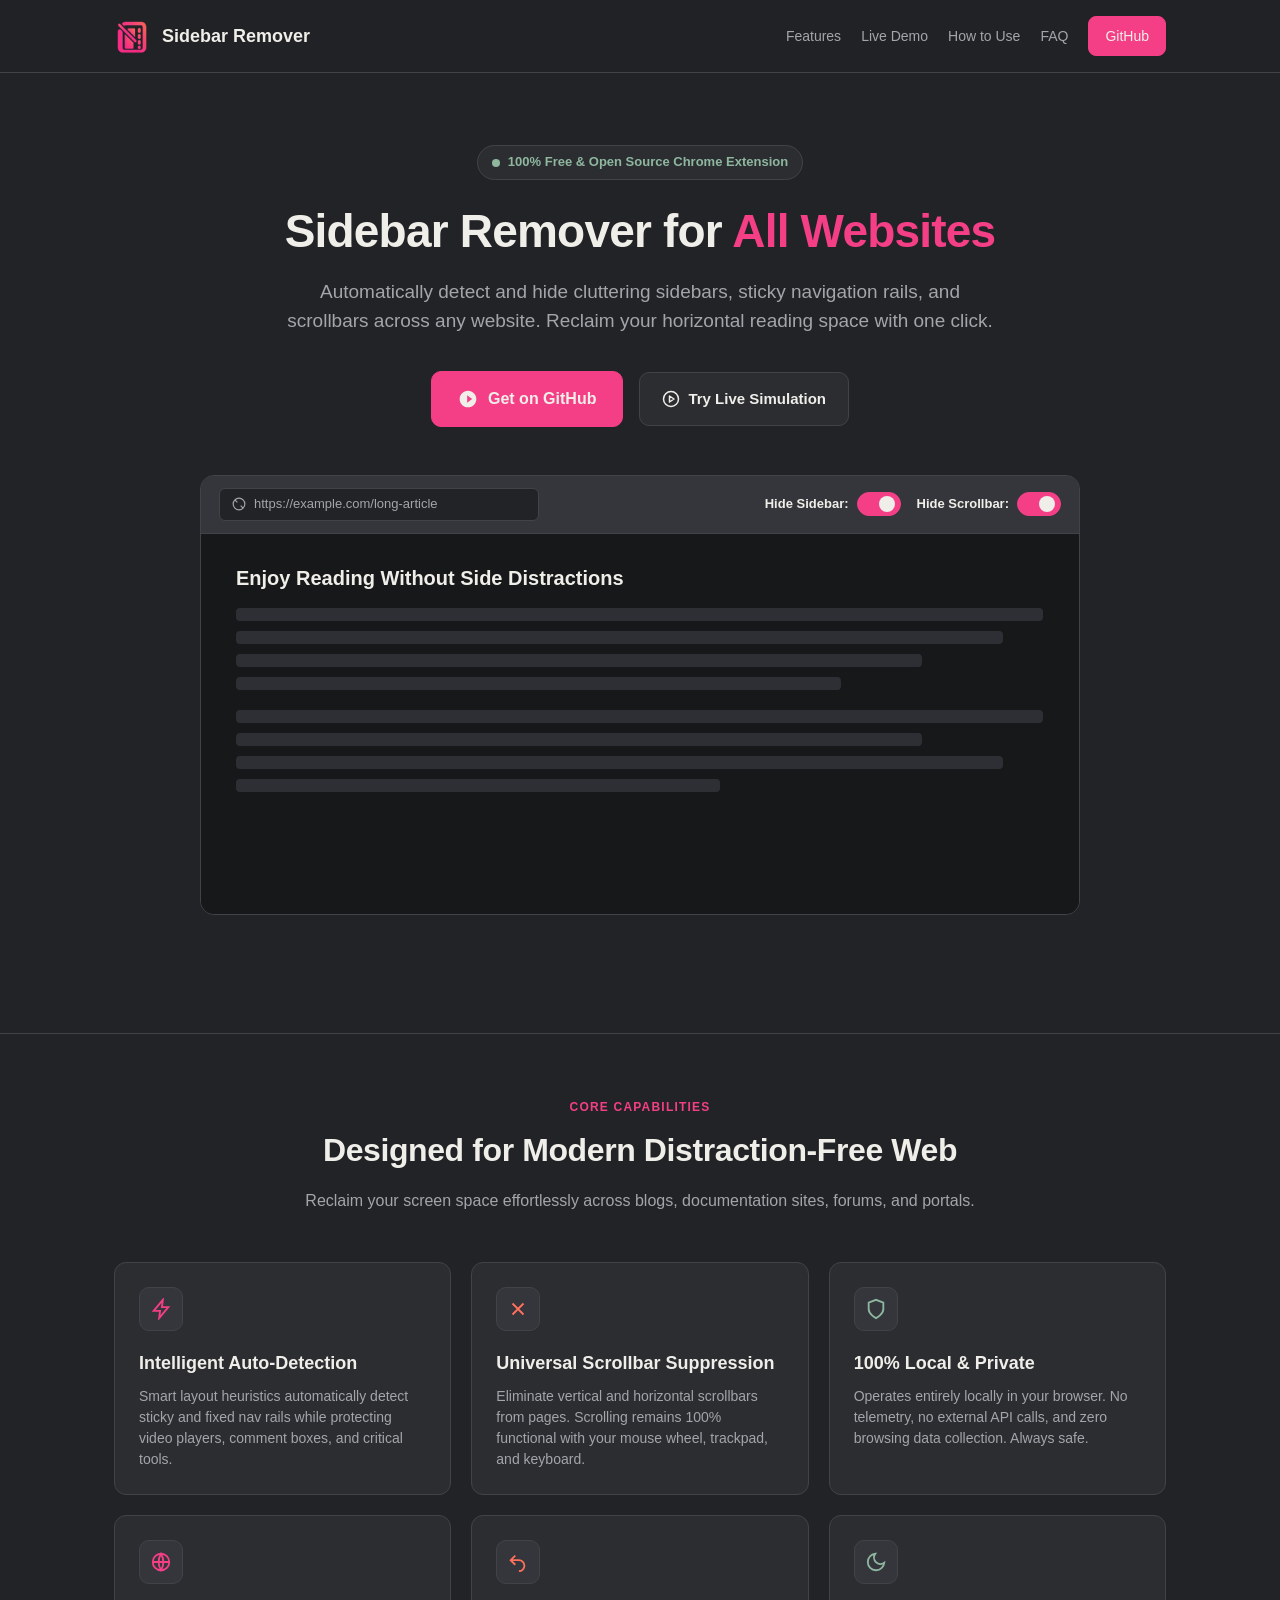
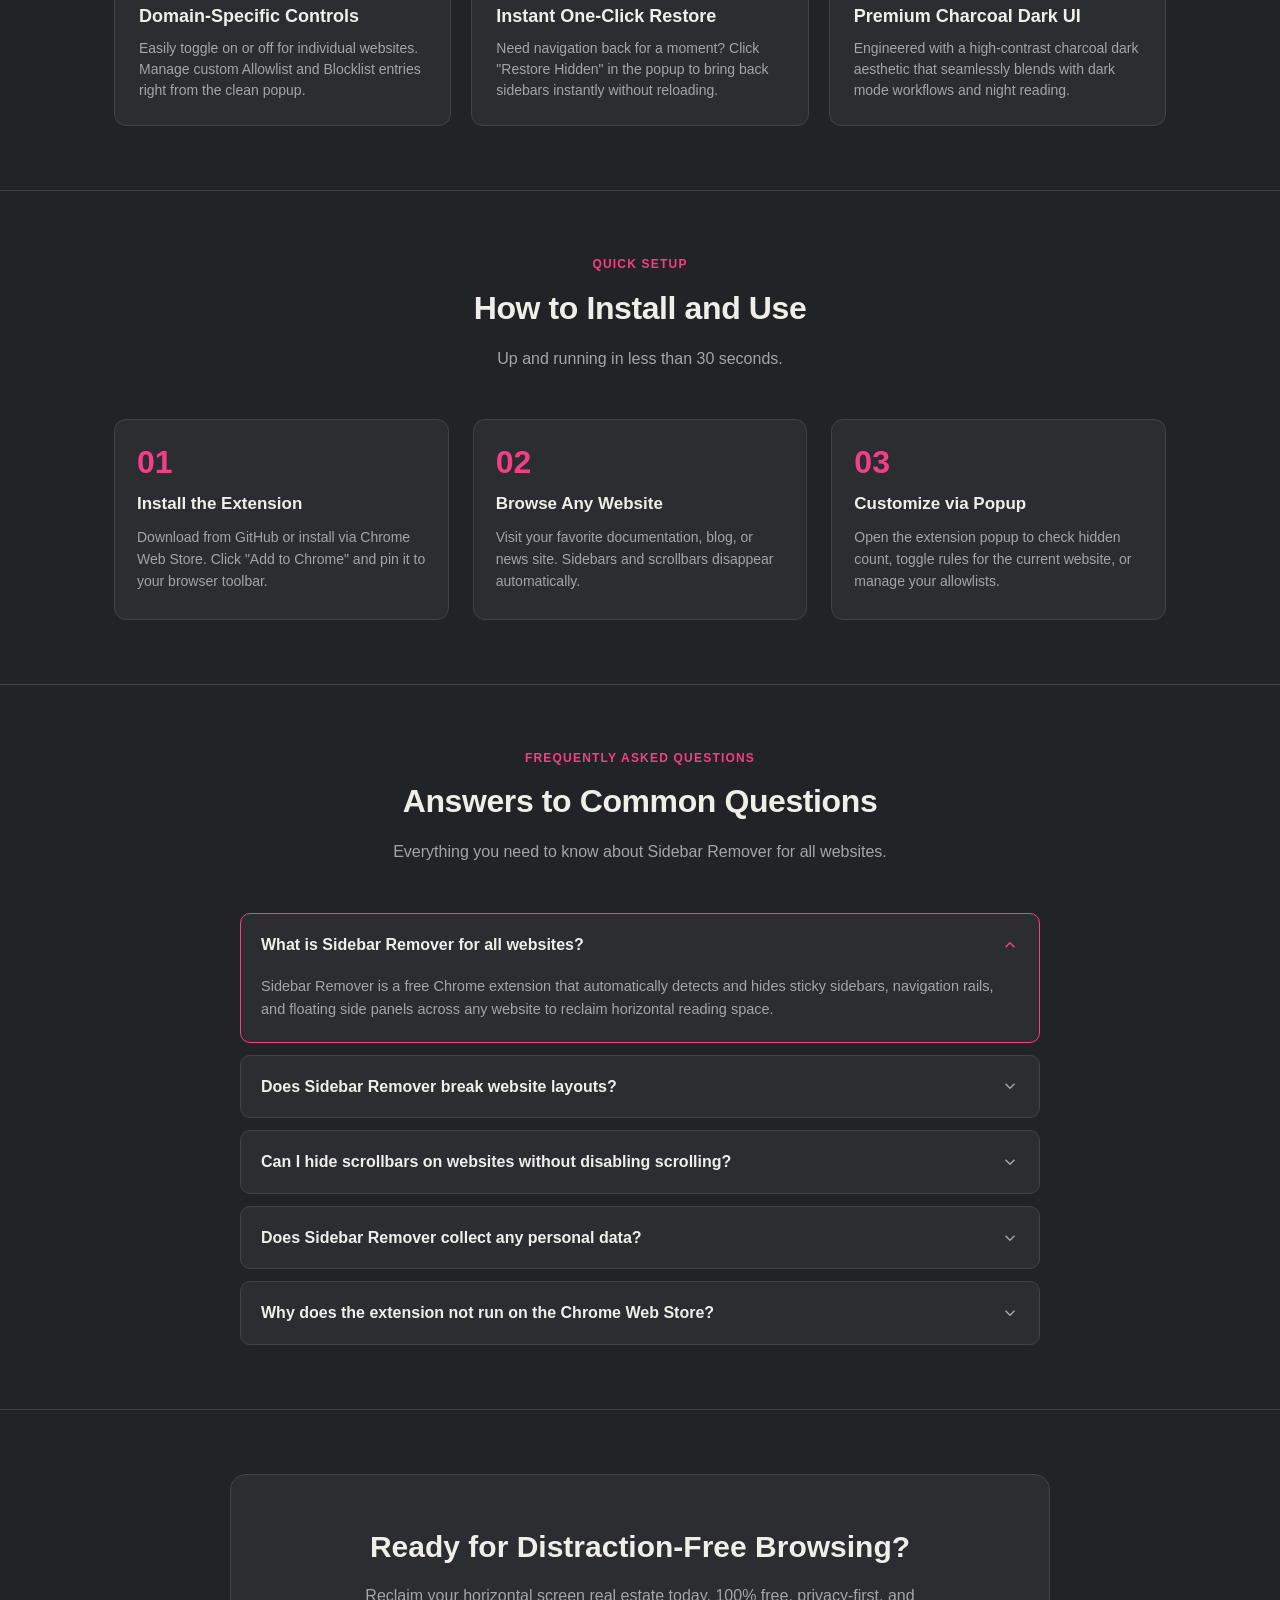
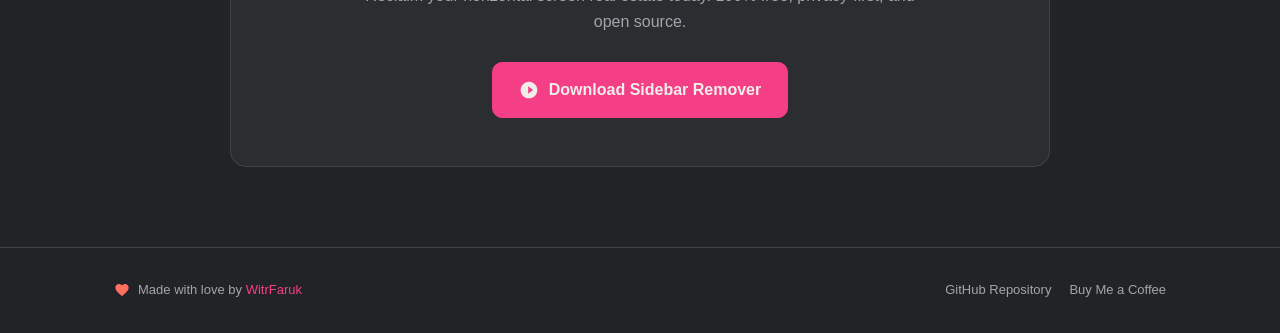
==== index.html @ 0706c852 "feat: add SEO landing page for GitHub Pages, sitemap, and robots.txt" ====
<!DOCTYPE html>
<html lang="en">
<head>
  <meta charset="utf-8" />
  <meta name="viewport" content="width=device-width, initial-scale=1.0" />
  <title>Sidebar Remover for All Websites — Hide Clutter &amp; Scrollbars (Chrome Extension)</title>
  <meta name="description" content="Automatically detect and remove distracting website sidebars and scrollbars across all websites. Reclaim horizontal screen space with this 100% local, privacy-first Chrome Extension." />
  <meta name="keywords" content="sidebar remover for all websites, remove sidebar chrome extension, hide website sidebar, hide scrollbars chrome, website sidebar blocker, distraction free reading, reclaim screen space" />
  <meta name="author" content="WitrFaruk" />
  <meta name="robots" content="index, follow, max-image-preview:large, max-snippet:-1, max-video-preview:-1" />
  <link rel="canonical" href="https://witrfaruk.github.io/Sidebar-Remover/" />

  <!-- Open Graph / Facebook -->
  <meta property="og:type" content="website" />
  <meta property="og:url" content="https://witrfaruk.github.io/Sidebar-Remover/" />
  <meta property="og:title" content="Sidebar Remover for All Websites — Free Chrome Extension" />
  <meta property="og:description" content="Reclaim screen space and enjoy distraction-free reading by automatically hiding sidebars and scrollbars across any website." />
  <meta property="og:image" content="https://witrfaruk.github.io/Sidebar-Remover/icons/icon128.png" />
  <meta property="og:site_name" content="Sidebar Remover" />

  <!-- Twitter Card -->
  <meta name="twitter:card" content="summary" />
  <meta name="twitter:url" content="https://witrfaruk.github.io/Sidebar-Remover/" />
  <meta name="twitter:title" content="Sidebar Remover for All Websites — Chrome Extension" />
  <meta name="twitter:description" content="Automatically detect and hide cluttering website sidebars and scrollbars across any website. Fully local &amp; reversible." />
  <meta name="twitter:image" content="https://witrfaruk.github.io/Sidebar-Remover/icons/icon128.png" />

  <!-- Favicon -->
  <link rel="icon" type="image/png" sizes="32x32" href="icons/icon32.png" />
  <link rel="icon" type="image/png" sizes="16x16" href="icons/icon16.png" />
  <link rel="apple-touch-icon" href="icons/icon128.png" />
  <meta name="theme-color" content="#222326" />

  <!-- Structured Data: SoftwareApplication Schema -->
  <script type="application/ld+json">
  {
    "@context": "https://schema.org",
    "@type": "SoftwareApplication",
    "name": "Sidebar Remover for All Websites",
    "operatingSystem": "Google Chrome, Microsoft Edge, Brave, Chromium",
    "applicationCategory": "BrowserExtension",
    "offers": {
      "@type": "Offer",
      "price": "0",
      "priceCurrency": "USD"
    },
    "description": "Chrome extension that detects and hides cluttering website sidebars and scrollbars to reclaim horizontal reading space. 100% local, privacy-first, and fully reversible.",
    "author": {
      "@type": "Person",
      "name": "WitrFaruk",
      "url": "https://github.com/witrfaruk"
    },
    "url": "https://witrfaruk.github.io/Sidebar-Remover/",
    "image": "https://witrfaruk.github.io/Sidebar-Remover/icons/icon128.png",
    "downloadUrl": "https://github.com/witrfaruk/Sidebar-Remover"
  }
  </script>

  <!-- Structured Data: FAQPage Schema (AEO / Answer Engine Optimization) -->
  <script type="application/ld+json">
  {
    "@context": "https://schema.org",
    "@type": "FAQPage",
    "mainEntity": [
      {
        "@type": "Question",
        "name": "What is Sidebar Remover for all websites?",
        "acceptedAnswer": {
          "@type": "Answer",
          "text": "Sidebar Remover is a free, privacy-first Google Chrome extension that automatically detects and hides sticky sidebars, navigation rails, and floating side panels across any website to reclaim horizontal reading space."
        }
      },
      {
        "@type": "Question",
        "name": "Does Sidebar Remover break website layouts?",
        "acceptedAnswer": {
          "@type": "Answer",
          "text": "No. Sidebar Remover uses smart layout re-balancing. When a sidebar is hidden, the main reading area smoothly expands to fill the horizontal space while preserving essential content, video players, and core navigation."
        }
      },
      {
        "@type": "Question",
        "name": "Can I hide scrollbars on websites without disabling scrolling?",
        "acceptedAnswer": {
          "@type": "Answer",
          "text": "Yes! Sidebar Remover features a built-in Hide Scrollbars toggle. It completely removes the visual vertical and horizontal scrollbars from pages while still allowing smooth scrolling with your mouse wheel, trackpad, and keyboard arrow keys."
        }
      },
      {
        "@type": "Question",
        "name": "Does Sidebar Remover collect any personal data?",
        "acceptedAnswer": {
          "@type": "Answer",
          "text": "No. Sidebar Remover runs 100% locally inside your browser. It contains zero analytics, zero trackers, and makes zero network requests. Your browsing history never leaves your device."
        }
      },
      {
        "@type": "Question",
        "name": "Can I enable or disable it for specific websites?",
        "acceptedAnswer": {
          "@type": "Answer",
          "text": "Yes. The extension popup includes a one-click switch for the current website, as well as customizable Allowlist and Blocklist settings so you have full control over where it runs."
        }
      }
    ]
  }
  </script>

  <style>
    :root {
      --bg-main: #222326;
      --bg-card: #2B2D31;
      --bg-elevated: #34363B;
      --bg-elevated-hover: #3E4147;
      --text-primary: #F0EEE9;
      --text-secondary: #A4A5AA;
      --border: #414349;
      --accent: #F43F87;
      --accent-hover: #FF5C91;
      --coral: #FF705E;
      --success: #8FB7A0;
      --disabled: #66686D;
      --focus-outline: #FF5C91;
    }

    *, *::before, *::after {
      box-sizing: border-box;
      margin: 0;
      padding: 0;
    }

    html {
      scroll-behavior: smooth;
    }

    body {
      background-color: var(--bg-main);
      color: var(--text-primary);
      font-family: -apple-system, BlinkMacSystemFont, "Segoe UI", Roboto, Oxygen, Ubuntu, Cantarell, "Helvetica Neue", sans-serif;
      font-size: 16px;
      line-height: 1.6;
      overflow-x: hidden;
    }

    a {
      color: var(--accent);
      text-decoration: none;
      transition: color 0.15s ease;
    }

    a:hover {
      color: var(--accent-hover);
    }

    /* Container */
    .container {
      width: 100%;
      max-width: 1100px;
      margin: 0 auto;
      padding: 0 24px;
    }

    /* Header Nav */
    header.site-header {
      position: sticky;
      top: 0;
      z-index: 100;
      background-color: rgba(34, 35, 38, 0.92);
      backdrop-filter: blur(12px);
      -webkit-backdrop-filter: blur(12px);
      border-bottom: 1px solid var(--border);
      padding: 16px 0;
    }

    .nav-inner {
      display: flex;
      align-items: center;
      justify-content: space-between;
    }

    .brand {
      display: flex;
      align-items: center;
      gap: 12px;
      color: var(--text-primary);
      font-weight: 700;
      font-size: 18px;
    }

    .brand img {
      width: 36px;
      height: 36px;
      display: block;
      border-radius: 8px;
    }

    .nav-links {
      display: flex;
      align-items: center;
      gap: 20px;
    }

    .nav-links a {
      color: var(--text-secondary);
      font-size: 14px;
      font-weight: 500;
    }

    .nav-links a:hover {
      color: var(--text-primary);
    }

    .btn-nav {
      background-color: var(--accent);
      color: var(--text-primary) !important;
      padding: 8px 16px;
      border-radius: 8px;
      font-weight: 600;
      font-size: 14px;
      border: 1px solid var(--accent);
      transition: background-color 0.15s ease, border-color 0.15s ease;
    }

    .btn-nav:hover {
      background-color: var(--accent-hover);
      border-color: var(--accent-hover);
    }

    /* Hero Section */
    section.hero {
      padding: 72px 0 54px;
      text-align: center;
    }

    .badge-pill {
      display: inline-flex;
      align-items: center;
      gap: 8px;
      background-color: var(--bg-card);
      border: 1px solid var(--border);
      color: var(--success);
      padding: 6px 14px;
      border-radius: 20px;
      font-size: 13px;
      font-weight: 600;
      margin-bottom: 24px;
    }

    .badge-dot {
      width: 8px;
      height: 8px;
      border-radius: 50%;
      background-color: var(--success);
    }

    h1.hero-title {
      font-size: 46px;
      line-height: 1.18;
      font-weight: 800;
      letter-spacing: -0.8px;
      max-width: 860px;
      margin: 0 auto 20px;
      color: var(--text-primary);
    }

    h1.hero-title span.highlight {
      color: var(--accent);
    }

    p.hero-subtitle {
      font-size: 19px;
      line-height: 1.5;
      color: var(--text-secondary);
      max-width: 720px;
      margin: 0 auto 36px;
    }

    .cta-group {
      display: flex;
      align-items: center;
      justify-content: center;
      gap: 16px;
      flex-wrap: wrap;
      margin-bottom: 48px;
    }

    .btn-primary {
      display: inline-flex;
      align-items: center;
      gap: 10px;
      background-color: var(--accent);
      color: var(--text-primary);
      padding: 14px 26px;
      border-radius: 10px;
      font-size: 16px;
      font-weight: 700;
      border: 1px solid var(--accent);
      transition: background-color 0.15s ease, border-color 0.15s ease;
      cursor: pointer;
    }

    .btn-primary:hover {
      background-color: var(--accent-hover);
      border-color: var(--accent-hover);
      color: var(--text-primary);
    }

    .btn-primary svg {
      width: 20px;
      height: 20px;
      fill: currentColor;
    }

    .btn-secondary {
      display: inline-flex;
      align-items: center;
      gap: 8px;
      background-color: var(--bg-card);
      color: var(--text-primary);
      padding: 14px 22px;
      border-radius: 10px;
      font-size: 15px;
      font-weight: 600;
      border: 1px solid var(--border);
      transition: background-color 0.15s ease, border-color 0.15s ease;
    }

    .btn-secondary:hover {
      background-color: var(--bg-elevated);
      border-color: var(--text-secondary);
      color: var(--text-primary);
    }

    .btn-secondary svg {
      width: 18px;
      height: 18px;
      stroke: currentColor;
    }

    /* Interactive Simulation */
    .demo-wrapper {
      max-width: 880px;
      margin: 0 auto 64px;
      background-color: var(--bg-card);
      border: 1px solid var(--border);
      border-radius: 14px;
      overflow: hidden;
      text-align: left;
    }

    .demo-bar {
      display: flex;
      align-items: center;
      justify-content: space-between;
      padding: 12px 18px;
      background-color: var(--bg-elevated);
      border-bottom: 1px solid var(--border);
    }

    .demo-url {
      display: flex;
      align-items: center;
      gap: 8px;
      font-size: 13px;
      color: var(--text-secondary);
      background-color: var(--bg-main);
      padding: 5px 12px;
      border-radius: 6px;
      border: 1px solid var(--border);
      width: 320px;
      max-width: 50%;
    }

    .demo-controls {
      display: flex;
      align-items: center;
      gap: 16px;
    }

    .demo-toggle-label {
      font-size: 13px;
      font-weight: 600;
      color: var(--text-primary);
      display: flex;
      align-items: center;
      gap: 8px;
    }

    /* Switch */
    .switch-ui {
      position: relative;
      width: 44px;
      height: 24px;
      display: inline-block;
    }

    .switch-ui input {
      opacity: 0;
      width: 100%;
      height: 100%;
      position: absolute;
      margin: 0;
      cursor: pointer;
      z-index: 2;
    }

    .switch-ui span {
      position: absolute;
      inset: 0;
      background-color: var(--bg-main);
      border: 1px solid var(--border);
      border-radius: 20px;
      transition: background-color 0.2s ease, border-color 0.2s ease;
      cursor: pointer;
    }

    .switch-ui span::before {
      content: "";
      position: absolute;
      width: 16px;
      height: 16px;
      left: 3px;
      top: 3px;
      background-color: var(--text-secondary);
      border-radius: 50%;
      transition: transform 0.2s cubic-bezier(0.4, 0, 0.2, 1), background-color 0.2s ease;
    }

    .switch-ui input:checked + span {
      background-color: var(--accent);
      border-color: var(--accent);
    }

    .switch-ui input:checked + span::before {
      transform: translateX(18px);
      background-color: var(--text-primary);
    }

    /* Demo Screen */
    .mock-browser {
      display: flex;
      position: relative;
      height: 380px;
      background-color: #17181A;
      overflow: hidden;
    }

    .mock-sidebar {
      width: 240px;
      background-color: var(--bg-card);
      border-right: 1px solid var(--border);
      padding: 20px 16px;
      display: flex;
      flex-direction: column;
      gap: 12px;
      transition: width 0.3s cubic-bezier(0.4, 0, 0.2, 1), opacity 0.25s ease, margin 0.3s ease;
      flex-shrink: 0;
    }

    .mock-sidebar.hidden-state {
      width: 0;
      padding: 0;
      opacity: 0;
      border-right: none;
      overflow: hidden;
      margin-left: -1px;
    }

    .mock-badge {
      display: inline-block;
      font-size: 11px;
      text-transform: uppercase;
      letter-spacing: 0.8px;
      color: var(--coral);
      font-weight: 700;
      margin-bottom: 4px;
    }

    .mock-link {
      height: 14px;
      border-radius: 4px;
      background-color: var(--bg-elevated);
    }

    .mock-link.w80 { width: 80%; }
    .mock-link.w60 { width: 60%; }
    .mock-link.w70 { width: 70%; }
    .mock-link.w90 { width: 90%; }
    .mock-link.w50 { width: 50%; }

    .mock-content {
      flex: 1;
      padding: 28px 36px;
      overflow-y: auto;
      transition: padding 0.3s ease;
    }

    .mock-content h3 {
      font-size: 20px;
      font-weight: 700;
      margin-bottom: 14px;
      color: var(--text-primary);
    }

    .mock-para {
      display: flex;
      flex-direction: column;
      gap: 10px;
      margin-bottom: 20px;
    }

    .mock-line {
      height: 13px;
      border-radius: 4px;
      background-color: #2D2F34;
    }

    .mock-line.full { width: 100%; }
    .mock-line.p95 { width: 95%; }
    .mock-line.p85 { width: 85%; }
    .mock-line.p75 { width: 75%; }
    .mock-line.p60 { width: 60%; }

    .mock-scrollbar {
      width: 12px;
      background-color: #222326;
      border-left: 1px solid #34363B;
      display: flex;
      flex-direction: column;
      align-items: center;
      padding: 4px 0;
      flex-shrink: 0;
      transition: width 0.25s ease, opacity 0.25s ease;
    }

    .mock-scrollbar.hidden-state {
      width: 0;
      opacity: 0;
      border-left: none;
      overflow: hidden;
    }

    .mock-thumb {
      width: 6px;
      height: 60px;
      border-radius: 3px;
      background-color: #66686D;
      margin-top: 10px;
    }

    /* Features Grid */
    section.features {
      padding: 64px 0;
      border-top: 1px solid var(--border);
    }

    .section-header {
      text-align: center;
      max-width: 680px;
      margin: 0 auto 48px;
    }

    .section-label {
      font-size: 12px;
      text-transform: uppercase;
      letter-spacing: 1.2px;
      color: var(--accent);
      font-weight: 700;
      margin-bottom: 8px;
    }

    h2.section-title {
      font-size: 32px;
      font-weight: 800;
      margin-bottom: 12px;
      letter-spacing: -0.4px;
    }

    p.section-desc {
      color: var(--text-secondary);
      font-size: 16px;
    }

    .grid-3 {
      display: grid;
      grid-template-columns: repeat(3, 1fr);
      gap: 20px;
    }

    .feature-card {
      background-color: var(--bg-card);
      border: 1px solid var(--border);
      border-radius: 12px;
      padding: 24px;
      transition: border-color 0.2s ease, transform 0.2s ease;
    }

    .feature-card:hover {
      border-color: var(--accent);
      transform: translateY(-2px);
    }

    .card-icon {
      width: 44px;
      height: 44px;
      background-color: var(--bg-elevated);
      border: 1px solid var(--border);
      border-radius: 10px;
      display: grid;
      place-items: center;
      margin-bottom: 18px;
      color: var(--accent);
    }

    .card-icon svg {
      width: 22px;
      height: 22px;
    }

    .card-icon.coral {
      color: var(--coral);
    }

    .card-icon.success {
      color: var(--success);
    }

    .feature-card h3 {
      font-size: 18px;
      font-weight: 700;
      margin-bottom: 8px;
      color: var(--text-primary);
    }

    .feature-card p {
      font-size: 14px;
      line-height: 1.5;
      color: var(--text-secondary);
    }

    /* How It Works */
    section.how-it-works {
      padding: 64px 0;
      border-top: 1px solid var(--border);
    }

    .steps-row {
      display: grid;
      grid-template-columns: repeat(3, 1fr);
      gap: 24px;
    }

    .step-card {
      background-color: var(--bg-card);
      border: 1px solid var(--border);
      border-radius: 12px;
      padding: 26px 22px;
      position: relative;
    }

    .step-num {
      font-size: 32px;
      font-weight: 800;
      color: var(--accent);
      margin-bottom: 12px;
      line-height: 1;
    }

    .step-card h3 {
      font-size: 17px;
      font-weight: 700;
      margin-bottom: 8px;
    }

    .step-card p {
      font-size: 14px;
      color: var(--text-secondary);
    }

    /* FAQ / AEO Section */
    section.faq-section {
      padding: 64px 0;
      border-top: 1px solid var(--border);
    }

    .faq-list {
      max-width: 800px;
      margin: 0 auto;
      display: flex;
      flex-direction: column;
      gap: 12px;
    }

    .faq-item {
      background-color: var(--bg-card);
      border: 1px solid var(--border);
      border-radius: 10px;
      overflow: hidden;
      transition: border-color 0.15s ease;
    }

    .faq-item[open] {
      border-color: var(--accent);
    }

    .faq-item summary {
      padding: 18px 20px;
      font-size: 16px;
      font-weight: 650;
      color: var(--text-primary);
      cursor: pointer;
      list-style: none;
      display: flex;
      align-items: center;
      justify-content: space-between;
      user-select: none;
    }

    .faq-item summary::-webkit-details-marker {
      display: none;
    }

    .faq-chevron {
      width: 18px;
      height: 18px;
      color: var(--text-secondary);
      transition: transform 0.2s ease, color 0.15s ease;
      flex-shrink: 0;
    }

    .faq-item[open] .faq-chevron {
      transform: rotate(180deg);
      color: var(--accent);
    }

    .faq-body {
      padding: 0 20px 20px;
      font-size: 14.5px;
      line-height: 1.6;
      color: var(--text-secondary);
    }

    /* CTA Bottom Banner */
    section.cta-banner {
      padding: 64px 0 80px;
      text-align: center;
      border-top: 1px solid var(--border);
    }

    .banner-box {
      background-color: var(--bg-card);
      border: 1px solid var(--border);
      border-radius: 16px;
      padding: 48px 28px;
      max-width: 820px;
      margin: 0 auto;
    }

    .banner-box h2 {
      font-size: 30px;
      font-weight: 800;
      margin-bottom: 12px;
    }

    .banner-box p {
      color: var(--text-secondary);
      font-size: 16px;
      max-width: 580px;
      margin: 0 auto 28px;
    }

    /* Footer */
    footer.site-footer {
      border-top: 1px solid var(--border);
      padding: 32px 0;
      font-size: 13px;
      color: var(--text-secondary);
    }

    .footer-inner {
      display: flex;
      align-items: center;
      justify-content: space-between;
      flex-wrap: wrap;
      gap: 16px;
    }

    .footer-left {
      display: flex;
      align-items: center;
      gap: 8px;
    }

    .footer-left svg {
      width: 16px;
      height: 16px;
      fill: var(--coral);
    }

    .footer-links {
      display: flex;
      align-items: center;
      gap: 18px;
    }

    .footer-links a {
      color: var(--text-secondary);
    }

    .footer-links a:hover {
      color: var(--text-primary);
    }

    /* Responsive */
    @media (max-width: 840px) {
      h1.hero-title {
        font-size: 34px;
      }
      .grid-3, .steps-row {
        grid-template-columns: 1fr;
      }
      .mock-sidebar {
        width: 160px;
      }
    }
  </style>
</head>
<body>

  <!-- Site Navigation -->
  <header class="site-header">
    <div class="container nav-inner">
      <a href="#" class="brand">
        <img src="icons/icon48.png" alt="Sidebar Remover Logo" width="36" height="36" />
        <span>Sidebar Remover</span>
      </a>
      <nav class="nav-links">
        <a href="#features">Features</a>
        <a href="#simulation">Live Demo</a>
        <a href="#how-it-works">How to Use</a>
        <a href="#faq">FAQ</a>
        <a href="https://github.com/witrfaruk/Sidebar-Remover" target="_blank" rel="noopener noreferrer" class="btn-nav">GitHub</a>
      </nav>
    </div>
  </header>

  <!-- Hero Section -->
  <main>
    <section class="hero">
      <div class="container">
        <div class="badge-pill">
          <span class="badge-dot"></span>
          <span>100% Free &amp; Open Source Chrome Extension</span>
        </div>
        <h1 class="hero-title">
          Sidebar Remover for <span class="highlight">All Websites</span>
        </h1>
        <p class="hero-subtitle">
          Automatically detect and hide cluttering sidebars, sticky navigation rails, and scrollbars across any website. Reclaim your horizontal reading space with one click.
        </p>

        <div class="cta-group">
          <a href="https://github.com/witrfaruk/Sidebar-Remover" class="btn-primary" target="_blank" rel="noopener noreferrer">
            <svg viewBox="0 0 24 24"><path d="M12 2C6.48 2 2 6.48 2 12s4.48 10 10 10 10-4.48 10-10S17.52 2 12 2zm-1 14.5v-9l6 4.5-6 4.5z"/></svg>
            <span>Get on GitHub</span>
          </a>
          <a href="#simulation" class="btn-secondary">
            <svg viewBox="0 0 24 24" fill="none" stroke-width="2" stroke-linecap="round" stroke-linejoin="round"><circle cx="12" cy="12" r="10"/><polygon points="10 8 16 12 10 16 10 8"/></svg>
            <span>Try Live Simulation</span>
          </a>
        </div>

        <!-- Live Interactive Simulation -->
        <div id="simulation" class="demo-wrapper">
          <div class="demo-bar">
            <div class="demo-url">
              <svg width="14" height="14" viewBox="0 0 24 24" fill="none" stroke="currentColor" stroke-width="2"><circle cx="12" cy="12" r="10"/><path d="m4.93 4.93 4.24 4.24m5.66 5.66 4.24 4.24"/></svg>
              <span>https://example.com/long-article</span>
            </div>
            <div class="demo-controls">
              <label class="demo-toggle-label">
                <span>Hide Sidebar:</span>
                <span class="switch-ui">
                  <input type="checkbox" id="demoSidebarToggle" checked aria-label="Toggle demo sidebar" />
                  <span></span>
                </span>
              </label>
              <label class="demo-toggle-label">
                <span>Hide Scrollbar:</span>
                <span class="switch-ui">
                  <input type="checkbox" id="demoScrollbarToggle" checked aria-label="Toggle demo scrollbar" />
                  <span></span>
                </span>
              </label>
            </div>
          </div>

          <div class="mock-browser">
            <!-- Simulated Sidebar -->
            <div id="demoSidebar" class="mock-sidebar hidden-state">
              <span class="mock-badge">Navigation Sidebar</span>
              <div class="mock-link w80"></div>
              <div class="mock-link w60"></div>
              <div class="mock-link w70"></div>
              <div class="mock-link w90"></div>
              <div class="mock-link w50"></div>
              <div class="mock-link w80" style="margin-top: 14px;"></div>
              <div class="mock-link w60"></div>
              <div class="mock-link w70"></div>
            </div>

            <!-- Simulated Article Content -->
            <div class="mock-content">
              <h3>Enjoy Reading Without Side Distractions</h3>
              <div class="mock-para">
                <div class="mock-line full"></div>
                <div class="mock-line p95"></div>
                <div class="mock-line p85"></div>
                <div class="mock-line p75"></div>
              </div>
              <div class="mock-para">
                <div class="mock-line full"></div>
                <div class="mock-line p85"></div>
                <div class="mock-line p95"></div>
                <div class="mock-line p60"></div>
              </div>
            </div>

            <!-- Simulated Scrollbar -->
            <div id="demoScrollbar" class="mock-scrollbar hidden-state">
              <svg width="8" height="8" viewBox="0 0 24 24" fill="#888"><path d="m12 8-6 6h12z"/></svg>
              <div class="mock-thumb"></div>
            </div>
          </div>
        </div>

      </div>
    </section>

    <!-- Features Section -->
    <section id="features" class="features">
      <div class="container">
        <div class="section-header">
          <div class="section-label">Core Capabilities</div>
          <h2 class="section-title">Designed for Modern Distraction-Free Web</h2>
          <p class="section-desc">Reclaim your screen space effortlessly across blogs, documentation sites, forums, and portals.</p>
        </div>

        <div class="grid-3">
          <div class="feature-card">
            <div class="card-icon">
              <svg viewBox="0 0 24 24" fill="none" stroke="currentColor" stroke-width="2"><path d="m14 2-10 12h7l-1 8 10-12h-7l1-8Z"/></svg>
            </div>
            <h3>Intelligent Auto-Detection</h3>
            <p>Smart layout heuristics automatically detect sticky and fixed nav rails while protecting video players, comment boxes, and critical tools.</p>
          </div>

          <div class="feature-card">
            <div class="card-icon coral">
              <svg viewBox="0 0 24 24" fill="none" stroke="currentColor" stroke-width="2"><path d="M18 6 6 18M6 6l12 12"/></svg>
            </div>
            <h3>Universal Scrollbar Suppression</h3>
            <p>Eliminate vertical and horizontal scrollbars from pages. Scrolling remains 100% functional with your mouse wheel, trackpad, and keyboard.</p>
          </div>

          <div class="feature-card">
            <div class="card-icon success">
              <svg viewBox="0 0 24 24" fill="none" stroke="currentColor" stroke-width="2"><path d="M12 22s8-4 8-10V5l-8-3-8 3v7c0 6 8 10 8 10z"/></svg>
            </div>
            <h3>100% Local &amp; Private</h3>
            <p>Operates entirely locally in your browser. No telemetry, no external API calls, and zero browsing data collection. Always safe.</p>
          </div>

          <div class="feature-card">
            <div class="card-icon">
              <svg viewBox="0 0 24 24" fill="none" stroke="currentColor" stroke-width="2"><circle cx="12" cy="12" r="9"/><path d="M3 12h18M12 3a18 18 0 0 1 0 18 18 18 0 0 1 0-18Z"/></svg>
            </div>
            <h3>Domain-Specific Controls</h3>
            <p>Easily toggle on or off for individual websites. Manage custom Allowlist and Blocklist entries right from the clean popup.</p>
          </div>

          <div class="feature-card">
            <div class="card-icon coral">
              <svg viewBox="0 0 24 24" fill="none" stroke="currentColor" stroke-width="2"><path d="m9 5-5 5 5 5M4 10h9a6 6 0 0 1 0 12"/></svg>
            </div>
            <h3>Instant One-Click Restore</h3>
            <p>Need navigation back for a moment? Click "Restore Hidden" in the popup to bring back sidebars instantly without reloading.</p>
          </div>

          <div class="feature-card">
            <div class="card-icon success">
              <svg viewBox="0 0 24 24" fill="none" stroke="currentColor" stroke-width="2"><path d="M21 12.79A9 9 0 1 1 11.21 3 7 7 0 0 0 21 12.79z"/></svg>
            </div>
            <h3>Premium Charcoal Dark UI</h3>
            <p>Engineered with a high-contrast charcoal dark aesthetic that seamlessly blends with dark mode workflows and night reading.</p>
          </div>
        </div>
      </div>
    </section>

    <!-- How It Works Section -->
    <section id="how-it-works" class="how-it-works">
      <div class="container">
        <div class="section-header">
          <div class="section-label">Quick Setup</div>
          <h2 class="section-title">How to Install and Use</h2>
          <p class="section-desc">Up and running in less than 30 seconds.</p>
        </div>

        <div class="steps-row">
          <div class="step-card">
            <div class="step-num">01</div>
            <h3>Install the Extension</h3>
            <p>Download from GitHub or install via Chrome Web Store. Click "Add to Chrome" and pin it to your browser toolbar.</p>
          </div>

          <div class="step-card">
            <div class="step-num">02</div>
            <h3>Browse Any Website</h3>
            <p>Visit your favorite documentation, blog, or news site. Sidebars and scrollbars disappear automatically.</p>
          </div>

          <div class="step-card">
            <div class="step-num">03</div>
            <h3>Customize via Popup</h3>
            <p>Open the extension popup to check hidden count, toggle rules for the current website, or manage your allowlists.</p>
          </div>
        </div>
      </div>
    </section>

    <!-- FAQ Section (AEO / GEO optimized) -->
    <section id="faq" class="faq-section">
      <div class="container">
        <div class="section-header">
          <div class="section-label">Frequently Asked Questions</div>
          <h2 class="section-title">Answers to Common Questions</h2>
          <p class="section-desc">Everything you need to know about Sidebar Remover for all websites.</p>
        </div>

        <div class="faq-list">
          <details class="faq-item" open>
            <summary>
              <span>What is Sidebar Remover for all websites?</span>
              <svg class="faq-chevron" viewBox="0 0 24 24" fill="none" stroke="currentColor" stroke-width="2"><path d="m6 9 6 6 6-6"/></svg>
            </summary>
            <div class="faq-body">
              Sidebar Remover is a free Chrome extension that automatically detects and hides sticky sidebars, navigation rails, and floating side panels across any website to reclaim horizontal reading space.
            </div>
          </details>

          <details class="faq-item">
            <summary>
              <span>Does Sidebar Remover break website layouts?</span>
              <svg class="faq-chevron" viewBox="0 0 24 24" fill="none" stroke="currentColor" stroke-width="2"><path d="m6 9 6 6 6-6"/></svg>
            </summary>
            <div class="faq-body">
              No. Sidebar Remover uses smart layout re-balancing. When a sidebar is hidden, the main reading area smoothly expands to fill the horizontal space while preserving essential content, video players, and core navigation.
            </div>
          </details>

          <details class="faq-item">
            <summary>
              <span>Can I hide scrollbars on websites without disabling scrolling?</span>
              <svg class="faq-chevron" viewBox="0 0 24 24" fill="none" stroke="currentColor" stroke-width="2"><path d="m6 9 6 6 6-6"/></svg>
            </summary>
            <div class="faq-body">
              Yes! Sidebar Remover features a built-in Hide Scrollbars toggle. It completely removes the visual vertical and horizontal scrollbars from pages while still allowing smooth scrolling with your mouse wheel, trackpad, and keyboard arrow keys.
            </div>
          </details>

          <details class="faq-item">
            <summary>
              <span>Does Sidebar Remover collect any personal data?</span>
              <svg class="faq-chevron" viewBox="0 0 24 24" fill="none" stroke="currentColor" stroke-width="2"><path d="m6 9 6 6 6-6"/></svg>
            </summary>
            <div class="faq-body">
              No. Sidebar Remover runs 100% locally inside your browser. It contains zero analytics, zero trackers, and makes zero network requests. Your browsing history never leaves your device.
            </div>
          </details>

          <details class="faq-item">
            <summary>
              <span>Why does the extension not run on the Chrome Web Store?</span>
              <svg class="faq-chevron" viewBox="0 0 24 24" fill="none" stroke="currentColor" stroke-width="2"><path d="m6 9 6 6 6-6"/></svg>
            </summary>
            <div class="faq-body">
              Google Chrome enforces a strict security restriction that prevents all extensions from injecting scripts or styles into Chrome Web Store pages and internal chrome:// settings pages. Sidebar Remover runs on all normal web pages across the internet.
            </div>
          </details>
        </div>
      </div>
    </section>

    <!-- CTA Banner -->
    <section class="cta-banner">
      <div class="container">
        <div class="banner-box">
          <h2>Ready for Distraction-Free Browsing?</h2>
          <p>Reclaim your horizontal screen real estate today. 100% free, privacy-first, and open source.</p>
          <a href="https://github.com/witrfaruk/Sidebar-Remover" class="btn-primary" target="_blank" rel="noopener noreferrer">
            <svg viewBox="0 0 24 24"><path d="M12 2C6.48 2 2 6.48 2 12s4.48 10 10 10 10-4.48 10-10S17.52 2 12 2zm-1 14.5v-9l6 4.5-6 4.5z"/></svg>
            <span>Download Sidebar Remover</span>
          </a>
        </div>
      </div>
    </section>
  </main>

  <!-- Site Footer -->
  <footer class="site-footer">
    <div class="container footer-inner">
      <div class="footer-left">
        <svg viewBox="0 0 24 24"><path d="M12 21.35l-1.45-1.32C5.4 15.36 2 12.28 2 8.5 2 5.42 4.42 3 7.5 3c1.74 0 3.41.81 4.5 2.09C13.09 3.81 14.76 3 16.5 3 19.58 3 22 5.42 22 8.5c0 3.78-3.4 6.86-8.55 11.54L12 21.35z"/></svg>
        <span>Made with love by <a href="https://github.com/witrfaruk" target="_blank" rel="noopener noreferrer">WitrFaruk</a></span>
      </div>
      <div class="footer-links">
        <a href="https://github.com/witrfaruk/Sidebar-Remover" target="_blank" rel="noopener noreferrer">GitHub Repository</a>
        <a href="https://buymeacoffee.com/witrfaruk" target="_blank" rel="noopener noreferrer">Buy Me a Coffee</a>
      </div>
    </div>
  </footer>

  <script>
    // Interactive Simulation Toggles
    const sidebarToggle = document.getElementById("demoSidebarToggle");
    const scrollbarToggle = document.getElementById("demoScrollbarToggle");
    const demoSidebar = document.getElementById("demoSidebar");
    const demoScrollbar = document.getElementById("demoScrollbar");

    sidebarToggle.addEventListener("change", (e) => {
      if (e.target.checked) {
        demoSidebar.classList.add("hidden-state");
      } else {
        demoSidebar.classList.remove("hidden-state");
      }
    });

    scrollbarToggle.addEventListener("change", (e) => {
      if (e.target.checked) {
        demoScrollbar.classList.add("hidden-state");
      } else {
        demoScrollbar.classList.remove("hidden-state");
      }
    });
  </script>
</body>
</html>
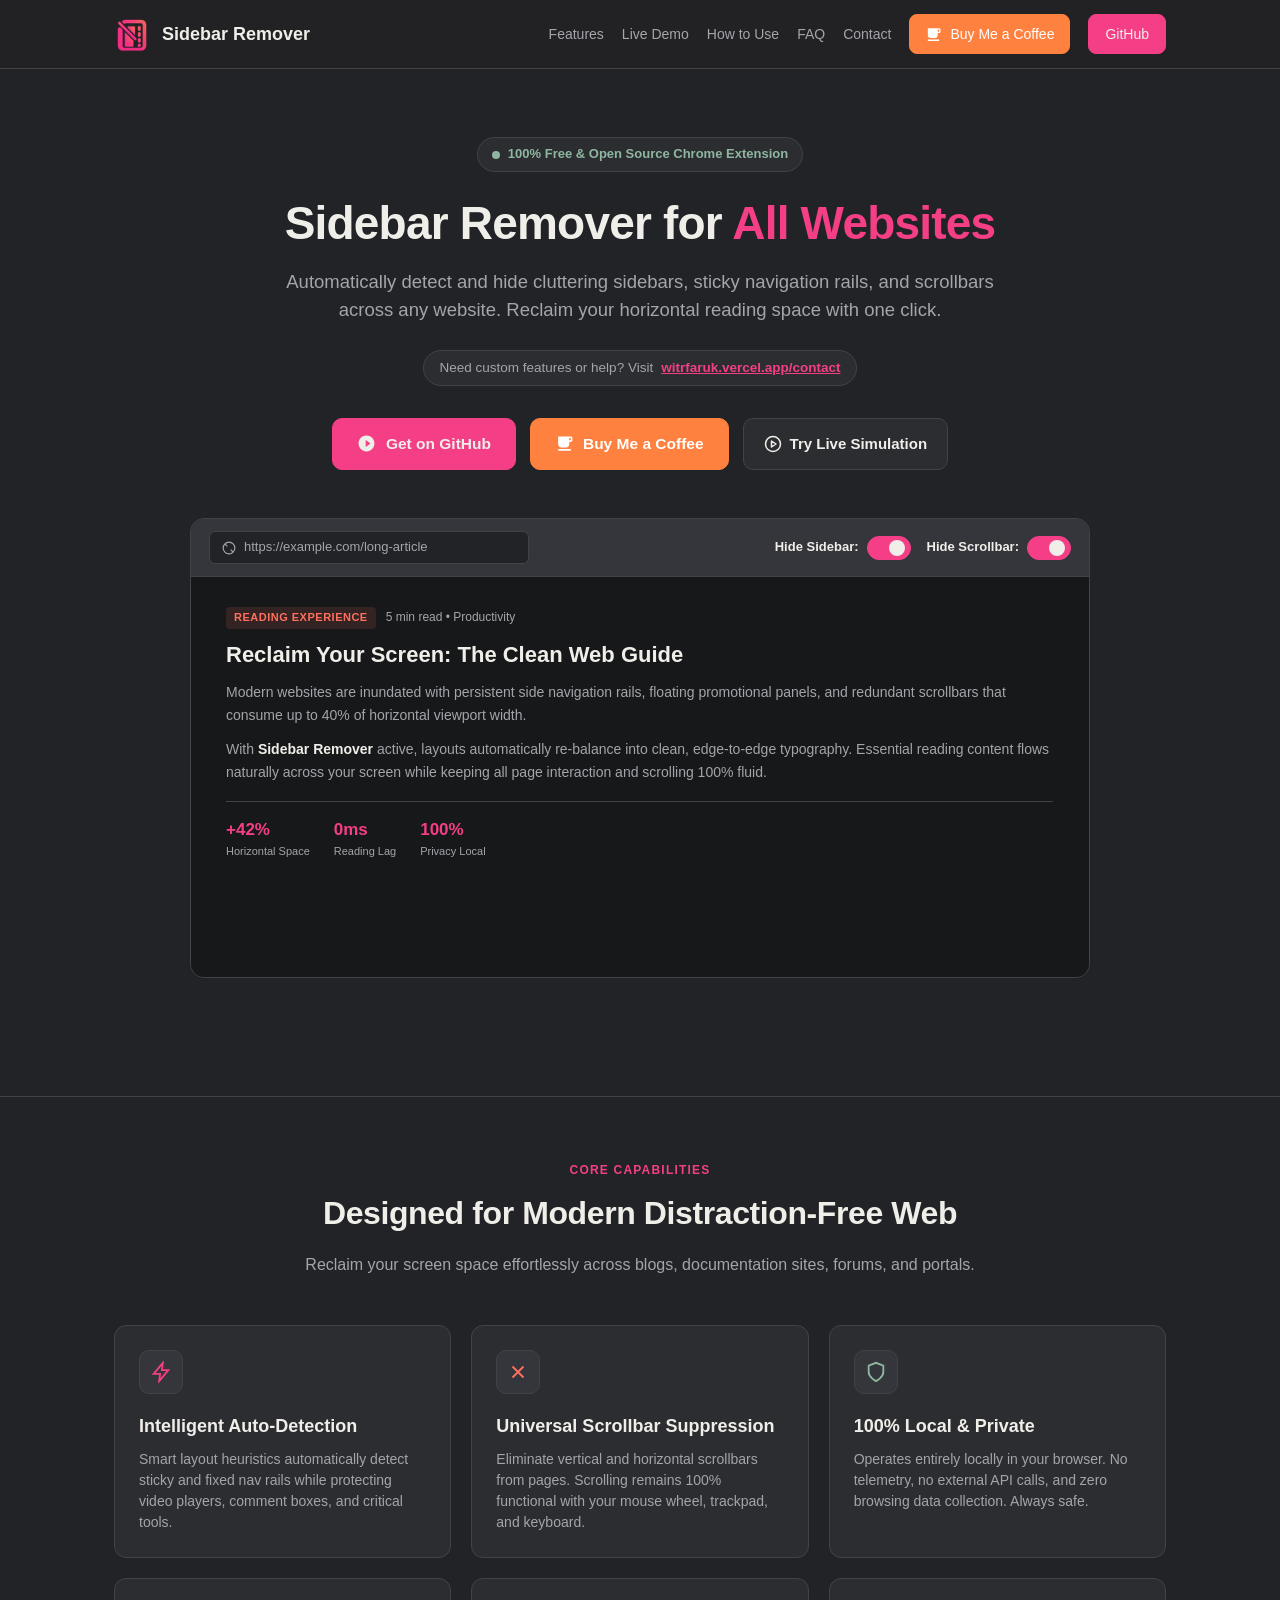
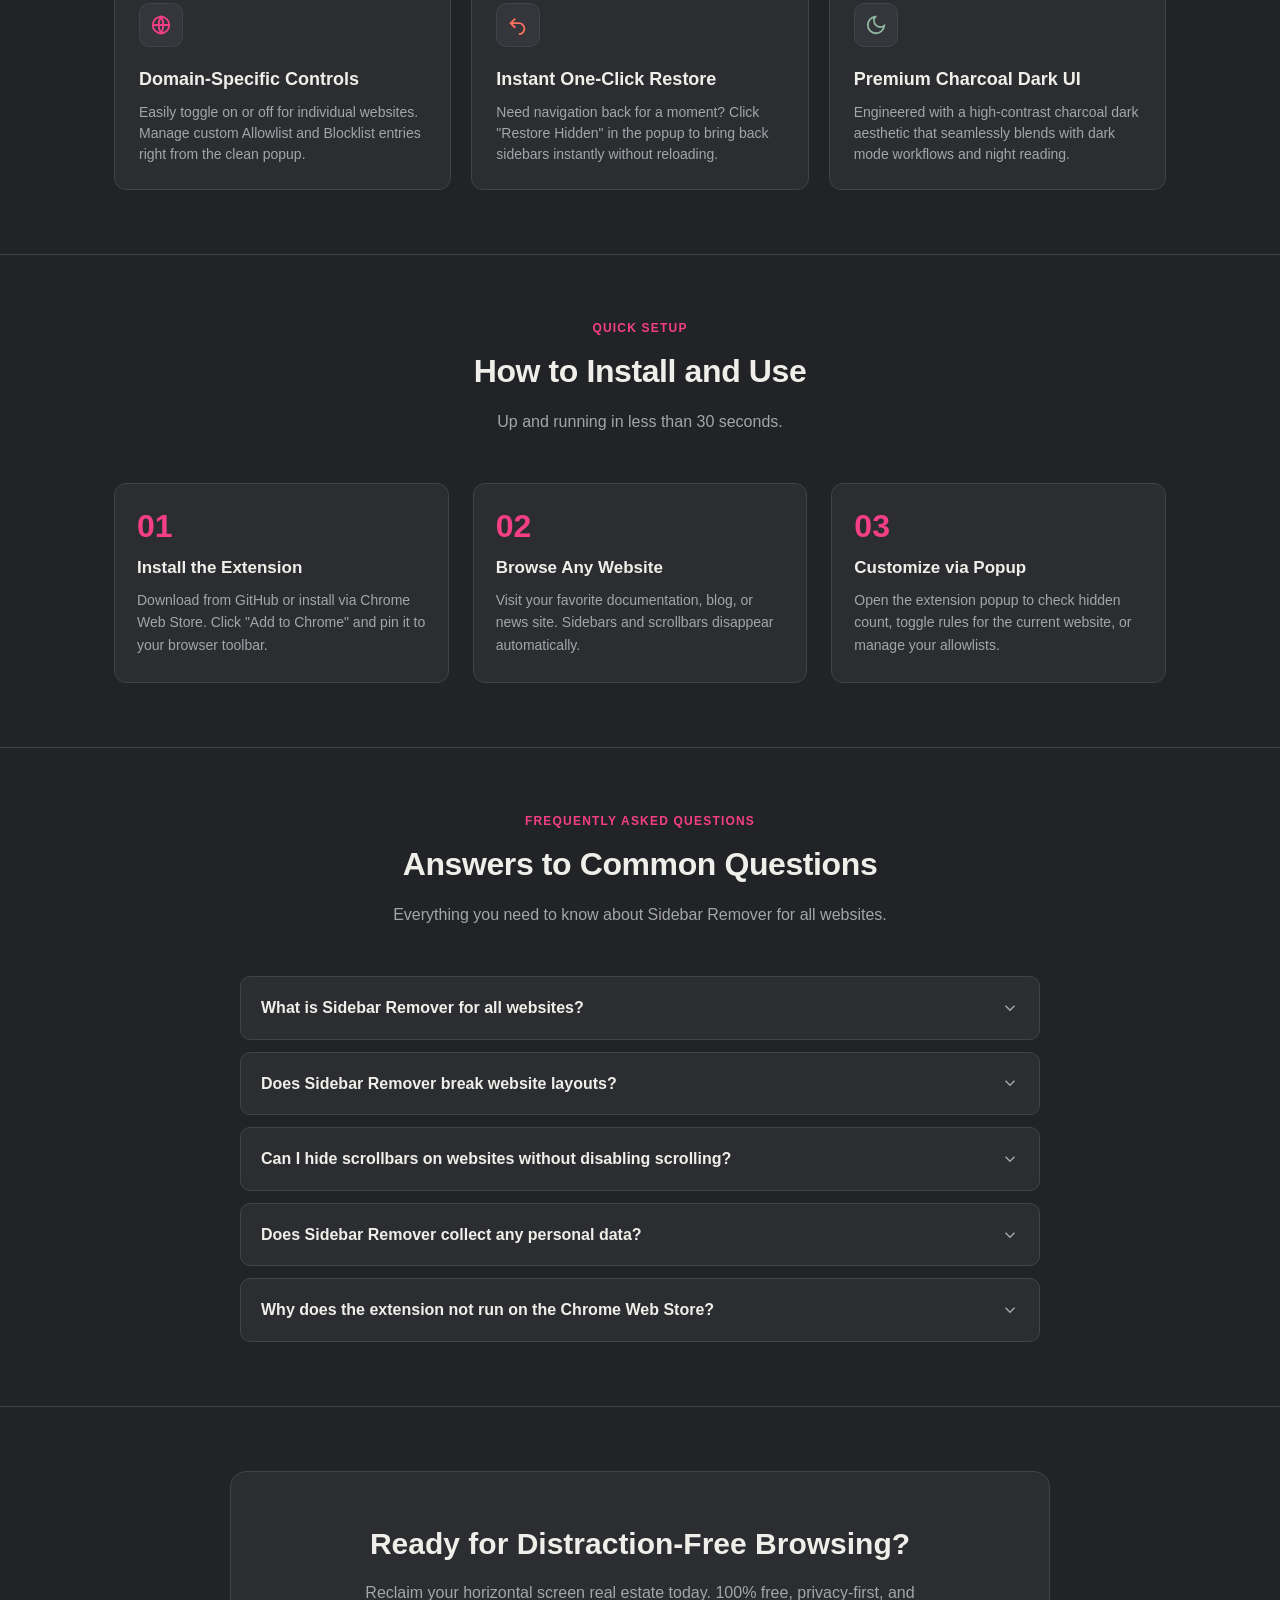
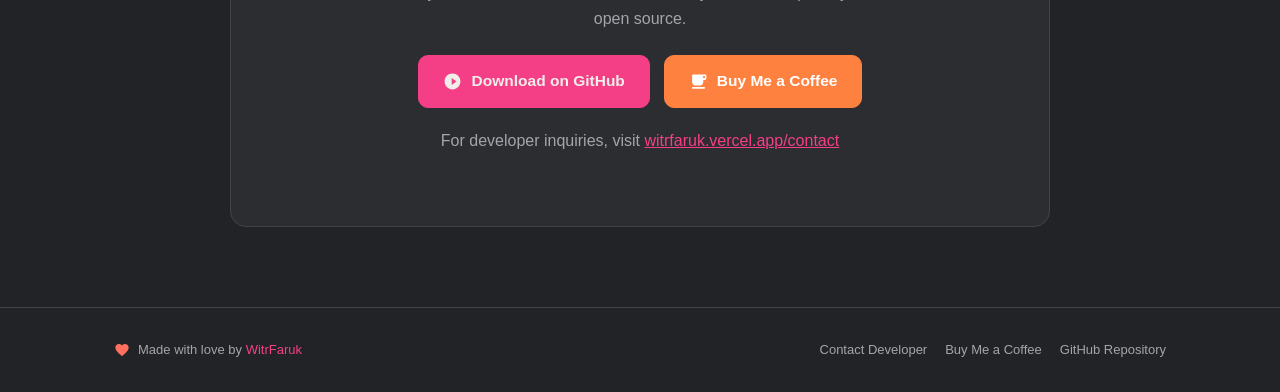
==== commit e1924c86: "feat: close FAQ by default, add Buy Me a Coffee button and developer contact link" ====
--- a/index.html
+++ b/index.html
@@ -48,7 +48,7 @@
     "author": {
       "@type": "Person",
       "name": "WitrFaruk",
-      "url": "https://github.com/witrfaruk"
+      "url": "https://witrfaruk.vercel.app/contact"
     },
     "url": "https://witrfaruk.github.io/Sidebar-Remover/",
     "image": "https://witrfaruk.github.io/Sidebar-Remover/icons/icon128.png",
@@ -119,6 +119,8 @@
       --accent-hover: #FF5C91;
       --coral: #FF705E;
       --success: #8FB7A0;
+      --coffee: #FF813F;
+      --coffee-hover: #FF9457;
       --disabled: #66686D;
       --focus-outline: #FF5C91;
     }
@@ -165,11 +167,11 @@
       position: sticky;
       top: 0;
       z-index: 100;
-      background-color: rgba(34, 35, 38, 0.92);
+      background-color: rgba(34, 35, 38, 0.94);
       backdrop-filter: blur(12px);
       -webkit-backdrop-filter: blur(12px);
       border-bottom: 1px solid var(--border);
-      padding: 16px 0;
+      padding: 14px 0;
     }
 
     .nav-inner {
@@ -197,7 +199,7 @@
     .nav-links {
       display: flex;
       align-items: center;
-      gap: 20px;
+      gap: 18px;
     }
 
     .nav-links a {
@@ -216,7 +218,7 @@
       padding: 8px 16px;
       border-radius: 8px;
       font-weight: 600;
-      font-size: 14px;
+      font-size: 13.5px;
       border: 1px solid var(--accent);
       transition: background-color 0.15s ease, border-color 0.15s ease;
     }
@@ -226,9 +228,36 @@
       border-color: var(--accent-hover);
     }
 
+    .btn-coffee {
+      display: inline-flex;
+      align-items: center;
+      gap: 8px;
+      background-color: var(--coffee);
+      color: #FFFFFF !important;
+      padding: 8px 15px;
+      border-radius: 8px;
+      font-size: 13.5px;
+      font-weight: 700;
+      border: 1px solid var(--coffee);
+      transition: background-color 0.15s ease, transform 0.15s ease, border-color 0.15s ease;
+      text-decoration: none;
+    }
+
+    .btn-coffee:hover {
+      background-color: var(--coffee-hover);
+      border-color: var(--coffee-hover);
+      transform: translateY(-1px);
+    }
+
+    .btn-coffee svg {
+      width: 17px;
+      height: 17px;
+      fill: currentColor;
+    }
+
     /* Hero Section */
     section.hero {
-      padding: 72px 0 54px;
+      padding: 68px 0 54px;
       text-align: center;
     }
 
@@ -259,7 +288,7 @@
       font-weight: 800;
       letter-spacing: -0.8px;
       max-width: 860px;
-      margin: 0 auto 20px;
+      margin: 0 auto 18px;
       color: var(--text-primary);
     }
 
@@ -268,18 +297,41 @@
     }
 
     p.hero-subtitle {
-      font-size: 19px;
+      font-size: 18.5px;
       line-height: 1.5;
       color: var(--text-secondary);
       max-width: 720px;
-      margin: 0 auto 36px;
+      margin: 0 auto 26px;
+    }
+
+    .developer-notice {
+      display: inline-flex;
+      align-items: center;
+      gap: 8px;
+      margin: 0 auto 32px;
+      font-size: 13.5px;
+      color: var(--text-secondary);
+      background-color: var(--bg-card);
+      border: 1px solid var(--border);
+      padding: 6px 16px;
+      border-radius: 20px;
+    }
+
+    .developer-notice a {
+      color: var(--accent);
+      font-weight: 600;
+      text-decoration: underline;
+    }
+
+    .developer-notice a:hover {
+      color: var(--accent-hover);
     }
 
     .cta-group {
       display: flex;
       align-items: center;
       justify-content: center;
-      gap: 16px;
+      gap: 14px;
       flex-wrap: wrap;
       margin-bottom: 48px;
     }
@@ -290,9 +342,9 @@
       gap: 10px;
       background-color: var(--accent);
       color: var(--text-primary);
-      padding: 14px 26px;
+      padding: 13px 24px;
       border-radius: 10px;
-      font-size: 16px;
+      font-size: 15.5px;
       font-weight: 700;
       border: 1px solid var(--accent);
       transition: background-color 0.15s ease, border-color 0.15s ease;
@@ -306,8 +358,35 @@
     }
 
     .btn-primary svg {
-      width: 20px;
-      height: 20px;
+      width: 19px;
+      height: 19px;
+      fill: currentColor;
+    }
+
+    .btn-coffee-large {
+      display: inline-flex;
+      align-items: center;
+      gap: 9px;
+      background-color: var(--coffee);
+      color: #FFFFFF !important;
+      padding: 13px 24px;
+      border-radius: 10px;
+      font-size: 15.5px;
+      font-weight: 700;
+      border: 1px solid var(--coffee);
+      transition: background-color 0.15s ease, transform 0.15s ease, border-color 0.15s ease;
+      text-decoration: none;
+    }
+
+    .btn-coffee-large:hover {
+      background-color: var(--coffee-hover);
+      border-color: var(--coffee-hover);
+      transform: translateY(-2px);
+    }
+
+    .btn-coffee-large svg {
+      width: 19px;
+      height: 19px;
       fill: currentColor;
     }
 
@@ -317,7 +396,7 @@
       gap: 8px;
       background-color: var(--bg-card);
       color: var(--text-primary);
-      padding: 14px 22px;
+      padding: 13px 20px;
       border-radius: 10px;
       font-size: 15px;
       font-weight: 600;
@@ -339,7 +418,7 @@
 
     /* Interactive Simulation */
     .demo-wrapper {
-      max-width: 880px;
+      max-width: 900px;
       margin: 0 auto 64px;
       background-color: var(--bg-card);
       border: 1px solid var(--border);
@@ -355,6 +434,8 @@
       padding: 12px 18px;
       background-color: var(--bg-elevated);
       border-bottom: 1px solid var(--border);
+      flex-wrap: wrap;
+      gap: 10px;
     }
 
     .demo-url {
@@ -368,7 +449,7 @@
       border-radius: 6px;
       border: 1px solid var(--border);
       width: 320px;
-      max-width: 50%;
+      max-width: 100%;
     }
 
     .demo-controls {
@@ -440,7 +521,7 @@
     .mock-browser {
       display: flex;
       position: relative;
-      height: 380px;
+      height: 400px;
       background-color: #17181A;
       overflow: hidden;
     }
@@ -449,11 +530,11 @@
       width: 240px;
       background-color: var(--bg-card);
       border-right: 1px solid var(--border);
-      padding: 20px 16px;
+      padding: 22px 18px;
       display: flex;
       flex-direction: column;
       gap: 12px;
-      transition: width 0.3s cubic-bezier(0.4, 0, 0.2, 1), opacity 0.25s ease, margin 0.3s ease;
+      transition: width 0.35s cubic-bezier(0.4, 0, 0.2, 1), opacity 0.25s ease, margin 0.35s ease;
       flex-shrink: 0;
     }
 
@@ -473,7 +554,7 @@
       letter-spacing: 0.8px;
       color: var(--coral);
       font-weight: 700;
-      margin-bottom: 4px;
+      margin-bottom: 6px;
     }
 
     .mock-link {
@@ -490,36 +571,74 @@
 
     .mock-content {
       flex: 1;
-      padding: 28px 36px;
+      padding: 30px 36px;
       overflow-y: auto;
       transition: padding 0.3s ease;
     }
 
-    .mock-content h3 {
-      font-size: 20px;
+    .mock-meta {
+      display: flex;
+      align-items: center;
+      gap: 10px;
+      margin-bottom: 12px;
+    }
+
+    .mock-tag {
+      font-size: 11px;
       font-weight: 700;
-      margin-bottom: 14px;
+      color: var(--coral);
+      background-color: rgba(255, 112, 94, 0.12);
+      padding: 2px 8px;
+      border-radius: 4px;
+      letter-spacing: 0.5px;
+    }
+
+    .mock-date {
+      font-size: 12px;
+      color: var(--text-secondary);
+    }
+
+    .mock-title {
+      font-size: 22px;
+      font-weight: 800;
+      line-height: 1.3;
+      margin-bottom: 12px;
       color: var(--text-primary);
     }
 
-    .mock-para {
+    .mock-text {
+      font-size: 14px;
+      line-height: 1.6;
+      color: var(--text-secondary);
+      margin-bottom: 12px;
+    }
+
+    .mock-text strong {
+      color: var(--text-primary);
+    }
+
+    .mock-stats-row {
+      display: flex;
+      gap: 24px;
+      margin-top: 18px;
+      padding-top: 14px;
+      border-top: 1px solid var(--border);
+    }
+
+    .mock-stat {
       display: flex;
       flex-direction: column;
-      gap: 10px;
-      margin-bottom: 20px;
-    }
-
-    .mock-line {
-      height: 13px;
-      border-radius: 4px;
-      background-color: #2D2F34;
-    }
-
-    .mock-line.full { width: 100%; }
-    .mock-line.p95 { width: 95%; }
-    .mock-line.p85 { width: 85%; }
-    .mock-line.p75 { width: 75%; }
-    .mock-line.p60 { width: 60%; }
+    }
+
+    .mock-stat strong {
+      font-size: 17px;
+      color: var(--accent);
+    }
+
+    .mock-stat span {
+      font-size: 11px;
+      color: var(--text-secondary);
+    }
 
     .mock-scrollbar {
       width: 12px;
@@ -766,7 +885,26 @@
       color: var(--text-secondary);
       font-size: 16px;
       max-width: 580px;
-      margin: 0 auto 28px;
+      margin: 0 auto 24px;
+    }
+
+    .banner-actions {
+      display: flex;
+      align-items: center;
+      justify-content: center;
+      gap: 14px;
+      flex-wrap: wrap;
+      margin-bottom: 20px;
+    }
+
+    .contact-sub {
+      font-size: 13.5px;
+      color: var(--text-secondary);
+    }
+
+    .contact-sub a {
+      color: var(--accent);
+      text-decoration: underline;
     }
 
     /* Footer */
@@ -821,6 +959,9 @@
       }
       .mock-sidebar {
         width: 160px;
+      }
+      .nav-links {
+        display: none;
       }
     }
   </style>
@@ -839,6 +980,11 @@
         <a href="#simulation">Live Demo</a>
         <a href="#how-it-works">How to Use</a>
         <a href="#faq">FAQ</a>
+        <a href="https://witrfaruk.vercel.app/contact" target="_blank" rel="noopener noreferrer">Contact</a>
+        <a href="https://buymeacoffee.com/witrfaruk" target="_blank" rel="noopener noreferrer" class="btn-coffee">
+          <svg viewBox="0 0 24 24"><path d="M20 3H4v10c0 2.21 1.79 4 4 4h6c2.21 0 4-1.79 4-4v-3h2c1.1 0 2-.9 2-2V5c0-1.1-.9-2-2-2zm0 5h-2V5h2v3zM4 19h16v2H4z"/></svg>
+          <span>Buy Me a Coffee</span>
+        </a>
         <a href="https://github.com/witrfaruk/Sidebar-Remover" target="_blank" rel="noopener noreferrer" class="btn-nav">GitHub</a>
       </nav>
     </div>
@@ -859,10 +1005,19 @@
           Automatically detect and hide cluttering sidebars, sticky navigation rails, and scrollbars across any website. Reclaim your horizontal reading space with one click.
         </p>
 
+        <div class="developer-notice">
+          <span>Need custom features or help? Visit</span>
+          <a href="https://witrfaruk.vercel.app/contact" target="_blank" rel="noopener noreferrer">witrfaruk.vercel.app/contact</a>
+        </div>
+
         <div class="cta-group">
           <a href="https://github.com/witrfaruk/Sidebar-Remover" class="btn-primary" target="_blank" rel="noopener noreferrer">
             <svg viewBox="0 0 24 24"><path d="M12 2C6.48 2 2 6.48 2 12s4.48 10 10 10 10-4.48 10-10S17.52 2 12 2zm-1 14.5v-9l6 4.5-6 4.5z"/></svg>
             <span>Get on GitHub</span>
+          </a>
+          <a href="https://buymeacoffee.com/witrfaruk" class="btn-coffee-large" target="_blank" rel="noopener noreferrer">
+            <svg viewBox="0 0 24 24"><path d="M20 3H4v10c0 2.21 1.79 4 4 4h6c2.21 0 4-1.79 4-4v-3h2c1.1 0 2-.9 2-2V5c0-1.1-.9-2-2-2zm0 5h-2V5h2v3zM4 19h16v2H4z"/></svg>
+            <span>Buy Me a Coffee</span>
           </a>
           <a href="#simulation" class="btn-secondary">
             <svg viewBox="0 0 24 24" fill="none" stroke-width="2" stroke-linecap="round" stroke-linejoin="round"><circle cx="12" cy="12" r="10"/><polygon points="10 8 16 12 10 16 10 8"/></svg>
@@ -911,18 +1066,21 @@
 
             <!-- Simulated Article Content -->
             <div class="mock-content">
-              <h3>Enjoy Reading Without Side Distractions</h3>
-              <div class="mock-para">
-                <div class="mock-line full"></div>
-                <div class="mock-line p95"></div>
-                <div class="mock-line p85"></div>
-                <div class="mock-line p75"></div>
+              <div class="mock-meta">
+                <span class="mock-tag">READING EXPERIENCE</span>
+                <span class="mock-date">5 min read • Productivity</span>
               </div>
-              <div class="mock-para">
-                <div class="mock-line full"></div>
-                <div class="mock-line p85"></div>
-                <div class="mock-line p95"></div>
-                <div class="mock-line p60"></div>
+              <h3 class="mock-title">Reclaim Your Screen: The Clean Web Guide</h3>
+              <p class="mock-text">
+                Modern websites are inundated with persistent side navigation rails, floating promotional panels, and redundant scrollbars that consume up to 40% of horizontal viewport width.
+              </p>
+              <p class="mock-text">
+                With <strong>Sidebar Remover</strong> active, layouts automatically re-balance into clean, edge-to-edge typography. Essential reading content flows naturally across your screen while keeping all page interaction and scrolling 100% fluid.
+              </p>
+              <div class="mock-stats-row">
+                <div class="mock-stat"><strong>+42%</strong><span>Horizontal Space</span></div>
+                <div class="mock-stat"><strong>0ms</strong><span>Reading Lag</span></div>
+                <div class="mock-stat"><strong>100%</strong><span>Privacy Local</span></div>
               </div>
             </div>
 
@@ -1039,7 +1197,7 @@
         </div>
 
         <div class="faq-list">
-          <details class="faq-item" open>
+          <details class="faq-item">
             <summary>
               <span>What is Sidebar Remover for all websites?</span>
               <svg class="faq-chevron" viewBox="0 0 24 24" fill="none" stroke="currentColor" stroke-width="2"><path d="m6 9 6 6 6-6"/></svg>
@@ -1098,10 +1256,17 @@
         <div class="banner-box">
           <h2>Ready for Distraction-Free Browsing?</h2>
           <p>Reclaim your horizontal screen real estate today. 100% free, privacy-first, and open source.</p>
-          <a href="https://github.com/witrfaruk/Sidebar-Remover" class="btn-primary" target="_blank" rel="noopener noreferrer">
-            <svg viewBox="0 0 24 24"><path d="M12 2C6.48 2 2 6.48 2 12s4.48 10 10 10 10-4.48 10-10S17.52 2 12 2zm-1 14.5v-9l6 4.5-6 4.5z"/></svg>
-            <span>Download Sidebar Remover</span>
-          </a>
+          <div class="banner-actions">
+            <a href="https://github.com/witrfaruk/Sidebar-Remover" class="btn-primary" target="_blank" rel="noopener noreferrer">
+              <svg viewBox="0 0 24 24"><path d="M12 2C6.48 2 2 6.48 2 12s4.48 10 10 10 10-4.48 10-10S17.52 2 12 2zm-1 14.5v-9l6 4.5-6 4.5z"/></svg>
+              <span>Download on GitHub</span>
+            </a>
+            <a href="https://buymeacoffee.com/witrfaruk" class="btn-coffee-large" target="_blank" rel="noopener noreferrer">
+              <svg viewBox="0 0 24 24"><path d="M20 3H4v10c0 2.21 1.79 4 4 4h6c2.21 0 4-1.79 4-4v-3h2c1.1 0 2-.9 2-2V5c0-1.1-.9-2-2-2zm0 5h-2V5h2v3zM4 19h16v2H4z"/></svg>
+              <span>Buy Me a Coffee</span>
+            </a>
+          </div>
+          <p class="contact-sub">For developer inquiries, visit <a href="https://witrfaruk.vercel.app/contact" target="_blank" rel="noopener noreferrer">witrfaruk.vercel.app/contact</a></p>
         </div>
       </div>
     </section>
@@ -1115,8 +1280,9 @@
         <span>Made with love by <a href="https://github.com/witrfaruk" target="_blank" rel="noopener noreferrer">WitrFaruk</a></span>
       </div>
       <div class="footer-links">
+        <a href="https://witrfaruk.vercel.app/contact" target="_blank" rel="noopener noreferrer">Contact Developer</a>
+        <a href="https://buymeacoffee.com/witrfaruk" target="_blank" rel="noopener noreferrer">Buy Me a Coffee</a>
         <a href="https://github.com/witrfaruk/Sidebar-Remover" target="_blank" rel="noopener noreferrer">GitHub Repository</a>
-        <a href="https://buymeacoffee.com/witrfaruk" target="_blank" rel="noopener noreferrer">Buy Me a Coffee</a>
       </div>
     </div>
   </footer>
@@ -1143,6 +1309,17 @@
         demoScrollbar.classList.remove("hidden-state");
       }
     });
+
+    // Accordion behavior: ensure only one FAQ is open at a time
+    document.querySelectorAll(".faq-item").forEach((item) => {
+      item.addEventListener("toggle", () => {
+        if (item.open) {
+          document.querySelectorAll(".faq-item").forEach((other) => {
+            if (other !== item) other.removeAttribute("open");
+          });
+        }
+      });
+    });
   </script>
 </body>
 </html>
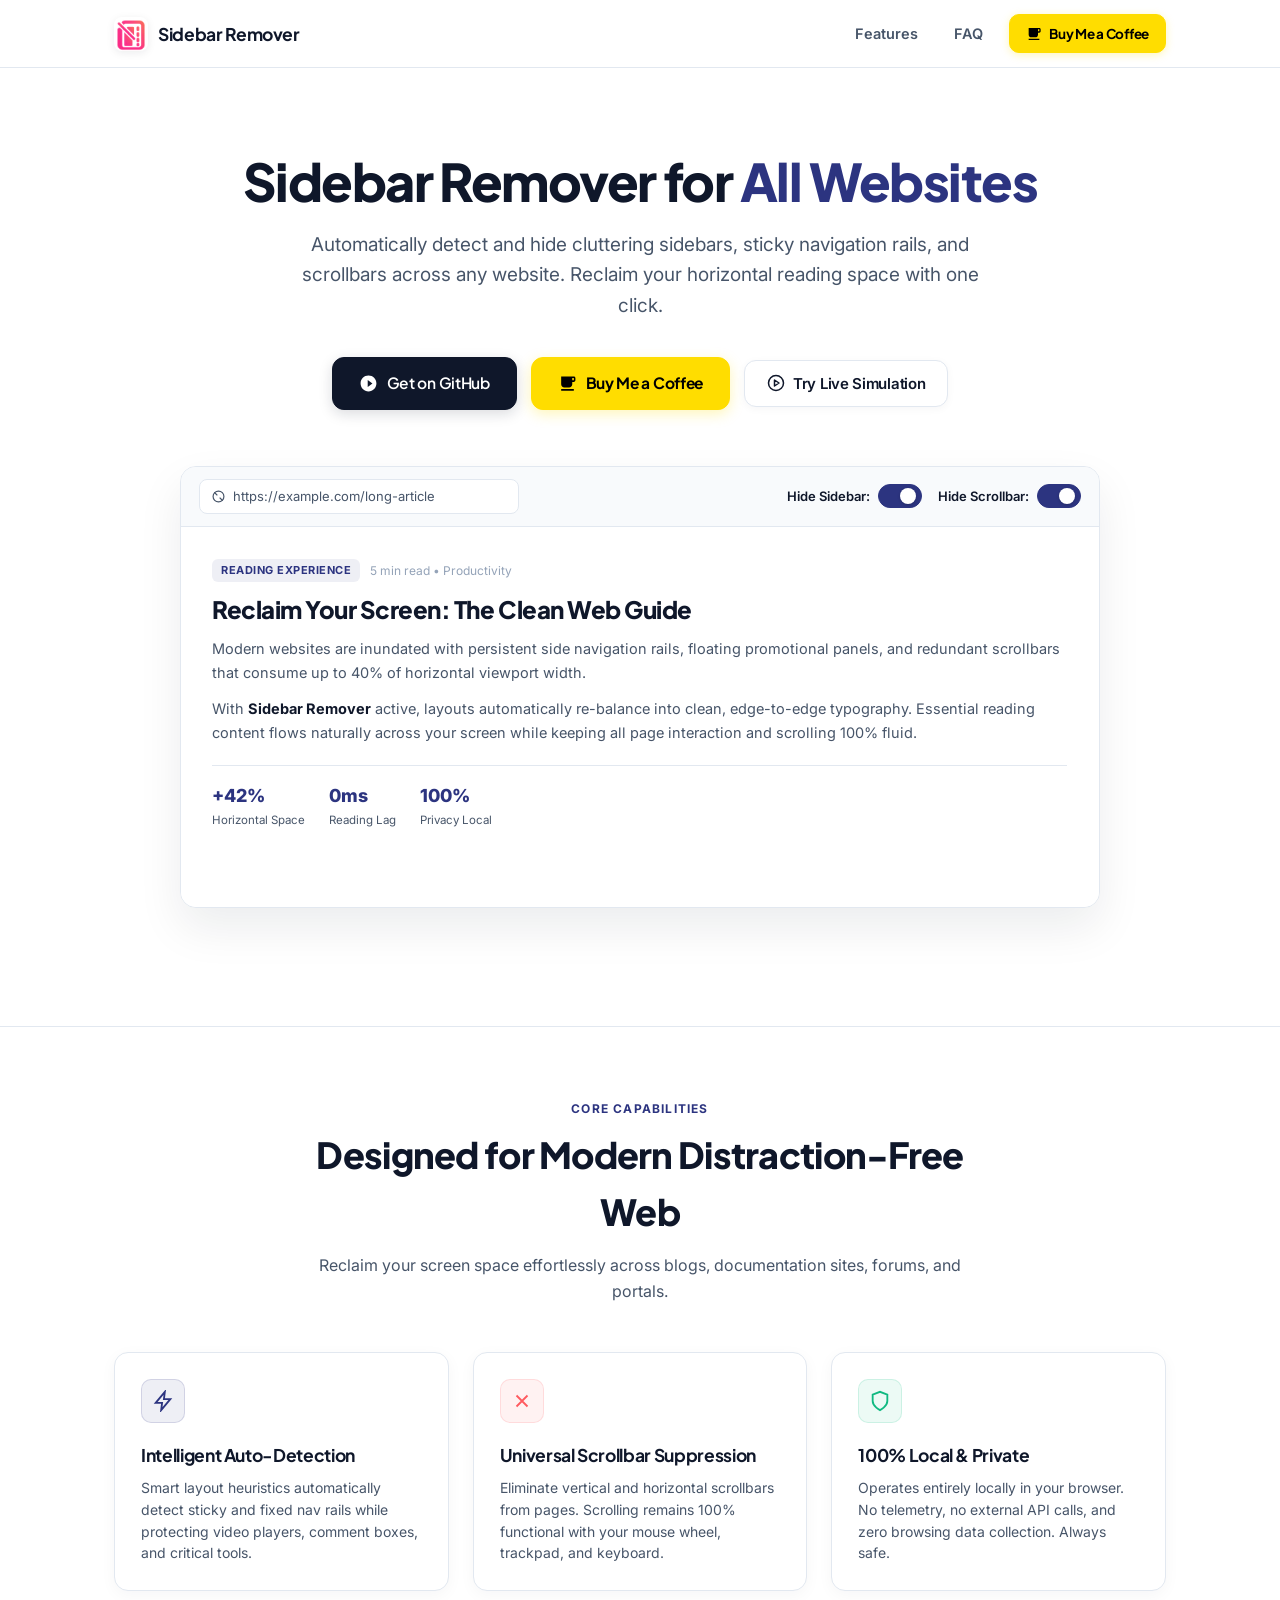
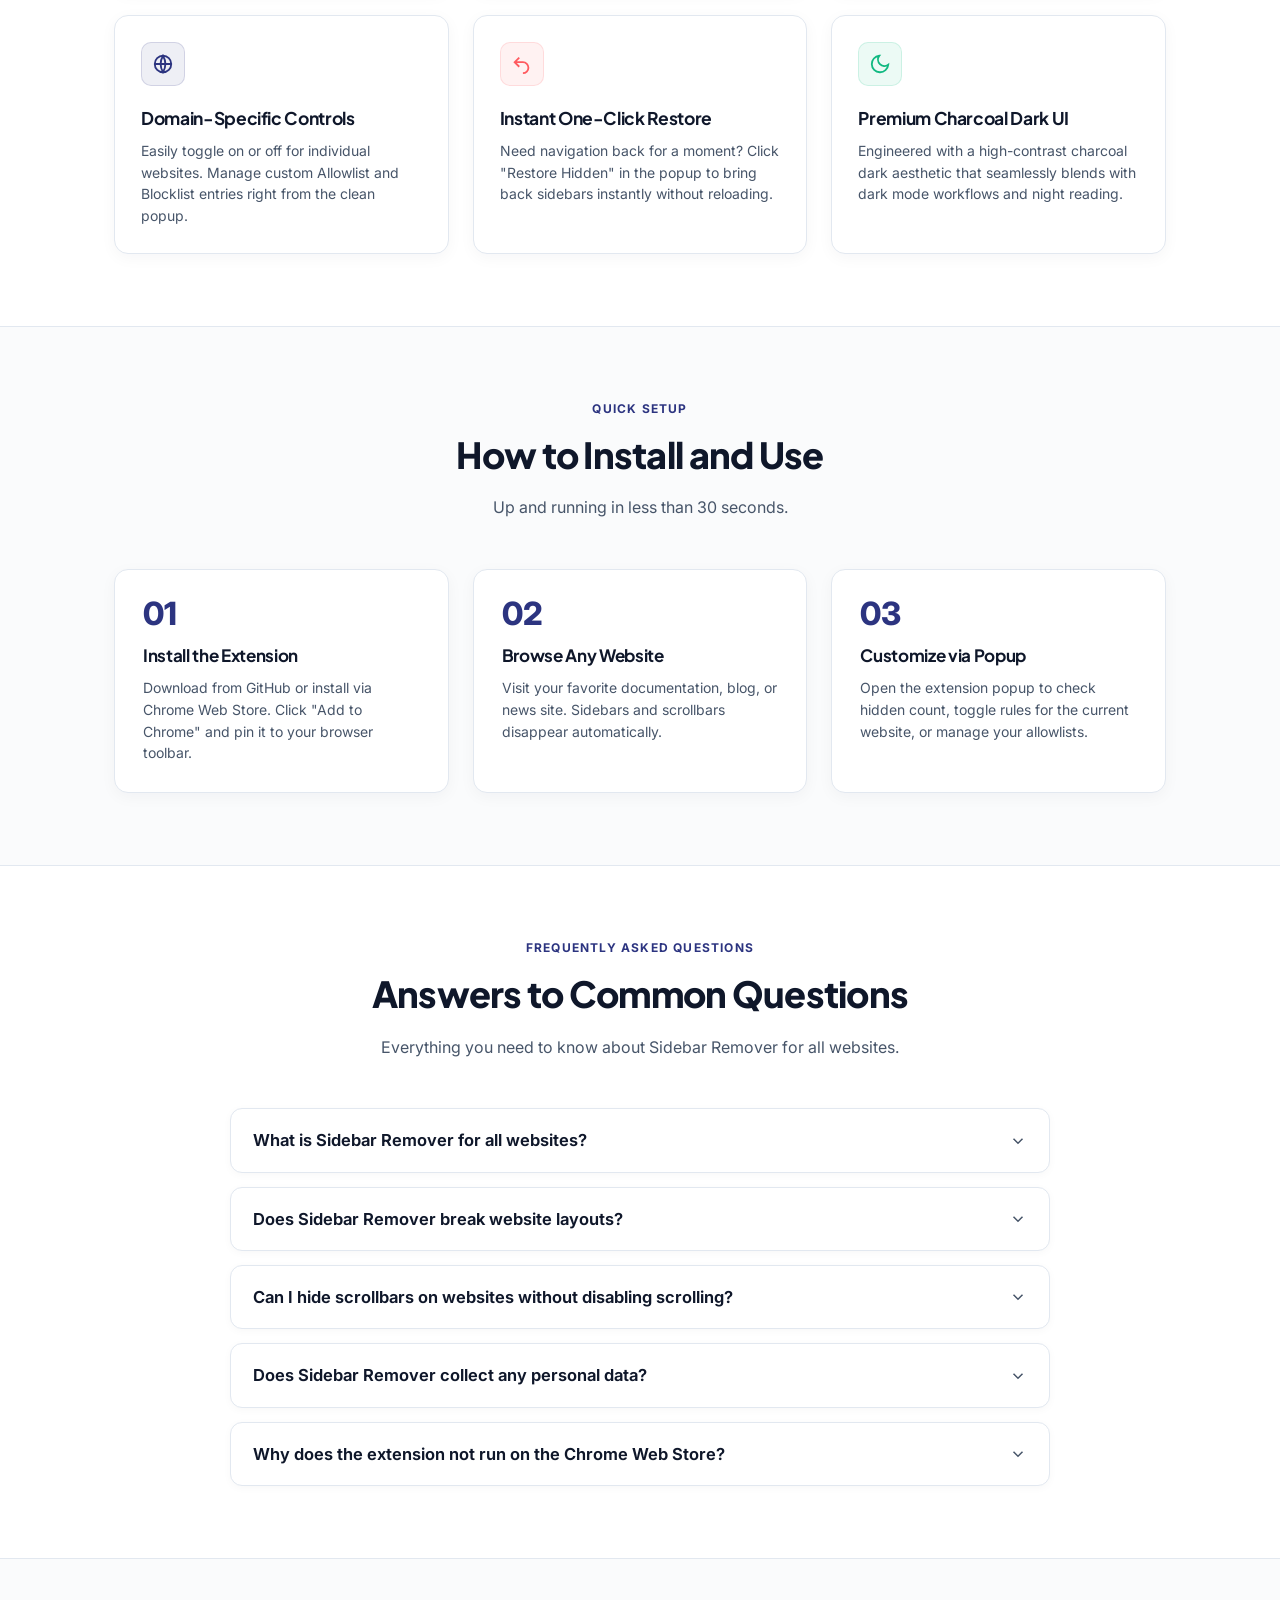
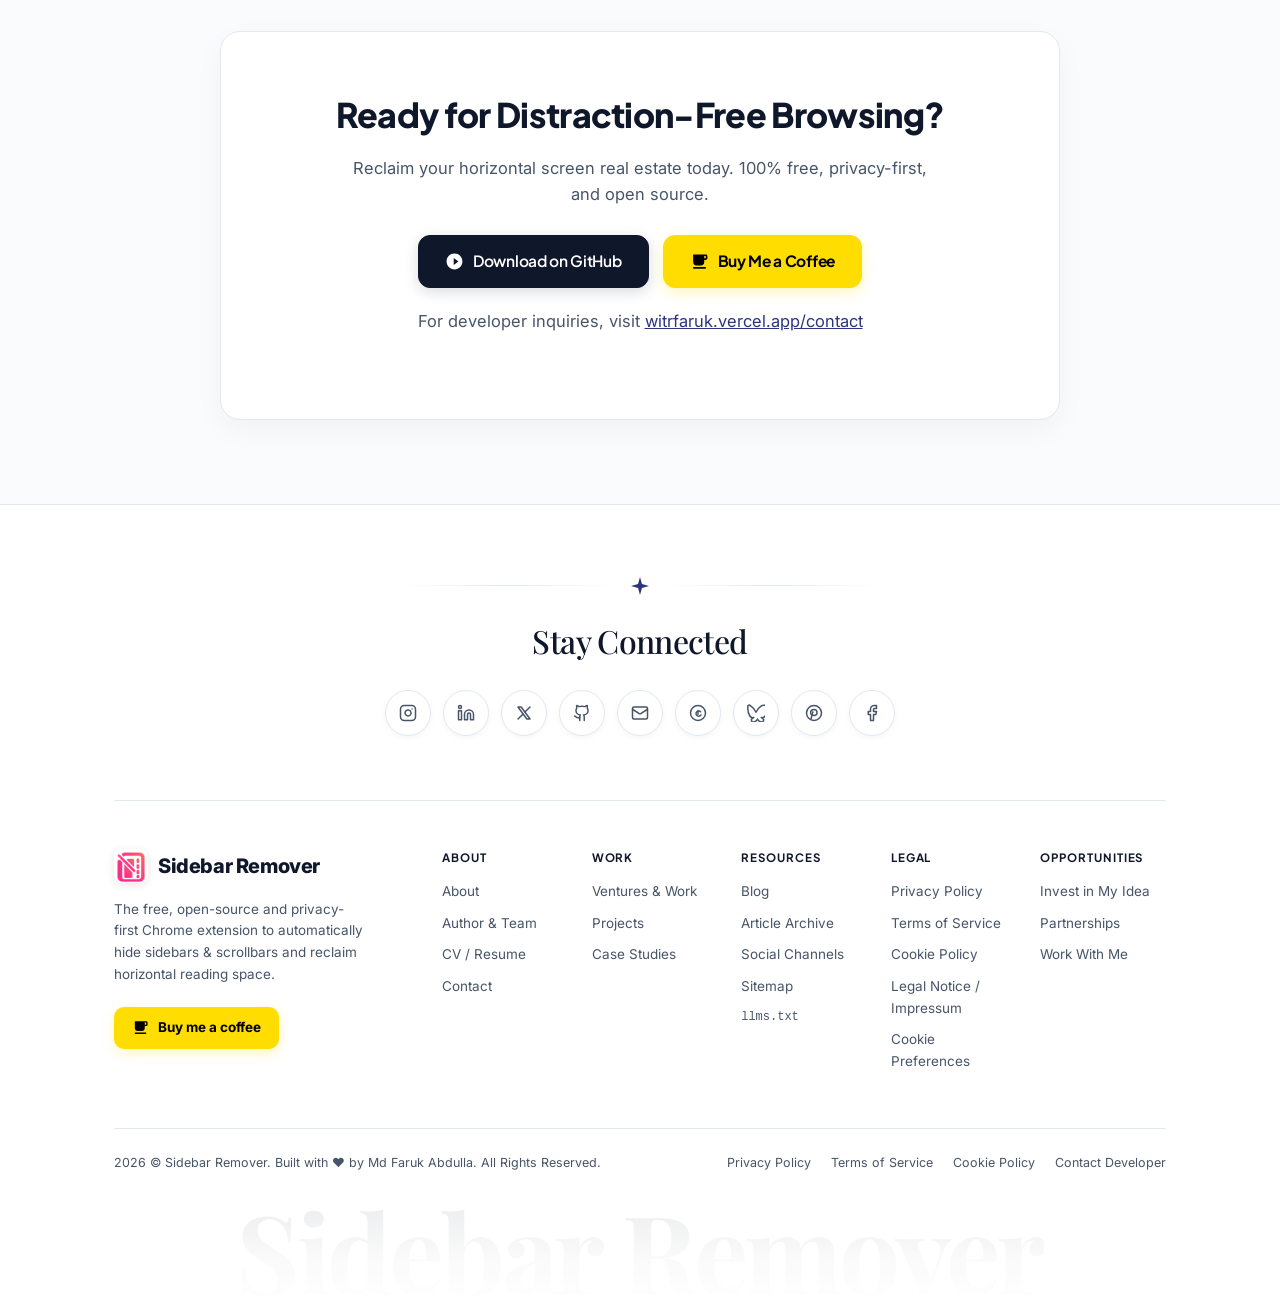
==== commit 3fa027be: "feat: revamp landing page to match witrfaruk theme and update branding" ====
--- a/index.html
+++ b/index.html
@@ -8,6 +8,7 @@
   <meta name="keywords" content="sidebar remover for all websites, remove sidebar chrome extension, hide website sidebar, hide scrollbars chrome, website sidebar blocker, distraction free reading, reclaim screen space" />
   <meta name="author" content="WitrFaruk" />
   <meta name="robots" content="index, follow, max-image-preview:large, max-snippet:-1, max-video-preview:-1" />
+  <meta name="google-site-verification" content="google90004f821ac4a959" />
   <link rel="canonical" href="https://witrfaruk.github.io/Sidebar-Remover/" />
 
   <!-- Open Graph / Facebook -->
@@ -29,7 +30,12 @@
   <link rel="icon" type="image/png" sizes="32x32" href="icons/icon32.png" />
   <link rel="icon" type="image/png" sizes="16x16" href="icons/icon16.png" />
   <link rel="apple-touch-icon" href="icons/icon128.png" />
-  <meta name="theme-color" content="#222326" />
+  <meta name="theme-color" content="#FFFFFF" />
+
+  <!-- Google Fonts (Matching witrfaruk.vercel.app) -->
+  <link rel="preconnect" href="https://fonts.googleapis.com" />
+  <link rel="preconnect" href="https://fonts.gstatic.com" crossorigin />
+  <link href="https://fonts.googleapis.com/css2?family=Inter:wght@400;500;600;700&family=Playfair+Display:ital,wght@0,500;0,700;1,400&family=Plus+Jakarta+Sans:wght@500;600;700;800&display=swap" rel="stylesheet" />
 
   <!-- Structured Data: SoftwareApplication Schema -->
   <script type="application/ld+json">
@@ -108,21 +114,27 @@
 
   <style>
     :root {
-      --bg-main: #222326;
-      --bg-card: #2B2D31;
-      --bg-elevated: #34363B;
-      --bg-elevated-hover: #3E4147;
-      --text-primary: #F0EEE9;
-      --text-secondary: #A4A5AA;
-      --border: #414349;
-      --accent: #F43F87;
-      --accent-hover: #FF5C91;
-      --coral: #FF705E;
-      --success: #8FB7A0;
-      --coffee: #FF813F;
-      --coffee-hover: #FF9457;
-      --disabled: #66686D;
-      --focus-outline: #FF5C91;
+      --bg-main: #FFFFFF;
+      --bg-page: #FAFBFC;
+      --bg-card: #FFFFFF;
+      --bg-elevated: #F8FAFC;
+      --bg-elevated-hover: #F1F5F9;
+      --text-primary: #0F172A;
+      --text-secondary: #475569;
+      --text-muted: #94A3B8;
+      --border: #E2E8F0;
+      --border-subtle: #F1F5F9;
+      --accent: #2C3480;            /* Signature Royal Indigo from witrfaruk.vercel.app */
+      --accent-hover: #1E2563;
+      --accent-light: rgba(44, 52, 128, 0.08);
+      --coral: #FF5A5F;
+      --success: #10B981;
+      --coffee: #FFDD00;            /* Buy Me a Coffee Iconic Yellow */
+      --coffee-hover: #F5D300;
+      --coffee-text: #000000;
+      --disabled: #94A3B8;
+      --focus-outline: #2C3480;
+      --header-height: 68px;
     }
 
     *, *::before, *::after {
@@ -138,10 +150,17 @@
     body {
       background-color: var(--bg-main);
       color: var(--text-primary);
-      font-family: -apple-system, BlinkMacSystemFont, "Segoe UI", Roboto, Oxygen, Ubuntu, Cantarell, "Helvetica Neue", sans-serif;
+      font-family: "Inter", -apple-system, BlinkMacSystemFont, "Segoe UI", Roboto, sans-serif;
       font-size: 16px;
       line-height: 1.6;
       overflow-x: hidden;
+      -webkit-font-smoothing: antialiased;
+      -moz-osx-font-smoothing: grayscale;
+    }
+
+    h1, h2, h3, h4, h5, h6, .brand, .btn-primary, .btn-secondary, .btn-coffee-large, .btn-coffee {
+      font-family: "Plus Jakarta Sans", -apple-system, BlinkMacSystemFont, "Segoe UI", Roboto, sans-serif;
+      letter-spacing: -0.02em;
     }
 
     a {
@@ -152,6 +171,50 @@
 
     a:hover {
       color: var(--accent-hover);
+    }
+
+    /* Ambient Glowing Gradients (Matching witrfaruk.vercel.app) */
+    .ambient-glow-wrapper {
+      position: fixed;
+      inset: 0;
+      pointer-events: none;
+      z-index: -1;
+      overflow: hidden;
+    }
+
+    .ambient-glow {
+      position: absolute;
+      border-radius: 50%;
+      filter: blur(140px);
+      pointer-events: none;
+    }
+
+    .glow-top {
+      top: -150px;
+      left: 50%;
+      transform: translateX(-50%);
+      width: 900px;
+      height: 480px;
+      background: radial-gradient(circle, rgba(44, 52, 128, 0.08) 0%, transparent 70%);
+      opacity: 0.85;
+    }
+
+    .glow-middle {
+      top: 38%;
+      left: -180px;
+      width: 650px;
+      height: 550px;
+      background: radial-gradient(circle, rgba(44, 52, 128, 0.06) 0%, transparent 70%);
+      opacity: 0.7;
+    }
+
+    .glow-bottom {
+      bottom: 8%;
+      right: -180px;
+      width: 750px;
+      height: 550px;
+      background: radial-gradient(circle, rgba(44, 52, 128, 0.06) 0%, transparent 70%);
+      opacity: 0.7;
     }
 
     /* Container */
@@ -167,126 +230,168 @@
       position: sticky;
       top: 0;
       z-index: 100;
-      background-color: rgba(34, 35, 38, 0.94);
-      backdrop-filter: blur(12px);
-      -webkit-backdrop-filter: blur(12px);
+      background-color: rgba(255, 255, 255, 0.88);
+      backdrop-filter: blur(16px);
+      -webkit-backdrop-filter: blur(16px);
       border-bottom: 1px solid var(--border);
-      padding: 14px 0;
+      height: var(--header-height);
+      display: flex;
+      align-items: center;
+      transition: box-shadow 0.2s ease;
     }
 
     .nav-inner {
       display: flex;
       align-items: center;
       justify-content: space-between;
+      width: 100%;
     }
 
     .brand {
       display: flex;
       align-items: center;
-      gap: 12px;
+      gap: 10px;
       color: var(--text-primary);
       font-weight: 700;
-      font-size: 18px;
+      font-size: 17.5px;
+      cursor: pointer;
+      user-select: none;
     }
 
     .brand img {
-      width: 36px;
-      height: 36px;
+      width: 34px;
+      height: 34px;
       display: block;
       border-radius: 8px;
+      box-shadow: 0 2px 8px rgba(15, 23, 42, 0.08);
     }
 
     .nav-links {
       display: flex;
       align-items: center;
-      gap: 18px;
-    }
-
-    .nav-links a {
+      gap: 16px;
+    }
+
+    .nav-link-btn {
       color: var(--text-secondary);
-      font-size: 14px;
-      font-weight: 500;
-    }
-
-    .nav-links a:hover {
-      color: var(--text-primary);
-    }
-
-    .btn-nav {
-      background-color: var(--accent);
-      color: var(--text-primary) !important;
-      padding: 8px 16px;
+      font-size: 14.5px;
+      font-weight: 600;
+      background: none;
+      border: none;
+      font-family: inherit;
+      cursor: pointer;
+      padding: 6px 10px;
       border-radius: 8px;
-      font-weight: 600;
-      font-size: 13.5px;
-      border: 1px solid var(--accent);
-      transition: background-color 0.15s ease, border-color 0.15s ease;
-    }
-
-    .btn-nav:hover {
-      background-color: var(--accent-hover);
-      border-color: var(--accent-hover);
+      transition: color 0.15s ease, background-color 0.15s ease;
+    }
+
+    .nav-link-btn:hover {
+      color: var(--accent);
+      background-color: var(--bg-elevated);
     }
 
     .btn-coffee {
       display: inline-flex;
       align-items: center;
-      gap: 8px;
+      gap: 7px;
       background-color: var(--coffee);
-      color: #FFFFFF !important;
-      padding: 8px 15px;
-      border-radius: 8px;
+      color: #000000 !important;
+      padding: 8px 16px;
+      border-radius: 10px;
       font-size: 13.5px;
       font-weight: 700;
       border: 1px solid var(--coffee);
-      transition: background-color 0.15s ease, transform 0.15s ease, border-color 0.15s ease;
+      transition: transform 0.15s ease, box-shadow 0.15s ease, background-color 0.15s ease;
       text-decoration: none;
+      box-shadow: 0 2px 8px rgba(255, 221, 0, 0.28);
     }
 
     .btn-coffee:hover {
       background-color: var(--coffee-hover);
-      border-color: var(--coffee-hover);
       transform: translateY(-1px);
+      box-shadow: 0 4px 14px rgba(255, 221, 0, 0.38);
     }
 
     .btn-coffee svg {
-      width: 17px;
-      height: 17px;
+      width: 16px;
+      height: 16px;
       fill: currentColor;
+    }
+
+    /* Mobile Hamburger Button */
+    .mobile-menu-btn {
+      display: none;
+      background: var(--bg-elevated);
+      border: 1px solid var(--border);
+      border-radius: 8px;
+      padding: 8px;
+      color: var(--text-primary);
+      cursor: pointer;
+      align-items: center;
+      justify-content: center;
+    }
+
+    .mobile-menu-btn svg {
+      width: 20px;
+      height: 20px;
+      stroke: currentColor;
+    }
+
+    /* Mobile Navigation Drawer */
+    .mobile-drawer {
+      display: none;
+      position: absolute;
+      top: var(--header-height);
+      left: 0;
+      width: 100%;
+      background-color: #FFFFFF;
+      border-bottom: 1px solid var(--border);
+      padding: 18px 24px 24px;
+      flex-direction: column;
+      gap: 14px;
+      z-index: 99;
+      box-shadow: 0 10px 30px rgba(15, 23, 42, 0.1);
+    }
+
+    .mobile-drawer.open {
+      display: flex;
+    }
+
+    .mobile-drawer .nav-link-btn {
+      font-size: 16px;
+      font-weight: 600;
+      text-align: left;
+      padding: 10px 0;
+      border-bottom: 1px solid var(--border);
+      width: 100%;
+    }
+
+    .mobile-drawer .drawer-actions {
+      display: flex;
+      flex-direction: column;
+      gap: 10px;
+      margin-top: 8px;
+    }
+
+    .mobile-drawer .btn-coffee {
+      justify-content: center;
+      padding: 12px;
+      font-size: 15px;
+      width: 100%;
     }
 
     /* Hero Section */
     section.hero {
-      padding: 68px 0 54px;
+      padding: clamp(48px, 9vw, 84px) 0 clamp(36px, 6vw, 54px);
       text-align: center;
-    }
-
-    .badge-pill {
-      display: inline-flex;
-      align-items: center;
-      gap: 8px;
-      background-color: var(--bg-card);
-      border: 1px solid var(--border);
-      color: var(--success);
-      padding: 6px 14px;
-      border-radius: 20px;
-      font-size: 13px;
-      font-weight: 600;
-      margin-bottom: 24px;
-    }
-
-    .badge-dot {
-      width: 8px;
-      height: 8px;
-      border-radius: 50%;
-      background-color: var(--success);
+      position: relative;
     }
 
     h1.hero-title {
-      font-size: 46px;
-      line-height: 1.18;
+      font-size: clamp(32px, 6vw, 52px);
+      line-height: 1.15;
       font-weight: 800;
-      letter-spacing: -0.8px;
+      letter-spacing: -0.03em;
       max-width: 860px;
       margin: 0 auto 18px;
       color: var(--text-primary);
@@ -297,34 +402,11 @@
     }
 
     p.hero-subtitle {
-      font-size: 18.5px;
-      line-height: 1.5;
+      font-size: clamp(15.5px, 3vw, 19px);
+      line-height: 1.6;
       color: var(--text-secondary);
       max-width: 720px;
-      margin: 0 auto 26px;
-    }
-
-    .developer-notice {
-      display: inline-flex;
-      align-items: center;
-      gap: 8px;
-      margin: 0 auto 32px;
-      font-size: 13.5px;
-      color: var(--text-secondary);
-      background-color: var(--bg-card);
-      border: 1px solid var(--border);
-      padding: 6px 16px;
-      border-radius: 20px;
-    }
-
-    .developer-notice a {
-      color: var(--accent);
-      font-weight: 600;
-      text-decoration: underline;
-    }
-
-    .developer-notice a:hover {
-      color: var(--accent-hover);
+      margin: 0 auto 36px;
     }
 
     .cta-group {
@@ -333,28 +415,31 @@
       justify-content: center;
       gap: 14px;
       flex-wrap: wrap;
-      margin-bottom: 48px;
+      margin-bottom: clamp(36px, 7vw, 56px);
     }
 
     .btn-primary {
       display: inline-flex;
       align-items: center;
-      gap: 10px;
+      justify-content: center;
+      gap: 9px;
+      background-color: #0F172A;
+      color: #FFFFFF !important;
+      padding: 13px 26px;
+      border-radius: 12px;
+      font-size: 15.5px;
+      font-weight: 600;
+      border: 1px solid #0F172A;
+      transition: all 0.2s cubic-bezier(0.4, 0, 0.2, 1);
+      box-shadow: 0 4px 14px rgba(15, 23, 42, 0.15);
+      text-decoration: none;
+    }
+
+    .btn-primary:hover {
       background-color: var(--accent);
-      color: var(--text-primary);
-      padding: 13px 24px;
-      border-radius: 10px;
-      font-size: 15.5px;
-      font-weight: 700;
-      border: 1px solid var(--accent);
-      transition: background-color 0.15s ease, border-color 0.15s ease;
-      cursor: pointer;
-    }
-
-    .btn-primary:hover {
-      background-color: var(--accent-hover);
-      border-color: var(--accent-hover);
-      color: var(--text-primary);
+      border-color: var(--accent);
+      transform: translateY(-2px);
+      box-shadow: 0 8px 22px rgba(44, 52, 128, 0.28);
     }
 
     .btn-primary svg {
@@ -366,22 +451,24 @@
     .btn-coffee-large {
       display: inline-flex;
       align-items: center;
+      justify-content: center;
       gap: 9px;
       background-color: var(--coffee);
-      color: #FFFFFF !important;
-      padding: 13px 24px;
-      border-radius: 10px;
+      color: #000000 !important;
+      padding: 13px 26px;
+      border-radius: 12px;
       font-size: 15.5px;
       font-weight: 700;
       border: 1px solid var(--coffee);
-      transition: background-color 0.15s ease, transform 0.15s ease, border-color 0.15s ease;
+      transition: all 0.2s cubic-bezier(0.4, 0, 0.2, 1);
+      box-shadow: 0 4px 14px rgba(255, 221, 0, 0.28);
       text-decoration: none;
     }
 
     .btn-coffee-large:hover {
       background-color: var(--coffee-hover);
-      border-color: var(--coffee-hover);
       transform: translateY(-2px);
+      box-shadow: 0 8px 22px rgba(255, 221, 0, 0.38);
     }
 
     .btn-coffee-large svg {
@@ -393,21 +480,26 @@
     .btn-secondary {
       display: inline-flex;
       align-items: center;
+      justify-content: center;
       gap: 8px;
-      background-color: var(--bg-card);
+      background-color: #FFFFFF;
       color: var(--text-primary);
-      padding: 13px 20px;
-      border-radius: 10px;
+      padding: 13px 22px;
+      border-radius: 12px;
       font-size: 15px;
       font-weight: 600;
       border: 1px solid var(--border);
-      transition: background-color 0.15s ease, border-color 0.15s ease;
+      transition: all 0.2s cubic-bezier(0.4, 0, 0.2, 1);
+      box-shadow: 0 2px 8px rgba(15, 23, 42, 0.04);
+      cursor: pointer;
+      font-family: inherit;
     }
 
     .btn-secondary:hover {
       background-color: var(--bg-elevated);
-      border-color: var(--text-secondary);
-      color: var(--text-primary);
+      border-color: #CBD5E1;
+      color: var(--accent);
+      transform: translateY(-2px);
     }
 
     .btn-secondary svg {
@@ -416,15 +508,16 @@
       stroke: currentColor;
     }
 
-    /* Interactive Simulation */
+    /* Interactive Simulation (Image 1 Refined) */
     .demo-wrapper {
-      max-width: 900px;
-      margin: 0 auto 64px;
-      background-color: var(--bg-card);
+      max-width: 920px;
+      margin: 0 auto clamp(40px, 8vw, 64px);
+      background-color: #FFFFFF;
       border: 1px solid var(--border);
-      border-radius: 14px;
+      border-radius: 16px;
       overflow: hidden;
       text-align: left;
+      box-shadow: 0 20px 45px rgba(15, 23, 42, 0.08);
     }
 
     .demo-bar {
@@ -432,10 +525,10 @@
       align-items: center;
       justify-content: space-between;
       padding: 12px 18px;
-      background-color: var(--bg-elevated);
+      background-color: #F8FAFC;
       border-bottom: 1px solid var(--border);
       flex-wrap: wrap;
-      gap: 10px;
+      gap: 12px;
     }
 
     .demo-url {
@@ -444,18 +537,22 @@
       gap: 8px;
       font-size: 13px;
       color: var(--text-secondary);
-      background-color: var(--bg-main);
-      padding: 5px 12px;
-      border-radius: 6px;
+      background-color: #FFFFFF;
+      padding: 6px 12px;
+      border-radius: 8px;
       border: 1px solid var(--border);
       width: 320px;
       max-width: 100%;
+      overflow: hidden;
+      text-overflow: ellipsis;
+      white-space: nowrap;
     }
 
     .demo-controls {
       display: flex;
       align-items: center;
       gap: 16px;
+      flex-wrap: wrap;
     }
 
     .demo-toggle-label {
@@ -473,6 +570,7 @@
       width: 44px;
       height: 24px;
       display: inline-block;
+      flex-shrink: 0;
     }
 
     .switch-ui input {
@@ -488,8 +586,8 @@
     .switch-ui span {
       position: absolute;
       inset: 0;
-      background-color: var(--bg-main);
-      border: 1px solid var(--border);
+      background-color: #E2E8F0;
+      border: 1px solid #CBD5E1;
       border-radius: 20px;
       transition: background-color 0.2s ease, border-color 0.2s ease;
       cursor: pointer;
@@ -502,9 +600,10 @@
       height: 16px;
       left: 3px;
       top: 3px;
-      background-color: var(--text-secondary);
+      background-color: #FFFFFF;
       border-radius: 50%;
-      transition: transform 0.2s cubic-bezier(0.4, 0, 0.2, 1), background-color 0.2s ease;
+      box-shadow: 0 1px 3px rgba(0, 0, 0, 0.2);
+      transition: transform 0.2s cubic-bezier(0.4, 0, 0.2, 1);
     }
 
     .switch-ui input:checked + span {
@@ -514,23 +613,22 @@
 
     .switch-ui input:checked + span::before {
       transform: translateX(18px);
-      background-color: var(--text-primary);
     }
 
     /* Demo Screen */
     .mock-browser {
       display: flex;
       position: relative;
-      height: 400px;
-      background-color: #17181A;
+      min-height: 380px;
+      background-color: #FFFFFF;
       overflow: hidden;
     }
 
     .mock-sidebar {
-      width: 240px;
-      background-color: var(--bg-card);
+      width: 220px;
+      background-color: #F8FAFC;
       border-right: 1px solid var(--border);
-      padding: 22px 18px;
+      padding: 22px 16px;
       display: flex;
       flex-direction: column;
       gap: 12px;
@@ -552,15 +650,16 @@
       font-size: 11px;
       text-transform: uppercase;
       letter-spacing: 0.8px;
-      color: var(--coral);
+      color: var(--accent);
       font-weight: 700;
       margin-bottom: 6px;
+      white-space: nowrap;
     }
 
     .mock-link {
       height: 14px;
       border-radius: 4px;
-      background-color: var(--bg-elevated);
+      background-color: #E2E8F0;
     }
 
     .mock-link.w80 { width: 80%; }
@@ -571,9 +670,10 @@
 
     .mock-content {
       flex: 1;
-      padding: 30px 36px;
+      padding: clamp(20px, 4vw, 32px);
       overflow-y: auto;
       transition: padding 0.3s ease;
+      min-width: 0;
     }
 
     .mock-meta {
@@ -581,25 +681,26 @@
       align-items: center;
       gap: 10px;
       margin-bottom: 12px;
+      flex-wrap: wrap;
     }
 
     .mock-tag {
       font-size: 11px;
       font-weight: 700;
-      color: var(--coral);
-      background-color: rgba(255, 112, 94, 0.12);
-      padding: 2px 8px;
-      border-radius: 4px;
+      color: var(--accent);
+      background-color: rgba(44, 52, 128, 0.08);
+      padding: 3px 9px;
+      border-radius: 6px;
       letter-spacing: 0.5px;
     }
 
     .mock-date {
       font-size: 12px;
-      color: var(--text-secondary);
+      color: var(--text-muted);
     }
 
     .mock-title {
-      font-size: 22px;
+      font-size: clamp(19px, 3.5vw, 24px);
       font-weight: 800;
       line-height: 1.3;
       margin-bottom: 12px;
@@ -607,8 +708,8 @@
     }
 
     .mock-text {
-      font-size: 14px;
-      line-height: 1.6;
+      font-size: clamp(13.5px, 2.5vw, 14.5px);
+      line-height: 1.65;
       color: var(--text-secondary);
       margin-bottom: 12px;
     }
@@ -620,9 +721,10 @@
     .mock-stats-row {
       display: flex;
       gap: 24px;
-      margin-top: 18px;
-      padding-top: 14px;
+      margin-top: 20px;
+      padding-top: 16px;
       border-top: 1px solid var(--border);
+      flex-wrap: wrap;
     }
 
     .mock-stat {
@@ -631,19 +733,20 @@
     }
 
     .mock-stat strong {
-      font-size: 17px;
+      font-size: 18px;
+      font-weight: 800;
       color: var(--accent);
     }
 
     .mock-stat span {
-      font-size: 11px;
+      font-size: 11.5px;
       color: var(--text-secondary);
     }
 
     .mock-scrollbar {
       width: 12px;
-      background-color: #222326;
-      border-left: 1px solid #34363B;
+      background-color: #F8FAFC;
+      border-left: 1px solid var(--border);
       display: flex;
       flex-direction: column;
       align-items: center;
@@ -663,20 +766,20 @@
       width: 6px;
       height: 60px;
       border-radius: 3px;
-      background-color: #66686D;
+      background-color: #CBD5E1;
       margin-top: 10px;
     }
 
     /* Features Grid */
     section.features {
-      padding: 64px 0;
+      padding: clamp(48px, 8vw, 72px) 0;
       border-top: 1px solid var(--border);
     }
 
     .section-header {
       text-align: center;
       max-width: 680px;
-      margin: 0 auto 48px;
+      margin: 0 auto clamp(32px, 6vw, 48px);
     }
 
     .section-label {
@@ -689,41 +792,44 @@
     }
 
     h2.section-title {
-      font-size: 32px;
+      font-size: clamp(26px, 5vw, 36px);
       font-weight: 800;
       margin-bottom: 12px;
-      letter-spacing: -0.4px;
+      letter-spacing: -0.02em;
+      color: var(--text-primary);
     }
 
     p.section-desc {
       color: var(--text-secondary);
-      font-size: 16px;
+      font-size: clamp(14px, 3vw, 16px);
     }
 
     .grid-3 {
       display: grid;
       grid-template-columns: repeat(3, 1fr);
-      gap: 20px;
+      gap: 24px;
     }
 
     .feature-card {
-      background-color: var(--bg-card);
+      background-color: #FFFFFF;
       border: 1px solid var(--border);
-      border-radius: 12px;
-      padding: 24px;
-      transition: border-color 0.2s ease, transform 0.2s ease;
+      border-radius: 14px;
+      padding: clamp(20px, 4vw, 26px);
+      transition: all 0.2s cubic-bezier(0.4, 0, 0.2, 1);
+      box-shadow: 0 4px 16px rgba(15, 23, 42, 0.04);
     }
 
     .feature-card:hover {
       border-color: var(--accent);
-      transform: translateY(-2px);
+      transform: translateY(-3px);
+      box-shadow: 0 12px 28px rgba(44, 52, 128, 0.08);
     }
 
     .card-icon {
       width: 44px;
       height: 44px;
-      background-color: var(--bg-elevated);
-      border: 1px solid var(--border);
+      background-color: rgba(44, 52, 128, 0.08);
+      border: 1px solid rgba(44, 52, 128, 0.15);
       border-radius: 10px;
       display: grid;
       place-items: center;
@@ -738,14 +844,18 @@
 
     .card-icon.coral {
       color: var(--coral);
+      background-color: rgba(255, 90, 95, 0.08);
+      border-color: rgba(255, 90, 95, 0.15);
     }
 
     .card-icon.success {
       color: var(--success);
+      background-color: rgba(16, 185, 129, 0.08);
+      border-color: rgba(16, 185, 129, 0.15);
     }
 
     .feature-card h3 {
-      font-size: 18px;
+      font-size: 17.5px;
       font-weight: 700;
       margin-bottom: 8px;
       color: var(--text-primary);
@@ -753,14 +863,15 @@
 
     .feature-card p {
       font-size: 14px;
-      line-height: 1.5;
+      line-height: 1.55;
       color: var(--text-secondary);
     }
 
     /* How It Works */
     section.how-it-works {
-      padding: 64px 0;
+      padding: clamp(48px, 8vw, 72px) 0;
       border-top: 1px solid var(--border);
+      background-color: var(--bg-page);
     }
 
     .steps-row {
@@ -770,11 +881,12 @@
     }
 
     .step-card {
-      background-color: var(--bg-card);
+      background-color: #FFFFFF;
       border: 1px solid var(--border);
-      border-radius: 12px;
-      padding: 26px 22px;
+      border-radius: 14px;
+      padding: clamp(22px, 4vw, 28px);
       position: relative;
+      box-shadow: 0 4px 16px rgba(15, 23, 42, 0.04);
     }
 
     .step-num {
@@ -789,42 +901,46 @@
       font-size: 17px;
       font-weight: 700;
       margin-bottom: 8px;
+      color: var(--text-primary);
     }
 
     .step-card p {
       font-size: 14px;
       color: var(--text-secondary);
+      line-height: 1.55;
     }
 
     /* FAQ / AEO Section */
     section.faq-section {
-      padding: 64px 0;
+      padding: clamp(48px, 8vw, 72px) 0;
       border-top: 1px solid var(--border);
     }
 
     .faq-list {
-      max-width: 800px;
+      max-width: 820px;
       margin: 0 auto;
       display: flex;
       flex-direction: column;
-      gap: 12px;
+      gap: 14px;
     }
 
     .faq-item {
-      background-color: var(--bg-card);
+      background-color: #FFFFFF;
       border: 1px solid var(--border);
-      border-radius: 10px;
+      border-radius: 12px;
       overflow: hidden;
-      transition: border-color 0.15s ease;
+      transition: all 0.2s ease;
+      box-shadow: 0 2px 8px rgba(15, 23, 42, 0.03);
     }
 
     .faq-item[open] {
       border-color: var(--accent);
+      box-shadow: 0 6px 20px rgba(44, 52, 128, 0.07);
     }
 
     .faq-item summary {
-      padding: 18px 20px;
-      font-size: 16px;
+      padding: 18px 22px;
+      font-size: clamp(15px, 3vw, 16.5px);
       font-weight: 650;
       color: var(--text-primary);
       cursor: pointer;
@@ -833,6 +949,7 @@
       align-items: center;
       justify-content: space-between;
       user-select: none;
+      gap: 12px;
     }
 
     .faq-item summary::-webkit-details-marker {
@@ -853,39 +970,43 @@
     }
 
     .faq-body {
-      padding: 0 20px 20px;
+      padding: 0 22px 20px;
       font-size: 14.5px;
-      line-height: 1.6;
+      line-height: 1.65;
       color: var(--text-secondary);
     }
 
     /* CTA Bottom Banner */
     section.cta-banner {
-      padding: 64px 0 80px;
+      padding: clamp(48px, 8vw, 72px) 0 clamp(48px, 10vw, 84px);
       text-align: center;
       border-top: 1px solid var(--border);
+      background-color: var(--bg-page);
     }
 
     .banner-box {
-      background-color: var(--bg-card);
+      background-color: #FFFFFF;
       border: 1px solid var(--border);
-      border-radius: 16px;
-      padding: 48px 28px;
-      max-width: 820px;
+      border-radius: 20px;
+      padding: clamp(32px, 6vw, 56px) clamp(20px, 4vw, 36px);
+      max-width: 840px;
       margin: 0 auto;
+      box-shadow: 0 10px 30px rgba(15, 23, 42, 0.04);
     }
 
     .banner-box h2 {
-      font-size: 30px;
+      font-size: clamp(24px, 5vw, 34px);
       font-weight: 800;
       margin-bottom: 12px;
+      letter-spacing: -0.02em;
+      color: var(--text-primary);
     }
 
     .banner-box p {
       color: var(--text-secondary);
-      font-size: 16px;
+      font-size: clamp(14.5px, 3vw, 16.5px);
       max-width: 580px;
-      margin: 0 auto 24px;
+      margin: 0 auto 28px;
     }
 
     .banner-actions {
@@ -907,61 +1028,340 @@
       text-decoration: underline;
     }
 
-    /* Footer */
-    footer.site-footer {
+    /* Sexy Modern Footer (Matching witrfaruk.vercel.app) */
+    footer.sexy-footer {
+      position: relative;
+      background-color: #FFFFFF;
       border-top: 1px solid var(--border);
-      padding: 32px 0;
-      font-size: 13px;
+      padding-top: clamp(48px, 8vw, 72px);
+      padding-bottom: 24px;
+      overflow: hidden;
       color: var(--text-secondary);
     }
 
-    .footer-inner {
+    .footer-content-wrap {
+      position: relative;
+      z-index: 2;
+    }
+
+    /* Sparkle Divider & Stay Connected */
+    .stay-connected-section {
+      text-align: center;
+      margin-bottom: clamp(40px, 6vw, 64px);
+    }
+
+    .sparkle-divider {
+      display: flex;
+      align-items: center;
+      justify-content: center;
+      gap: 16px;
+      max-width: 480px;
+      margin: 0 auto 20px;
+    }
+
+    .sparkle-line {
+      flex: 1;
+      height: 1px;
+      background: linear-gradient(90deg, transparent, var(--border), transparent);
+    }
+
+    .sparkle-star {
+      color: var(--accent);
+      display: flex;
+      align-items: center;
+      justify-content: center;
+    }
+
+    .sparkle-star svg {
+      width: 18px;
+      height: 18px;
+    }
+
+    .stay-connected-heading {
+      font-size: clamp(22px, 4vw, 32px);
+      font-family: Georgia, "Playfair Display", "Times New Roman", serif;
+      font-weight: 500;
+      color: var(--text-primary);
+      margin-bottom: 24px;
+      letter-spacing: -0.02em;
+    }
+
+    .social-icons-row {
+      display: flex;
+      flex-wrap: wrap;
+      align-items: center;
+      justify-content: center;
+      gap: 12px;
+      max-width: 600px;
+      margin: 0 auto;
+    }
+
+    .social-circle {
+      width: 46px;
+      height: 46px;
+      border-radius: 50%;
+      border: 1px solid var(--border);
+      background-color: #FFFFFF;
+      color: var(--text-secondary);
+      display: flex;
+      align-items: center;
+      justify-content: center;
+      transition: all 0.22s cubic-bezier(0.4, 0, 0.2, 1);
+      box-shadow: 0 2px 6px rgba(15, 23, 42, 0.04);
+      text-decoration: none;
+    }
+
+    .social-circle svg {
+      width: 18px;
+      height: 18px;
+      transition: transform 0.22s ease;
+    }
+
+    .social-circle:hover {
+      background-color: var(--accent);
+      border-color: var(--accent);
+      color: #FFFFFF;
+      transform: translateY(-3px);
+      box-shadow: 0 8px 18px rgba(44, 52, 128, 0.25);
+    }
+
+    .social-circle:hover svg {
+      transform: scale(1.08);
+    }
+
+    /* Main Grid: Brand + 5 Columns */
+    .footer-columns-grid {
+      display: grid;
+      grid-template-columns: 280px 1fr;
+      gap: 48px;
+      padding-top: clamp(32px, 5vw, 48px);
+      padding-bottom: clamp(36px, 5vw, 56px);
+      border-top: 1px solid var(--border);
+    }
+
+    .footer-brand-col {
+      display: flex;
+      flex-direction: column;
+      gap: 16px;
+    }
+
+    .brand-link {
+      font-size: 20px;
+      font-weight: 800;
+      letter-spacing: -0.02em;
+      text-decoration: none;
+      display: inline-flex;
+      align-items: center;
+      gap: 10px;
+      color: var(--text-primary);
+    }
+
+    .brand-bio {
+      font-size: 13.5px;
+      line-height: 1.6;
+      color: var(--text-secondary);
+      max-width: 250px;
+    }
+
+    .footer-coffee-wrap {
+      padding-top: 6px;
+    }
+
+    .footer-bmc-badge {
+      display: inline-flex;
+      align-items: center;
+      gap: 9px;
+      background-color: #FFDD00;
+      color: #000000;
+      font-size: 13.5px;
+      font-weight: 700;
+      padding: 10px 18px;
+      border-radius: 10px;
+      text-decoration: none;
+      transition: transform 0.2s ease, box-shadow 0.2s ease;
+      box-shadow: 0 4px 12px rgba(255, 221, 0, 0.25);
+    }
+
+    .footer-bmc-badge:hover {
+      transform: translateY(-2px);
+      box-shadow: 0 6px 18px rgba(255, 221, 0, 0.4);
+      color: #000000;
+    }
+
+    .footer-bmc-badge svg {
+      width: 17px;
+      height: 17px;
+    }
+
+    .footer-nav-columns {
+      display: grid;
+      grid-template-columns: repeat(5, 1fr);
+      gap: 24px;
+    }
+
+    .footer-col {
+      display: flex;
+      flex-direction: column;
+      gap: 10px;
+    }
+
+    .footer-col-title {
+      font-size: 11.5px;
+      font-weight: 700;
+      text-transform: uppercase;
+      letter-spacing: 0.08em;
+      color: var(--text-primary);
+      margin-bottom: 4px;
+    }
+
+    .footer-col a {
+      font-size: 13.5px;
+      color: var(--text-secondary);
+      text-decoration: none;
+      transition: color 0.15s ease, transform 0.15s ease;
+      width: fit-content;
+    }
+
+    .footer-col a:hover {
+      color: var(--accent);
+      transform: translateX(2px);
+    }
+
+    .footer-col a.font-mono {
+      font-family: SFMono-Regular, Menlo, Monaco, Consolas, monospace;
+      font-size: 12px;
+    }
+
+    /* Bottom Row */
+    .footer-bottom-bar {
+      border-top: 1px solid var(--border);
+      padding-top: 24px;
       display: flex;
       align-items: center;
       justify-content: space-between;
       flex-wrap: wrap;
       gap: 16px;
-    }
-
-    .footer-left {
-      display: flex;
-      align-items: center;
-      gap: 8px;
-    }
-
-    .footer-left svg {
-      width: 16px;
-      height: 16px;
-      fill: var(--coral);
-    }
-
-    .footer-links {
-      display: flex;
-      align-items: center;
-      gap: 18px;
-    }
-
-    .footer-links a {
+      font-size: 12.5px;
       color: var(--text-secondary);
     }
 
-    .footer-links a:hover {
-      color: var(--text-primary);
-    }
-
-    /* Responsive */
-    @media (max-width: 840px) {
-      h1.hero-title {
-        font-size: 34px;
+    .footer-bottom-links {
+      display: flex;
+      align-items: center;
+      flex-wrap: wrap;
+      gap: 20px;
+    }
+
+    .footer-bottom-links a {
+      color: var(--text-secondary);
+      text-decoration: none;
+      transition: color 0.15s ease;
+    }
+
+    .footer-bottom-links a:hover {
+      color: var(--accent);
+    }
+
+    /* Giant Watermark */
+    .footer-giant-watermark {
+      width: 100%;
+      display: flex;
+      justify-content: center;
+      pointer-events: none;
+      user-select: none;
+      overflow: hidden;
+      padding-top: 28px;
+      margin-bottom: -15px;
+    }
+
+    .footer-giant-watermark span {
+      font-size: clamp(38px, 8.5vw, 110px);
+      font-family: Georgia, "Playfair Display", "Times New Roman", serif;
+      font-weight: 700;
+      line-height: 0.9;
+      letter-spacing: -0.03em;
+      background: linear-gradient(180deg, rgba(15, 23, 42, 0.08) 0%, rgba(15, 23, 42, 0.02) 60%, rgba(15, 23, 42, 0.002) 100%);
+      -webkit-background-clip: text;
+      -webkit-text-fill-color: transparent;
+      display: inline-block;
+      white-space: nowrap;
+    }
+
+    @media (max-width: 1024px) {
+      .footer-columns-grid {
+        grid-template-columns: 1fr;
+        gap: 36px;
+      }
+      .footer-brand-col {
+        align-items: center;
+        text-align: center;
+      }
+      .brand-bio {
+        max-width: 480px;
+      }
+      .footer-nav-columns {
+        grid-template-columns: repeat(3, 1fr);
+        gap: 28px;
+      }
+    }
+
+    @media (max-width: 640px) {
+      .footer-nav-columns {
+        grid-template-columns: repeat(2, 1fr);
+        gap: 24px;
+      }
+      .footer-bottom-bar {
+        flex-direction: column;
+        text-align: center;
+        gap: 12px;
+      }
+      .footer-bottom-links {
+        justify-content: center;
+        gap: 14px;
+      }
+    }
+
+    /* Tablet adjustments */
+    @media (max-width: 960px) {
+      .grid-3 {
+        grid-template-columns: repeat(2, 1fr);
+      }
+      .nav-links {
+        gap: 12px;
+      }
+    }
+
+    /* Mobile adjustments */
+    @media (max-width: 780px) {
+      .nav-links {
+        display: none;
+      }
+      .mobile-menu-btn {
+        display: inline-flex;
       }
       .grid-3, .steps-row {
         grid-template-columns: 1fr;
       }
       .mock-sidebar {
-        width: 160px;
+        width: 130px;
+        padding: 16px 12px;
       }
-      .nav-links {
-        display: none;
+      .cta-group {
+        flex-direction: column;
+        width: 100%;
+      }
+      .cta-group .btn-primary,
+      .cta-group .btn-coffee-large,
+      .cta-group .btn-secondary {
+        width: 100%;
+      }
+      .banner-actions {
+        flex-direction: column;
+        width: 100%;
+      }
+      .banner-actions .btn-primary,
+      .banner-actions .btn-coffee-large {
+        width: 100%;
       }
     }
   </style>
@@ -971,44 +1371,54 @@
   <!-- Site Navigation -->
   <header class="site-header">
     <div class="container nav-inner">
-      <a href="#" class="brand">
-        <img src="icons/icon48.png" alt="Sidebar Remover Logo" width="36" height="36" />
+      <div class="brand" data-scroll-to="top">
+        <img src="icons/icon48.png" alt="Sidebar Remover Logo" width="34" height="34" />
         <span>Sidebar Remover</span>
-      </a>
+      </div>
+
+      <!-- Desktop Nav: Only Features, FAQ, Buy Me a Coffee -->
       <nav class="nav-links">
-        <a href="#features">Features</a>
-        <a href="#simulation">Live Demo</a>
-        <a href="#how-it-works">How to Use</a>
-        <a href="#faq">FAQ</a>
-        <a href="https://witrfaruk.vercel.app/contact" target="_blank" rel="noopener noreferrer">Contact</a>
+        <button type="button" class="nav-link-btn" data-scroll-to="features">Features</button>
+        <button type="button" class="nav-link-btn" data-scroll-to="faq">FAQ</button>
         <a href="https://buymeacoffee.com/witrfaruk" target="_blank" rel="noopener noreferrer" class="btn-coffee">
           <svg viewBox="0 0 24 24"><path d="M20 3H4v10c0 2.21 1.79 4 4 4h6c2.21 0 4-1.79 4-4v-3h2c1.1 0 2-.9 2-2V5c0-1.1-.9-2-2-2zm0 5h-2V5h2v3zM4 19h16v2H4z"/></svg>
           <span>Buy Me a Coffee</span>
         </a>
-        <a href="https://github.com/witrfaruk/Sidebar-Remover" target="_blank" rel="noopener noreferrer" class="btn-nav">GitHub</a>
       </nav>
+
+      <!-- Mobile Hamburger Button -->
+      <button type="button" class="mobile-menu-btn" id="mobileMenuBtn" aria-label="Toggle Navigation Menu">
+        <svg viewBox="0 0 24 24" fill="none" stroke-width="2" stroke-linecap="round" stroke-linejoin="round">
+          <line x1="3" y1="12" x2="21" y2="12"></line>
+          <line x1="3" y1="6" x2="21" y2="6"></line>
+          <line x1="3" y1="18" x2="21" y2="18"></line>
+        </svg>
+      </button>
+    </div>
+
+    <!-- Mobile Drawer -->
+    <div class="mobile-drawer" id="mobileDrawer">
+      <button type="button" class="nav-link-btn" data-scroll-to="features">Features</button>
+      <button type="button" class="nav-link-btn" data-scroll-to="faq">FAQ</button>
+      <div class="drawer-actions">
+        <a href="https://buymeacoffee.com/witrfaruk" target="_blank" rel="noopener noreferrer" class="btn-coffee">
+          <svg viewBox="0 0 24 24"><path d="M20 3H4v10c0 2.21 1.79 4 4 4h6c2.21 0 4-1.79 4-4v-3h2c1.1 0 2-.9 2-2V5c0-1.1-.9-2-2-2zm0 5h-2V5h2v3zM4 19h16v2H4z"/></svg>
+          <span>Buy Me a Coffee</span>
+        </a>
+      </div>
     </div>
   </header>
 
   <!-- Hero Section -->
   <main>
-    <section class="hero">
+    <section class="hero" id="top">
       <div class="container">
-        <div class="badge-pill">
-          <span class="badge-dot"></span>
-          <span>100% Free &amp; Open Source Chrome Extension</span>
-        </div>
         <h1 class="hero-title">
           Sidebar Remover for <span class="highlight">All Websites</span>
         </h1>
         <p class="hero-subtitle">
           Automatically detect and hide cluttering sidebars, sticky navigation rails, and scrollbars across any website. Reclaim your horizontal reading space with one click.
         </p>
-
-        <div class="developer-notice">
-          <span>Need custom features or help? Visit</span>
-          <a href="https://witrfaruk.vercel.app/contact" target="_blank" rel="noopener noreferrer">witrfaruk.vercel.app/contact</a>
-        </div>
 
         <div class="cta-group">
           <a href="https://github.com/witrfaruk/Sidebar-Remover" class="btn-primary" target="_blank" rel="noopener noreferrer">
@@ -1019,17 +1429,17 @@
             <svg viewBox="0 0 24 24"><path d="M20 3H4v10c0 2.21 1.79 4 4 4h6c2.21 0 4-1.79 4-4v-3h2c1.1 0 2-.9 2-2V5c0-1.1-.9-2-2-2zm0 5h-2V5h2v3zM4 19h16v2H4z"/></svg>
             <span>Buy Me a Coffee</span>
           </a>
-          <a href="#simulation" class="btn-secondary">
+          <button type="button" class="btn-secondary" data-scroll-to="simulation">
             <svg viewBox="0 0 24 24" fill="none" stroke-width="2" stroke-linecap="round" stroke-linejoin="round"><circle cx="12" cy="12" r="10"/><polygon points="10 8 16 12 10 16 10 8"/></svg>
             <span>Try Live Simulation</span>
-          </a>
+          </button>
         </div>
 
         <!-- Live Interactive Simulation -->
         <div id="simulation" class="demo-wrapper">
           <div class="demo-bar">
             <div class="demo-url">
-              <svg width="14" height="14" viewBox="0 0 24 24" fill="none" stroke="currentColor" stroke-width="2"><circle cx="12" cy="12" r="10"/><path d="m4.93 4.93 4.24 4.24m5.66 5.66 4.24 4.24"/></svg>
+              <svg width="13" height="13" viewBox="0 0 24 24" fill="none" stroke="currentColor" stroke-width="2.2" stroke-linecap="round" stroke-linejoin="round"><circle cx="12" cy="12" r="10"/><path d="m4.93 4.93 4.24 4.24m5.66 5.66 4.24 4.24"/></svg>
               <span>https://example.com/long-article</span>
             </div>
             <div class="demo-controls">
@@ -1086,7 +1496,6 @@
 
             <!-- Simulated Scrollbar -->
             <div id="demoScrollbar" class="mock-scrollbar hidden-state">
-              <svg width="8" height="8" viewBox="0 0 24 24" fill="#888"><path d="m12 8-6 6h12z"/></svg>
               <div class="mock-thumb"></div>
             </div>
           </div>
@@ -1272,45 +1681,248 @@
     </section>
   </main>
 
-  <!-- Site Footer -->
-  <footer class="site-footer">
-    <div class="container footer-inner">
-      <div class="footer-left">
-        <svg viewBox="0 0 24 24"><path d="M12 21.35l-1.45-1.32C5.4 15.36 2 12.28 2 8.5 2 5.42 4.42 3 7.5 3c1.74 0 3.41.81 4.5 2.09C13.09 3.81 14.76 3 16.5 3 19.58 3 22 5.42 22 8.5c0 3.78-3.4 6.86-8.55 11.54L12 21.35z"/></svg>
-        <span>Made with love by <a href="https://github.com/witrfaruk" target="_blank" rel="noopener noreferrer">WitrFaruk</a></span>
+  <!-- Premium Modern Footer (Matched to witrfaruk.vercel.app) -->
+  <footer class="sexy-footer">
+    <div class="container footer-content-wrap">
+      <!-- 1. "Stay Connected" Social Hub -->
+      <div class="stay-connected-section">
+        <div class="sparkle-divider">
+          <div class="sparkle-line"></div>
+          <div class="sparkle-star">
+            <svg viewBox="0 0 24 24" fill="currentColor">
+              <path d="M12 0L14.59 9.41L24 12L14.59 14.59L12 24L9.41 14.59L0 12L9.41 9.41L12 0Z"/>
+            </svg>
+          </div>
+          <div class="sparkle-line"></div>
+        </div>
+        <h3 class="stay-connected-heading">Stay Connected</h3>
+        <div class="social-icons-row">
+          <a href="https://www.instagram.com/witrfaruk" target="_blank" rel="noopener noreferrer" class="social-circle" aria-label="Instagram">
+            <svg viewBox="0 0 24 24" fill="none" stroke="currentColor" stroke-width="2" stroke-linecap="round" stroke-linejoin="round">
+              <rect width="20" height="20" x="2" y="2" rx="5" ry="5"></rect>
+              <path d="M16 11.37A4 4 0 1 1 12.63 8 4 4 0 0 1 16 11.37z"></path>
+              <line x1="17.5" x2="17.51" y1="6.5" y2="6.5"></line>
+            </svg>
+          </a>
+          <a href="https://www.linkedin.com/in/witrfaruk" target="_blank" rel="noopener noreferrer" class="social-circle" aria-label="LinkedIn">
+            <svg viewBox="0 0 24 24" fill="none" stroke="currentColor" stroke-width="2" stroke-linecap="round" stroke-linejoin="round">
+              <path d="M16 8a6 6 0 0 1 6 6v7h-4v-7a2 2 0 0 0-2-2 2 2 0 0 0-2 2v7h-4v-7a6 6 0 0 1 6-6z"></path>
+              <rect width="4" height="12" x="2" y="9"></rect>
+              <circle cx="4" cy="4" r="2"></circle>
+            </svg>
+          </a>
+          <a href="https://x.com/witrfaruk" target="_blank" rel="noopener noreferrer" class="social-circle" aria-label="X / Twitter">
+            <svg viewBox="0 0 24 24" fill="none" stroke="currentColor" stroke-width="2" stroke-linecap="round" stroke-linejoin="round">
+              <path d="M4 4l11.733 16h4.267l-11.733 -16z"></path>
+              <path d="M4 20l6.768 -6.768m2.46 -2.46l6.772 -6.772"></path>
+            </svg>
+          </a>
+          <a href="https://github.com/witrfaruk" target="_blank" rel="noopener noreferrer" class="social-circle" aria-label="GitHub">
+            <svg viewBox="0 0 24 24" fill="none" stroke="currentColor" stroke-width="2" stroke-linecap="round" stroke-linejoin="round">
+              <path d="M15 22v-4a4.8 4.8 0 0 0-1-3.5c3 0 6-2 6-5.5.08-1.25-.27-2.48-1-3.5.28-1.15.28-2.35 0-3.5 0 0-1 0-3 1.5-2.64-.5-5.36-.5-8 0C6 2 5 2 5 2c-.3 1.15-.3 2.35 0 3.5A5.403 5.403 0 0 0 4 9c0 3.5 3 5.5 6 5.5-.39.49-.68 1.05-.85 1.65-.17.6-.22 1.23-.15 1.85v4"></path>
+              <path d="M9 18c-4.51 2-5-2-7-2"></path>
+            </svg>
+          </a>
+          <a href="mailto:witrfaruk@proton.me" class="social-circle" aria-label="Email">
+            <svg viewBox="0 0 24 24" fill="none" stroke="currentColor" stroke-width="2" stroke-linecap="round" stroke-linejoin="round">
+              <rect width="20" height="16" x="2" y="4" rx="2"></rect>
+              <path d="m22 7-8.97 5.7a1.94 1.94 0 0 1-2.06 0L2 7"></path>
+            </svg>
+          </a>
+          <a href="https://www.threads.com/@witrfaruk" target="_blank" rel="noopener noreferrer" class="social-circle" aria-label="Threads">
+            <svg viewBox="0 0 24 24" fill="none" stroke="currentColor" stroke-width="2" stroke-linecap="round" stroke-linejoin="round">
+              <circle cx="12" cy="12" r="10"></circle>
+              <path d="M15.5 10.5a3.5 3.5 0 1 0-2.5 5.8 3.5 3.5 0 0 0 3-1.8"></path>
+              <path d="M12 8.5v5"></path>
+            </svg>
+          </a>
+          <a href="https://bsky.app/profile/witrfaruk.bsky.social" target="_blank" rel="noopener noreferrer" class="social-circle" aria-label="Bluesky">
+            <svg viewBox="0 0 24 24" fill="none" stroke="currentColor" stroke-width="2" stroke-linecap="round" stroke-linejoin="round">
+              <path d="M12 11c-1.2-2.3-4-6.5-7-8.5C3 1 2 1.5 1.5 2 1 2.6 1 3.5 1 4.5c0 3.5 1.8 10 2.8 11.5 1.2 2 3.2 2.5 5.2 2-3.5 1.5-4 4-2 5.5 2.5 1.5 6-1 7-3.5 1 2.5 4.5 5 7 3.5 2-1.5 1.5-4-2-5.5 2 .5 4 0 5.2-2 1-1.5 2.8-8 2.8-11.5 0-1 0-1.9-.5-2.5C22 1.5 21 1 19 2.5c-3 2-5.8 6.2-7 8.5z"></path>
+            </svg>
+          </a>
+          <a href="https://www.pinterest.com/witrfaruk" target="_blank" rel="noopener noreferrer" class="social-circle" aria-label="Pinterest">
+            <svg viewBox="0 0 24 24" fill="none" stroke="currentColor" stroke-width="2" stroke-linecap="round" stroke-linejoin="round">
+              <circle cx="12" cy="12" r="10"></circle>
+              <path d="M8 20l2.5-9.5"></path>
+              <path d="M9.5 14c.5.8 1.5 1.2 2.5 1.2 2.2 0 4-1.8 4-4s-1.8-4-4-4c-2.8 0-4.5 2-4.5 4.5 0 1.2.6 2.3 1.5 2.8"></path>
+            </svg>
+          </a>
+          <a href="https://www.facebook.com/witrfaruk/" target="_blank" rel="noopener noreferrer" class="social-circle" aria-label="Facebook">
+            <svg viewBox="0 0 24 24" fill="none" stroke="currentColor" stroke-width="2" stroke-linecap="round" stroke-linejoin="round">
+              <path d="M18 2h-3a5 5 0 0 0-5 5v3H7v4h3v8h4v-8h3l1-4h-4V7a1 1 0 0 1 1-1h3z"></path>
+            </svg>
+          </a>
+        </div>
       </div>
-      <div class="footer-links">
-        <a href="https://witrfaruk.vercel.app/contact" target="_blank" rel="noopener noreferrer">Contact Developer</a>
-        <a href="https://buymeacoffee.com/witrfaruk" target="_blank" rel="noopener noreferrer">Buy Me a Coffee</a>
-        <a href="https://github.com/witrfaruk/Sidebar-Remover" target="_blank" rel="noopener noreferrer">GitHub Repository</a>
+
+      <!-- 2. Main Navigation Grid: Brand Col + 5 Link Columns -->
+      <div class="footer-columns-grid">
+        <!-- Col 1: Brand & Bio & Buy Me a Coffee -->
+        <div class="footer-brand-col">
+          <div class="brand-link" data-scroll-to="top" style="cursor: pointer;">
+            <img src="icons/icon48.png" alt="Sidebar Remover Logo" width="34" height="34" style="border-radius: 8px; box-shadow: 0 2px 8px rgba(15, 23, 42, 0.1);" />
+            <span style="font-weight: 800; color: var(--text-primary); font-size: 20px; letter-spacing: -0.02em;">Sidebar Remover</span>
+          </div>
+          <p class="brand-bio">
+            The free, open-source and privacy-first Chrome extension to automatically hide sidebars &amp; scrollbars and reclaim horizontal reading space.
+          </p>
+          <div class="footer-coffee-wrap">
+            <a href="https://buymeacoffee.com/witrfaruk" target="_blank" rel="noopener noreferrer" class="footer-bmc-badge">
+              <svg viewBox="0 0 24 24" fill="currentColor">
+                <path d="M20 3H4v10c0 2.21 1.79 4 4 4h6c2.21 0 4-1.79 4-4v-3h2c1.1 0 2-.9 2-2V5c0-1.1-.9-2-2-2zm0 5h-2V5h2v3zM4 19h16v2H4z"/>
+              </svg>
+              <span>Buy me a coffee</span>
+            </a>
+          </div>
+        </div>
+
+        <!-- 5 Link Columns -->
+        <div class="footer-nav-columns">
+          <!-- ABOUT -->
+          <div class="footer-col">
+            <h4 class="footer-col-title">About</h4>
+            <a href="https://witrfaruk.vercel.app/about" target="_blank" rel="noopener noreferrer">About</a>
+            <a href="https://witrfaruk.vercel.app/author/faruk" target="_blank" rel="noopener noreferrer">Author &amp; Team</a>
+            <a href="https://witrfaruk.vercel.app/cv" target="_blank" rel="noopener noreferrer">CV / Resume</a>
+            <a href="https://witrfaruk.vercel.app/contact" target="_blank" rel="noopener noreferrer">Contact</a>
+          </div>
+
+          <!-- WORK -->
+          <div class="footer-col">
+            <h4 class="footer-col-title">Work</h4>
+            <a href="https://witrfaruk.vercel.app/#ventures" target="_blank" rel="noopener noreferrer">Ventures &amp; Work</a>
+            <a href="https://witrfaruk.vercel.app/#ventures" target="_blank" rel="noopener noreferrer">Projects</a>
+            <a href="https://witrfaruk.vercel.app/blog" target="_blank" rel="noopener noreferrer">Case Studies</a>
+          </div>
+
+          <!-- RESOURCES -->
+          <div class="footer-col">
+            <h4 class="footer-col-title">Resources</h4>
+            <a href="https://witrfaruk.vercel.app/blog" target="_blank" rel="noopener noreferrer">Blog</a>
+            <a href="https://witrfaruk.vercel.app/blog/archive" target="_blank" rel="noopener noreferrer">Article Archive</a>
+            <a href="https://witrfaruk.vercel.app/social" target="_blank" rel="noopener noreferrer">Social Channels</a>
+            <a href="https://witrfaruk.vercel.app/sitemap" target="_blank" rel="noopener noreferrer">Sitemap</a>
+            <a href="https://witrfaruk.vercel.app/llms.txt" target="_blank" rel="noopener noreferrer" class="font-mono">llms.txt</a>
+          </div>
+
+          <!-- LEGAL -->
+          <div class="footer-col">
+            <h4 class="footer-col-title">Legal</h4>
+            <a href="https://witrfaruk.vercel.app/privacy" target="_blank" rel="noopener noreferrer">Privacy Policy</a>
+            <a href="https://witrfaruk.vercel.app/terms" target="_blank" rel="noopener noreferrer">Terms of Service</a>
+            <a href="https://witrfaruk.vercel.app/cookie-policy" target="_blank" rel="noopener noreferrer">Cookie Policy</a>
+            <a href="https://witrfaruk.vercel.app/legal-notice" target="_blank" rel="noopener noreferrer">Legal Notice / Impressum</a>
+            <a href="https://witrfaruk.vercel.app/privacy" target="_blank" rel="noopener noreferrer">Cookie Preferences</a>
+          </div>
+
+          <!-- OPPORTUNITIES -->
+          <div class="footer-col">
+            <h4 class="footer-col-title">Opportunities</h4>
+            <a href="https://witrfaruk.vercel.app/invest" target="_blank" rel="noopener noreferrer">Invest in My Idea</a>
+            <a href="https://witrfaruk.vercel.app/contact?topic=partnership" target="_blank" rel="noopener noreferrer">Partnerships</a>
+            <a href="https://witrfaruk.vercel.app/rules" target="_blank" rel="noopener noreferrer">Work With Me</a>
+          </div>
+        </div>
+      </div>
+
+      <!-- 3. Bottom Row: Copyright & Legal links -->
+      <div class="footer-bottom-bar">
+        <p class="copyright-text">2026 &copy; Sidebar Remover. Built with &#9829; by Md Faruk Abdulla. All Rights Reserved.</p>
+        <div class="footer-bottom-links">
+          <a href="https://witrfaruk.vercel.app/privacy" target="_blank" rel="noopener noreferrer">Privacy Policy</a>
+          <a href="https://witrfaruk.vercel.app/terms" target="_blank" rel="noopener noreferrer">Terms of Service</a>
+          <a href="https://witrfaruk.vercel.app/cookie-policy" target="_blank" rel="noopener noreferrer">Cookie Policy</a>
+          <a href="https://witrfaruk.vercel.app/contact" target="_blank" rel="noopener noreferrer">Contact Developer</a>
+        </div>
       </div>
     </div>
+
+    <!-- 4. Giant Watermark Signature -->
+    <div class="footer-giant-watermark" aria-hidden="true">
+      <span>Sidebar Remover</span>
+    </div>
   </footer>
 
   <script>
-    // Interactive Simulation Toggles
+    // 1. Force page to always refresh/load from top (0, 0)
+    if ('scrollRestoration' in history) {
+      history.scrollRestoration = 'manual';
+    }
+    window.scrollTo(0, 0);
+
+    // 2. Remove all hashtag fragments from the URL bar on load/refresh
+    if (window.location.hash) {
+      history.replaceState(null, "", window.location.pathname + window.location.search);
+      window.scrollTo(0, 0);
+    }
+
+    window.addEventListener('beforeunload', () => {
+      window.scrollTo(0, 0);
+    });
+
+    // 3. Smooth scrolling WITHOUT hashtags in the URL
+    const headerHeight = 68;
+    function smoothScrollTo(targetId) {
+      if (targetId === "top") {
+        window.scrollTo({ top: 0, behavior: "smooth" });
+        return;
+      }
+      const el = document.getElementById(targetId);
+      if (el) {
+        const topPos = el.getBoundingClientRect().top + window.pageYOffset - headerHeight;
+        window.scrollTo({ top: topPos, behavior: "smooth" });
+      }
+    }
+
+    document.querySelectorAll('[data-scroll-to]').forEach((btn) => {
+      btn.addEventListener('click', (e) => {
+        e.preventDefault();
+        const target = btn.getAttribute('data-scroll-to');
+        smoothScrollTo(target);
+
+        // Close mobile drawer if open
+        const drawer = document.getElementById('mobileDrawer');
+        if (drawer) drawer.classList.remove('open');
+      });
+    });
+
+    // 4. Mobile Menu Toggle
+    const mobileMenuBtn = document.getElementById('mobileMenuBtn');
+    const mobileDrawer = document.getElementById('mobileDrawer');
+    if (mobileMenuBtn && mobileDrawer) {
+      mobileMenuBtn.addEventListener('click', () => {
+        mobileDrawer.classList.toggle('open');
+      });
+    }
+
+    // 5. Interactive Simulation Toggles
     const sidebarToggle = document.getElementById("demoSidebarToggle");
     const scrollbarToggle = document.getElementById("demoScrollbarToggle");
     const demoSidebar = document.getElementById("demoSidebar");
     const demoScrollbar = document.getElementById("demoScrollbar");
 
-    sidebarToggle.addEventListener("change", (e) => {
-      if (e.target.checked) {
-        demoSidebar.classList.add("hidden-state");
-      } else {
-        demoSidebar.classList.remove("hidden-state");
-      }
-    });
-
-    scrollbarToggle.addEventListener("change", (e) => {
-      if (e.target.checked) {
-        demoScrollbar.classList.add("hidden-state");
-      } else {
-        demoScrollbar.classList.remove("hidden-state");
-      }
-    });
-
-    // Accordion behavior: ensure only one FAQ is open at a time
+    if (sidebarToggle && demoSidebar) {
+      sidebarToggle.addEventListener("change", (e) => {
+        if (e.target.checked) {
+          demoSidebar.classList.add("hidden-state");
+        } else {
+          demoSidebar.classList.remove("hidden-state");
+        }
+      });
+    }
+
+    if (scrollbarToggle && demoScrollbar) {
+      scrollbarToggle.addEventListener("change", (e) => {
+        if (e.target.checked) {
+          demoScrollbar.classList.add("hidden-state");
+        } else {
+          demoScrollbar.classList.remove("hidden-state");
+        }
+      });
+    }
+
+    // 6. Accordion behavior: only one FAQ item open at a time
     document.querySelectorAll(".faq-item").forEach((item) => {
       item.addEventListener("toggle", () => {
         if (item.open) {
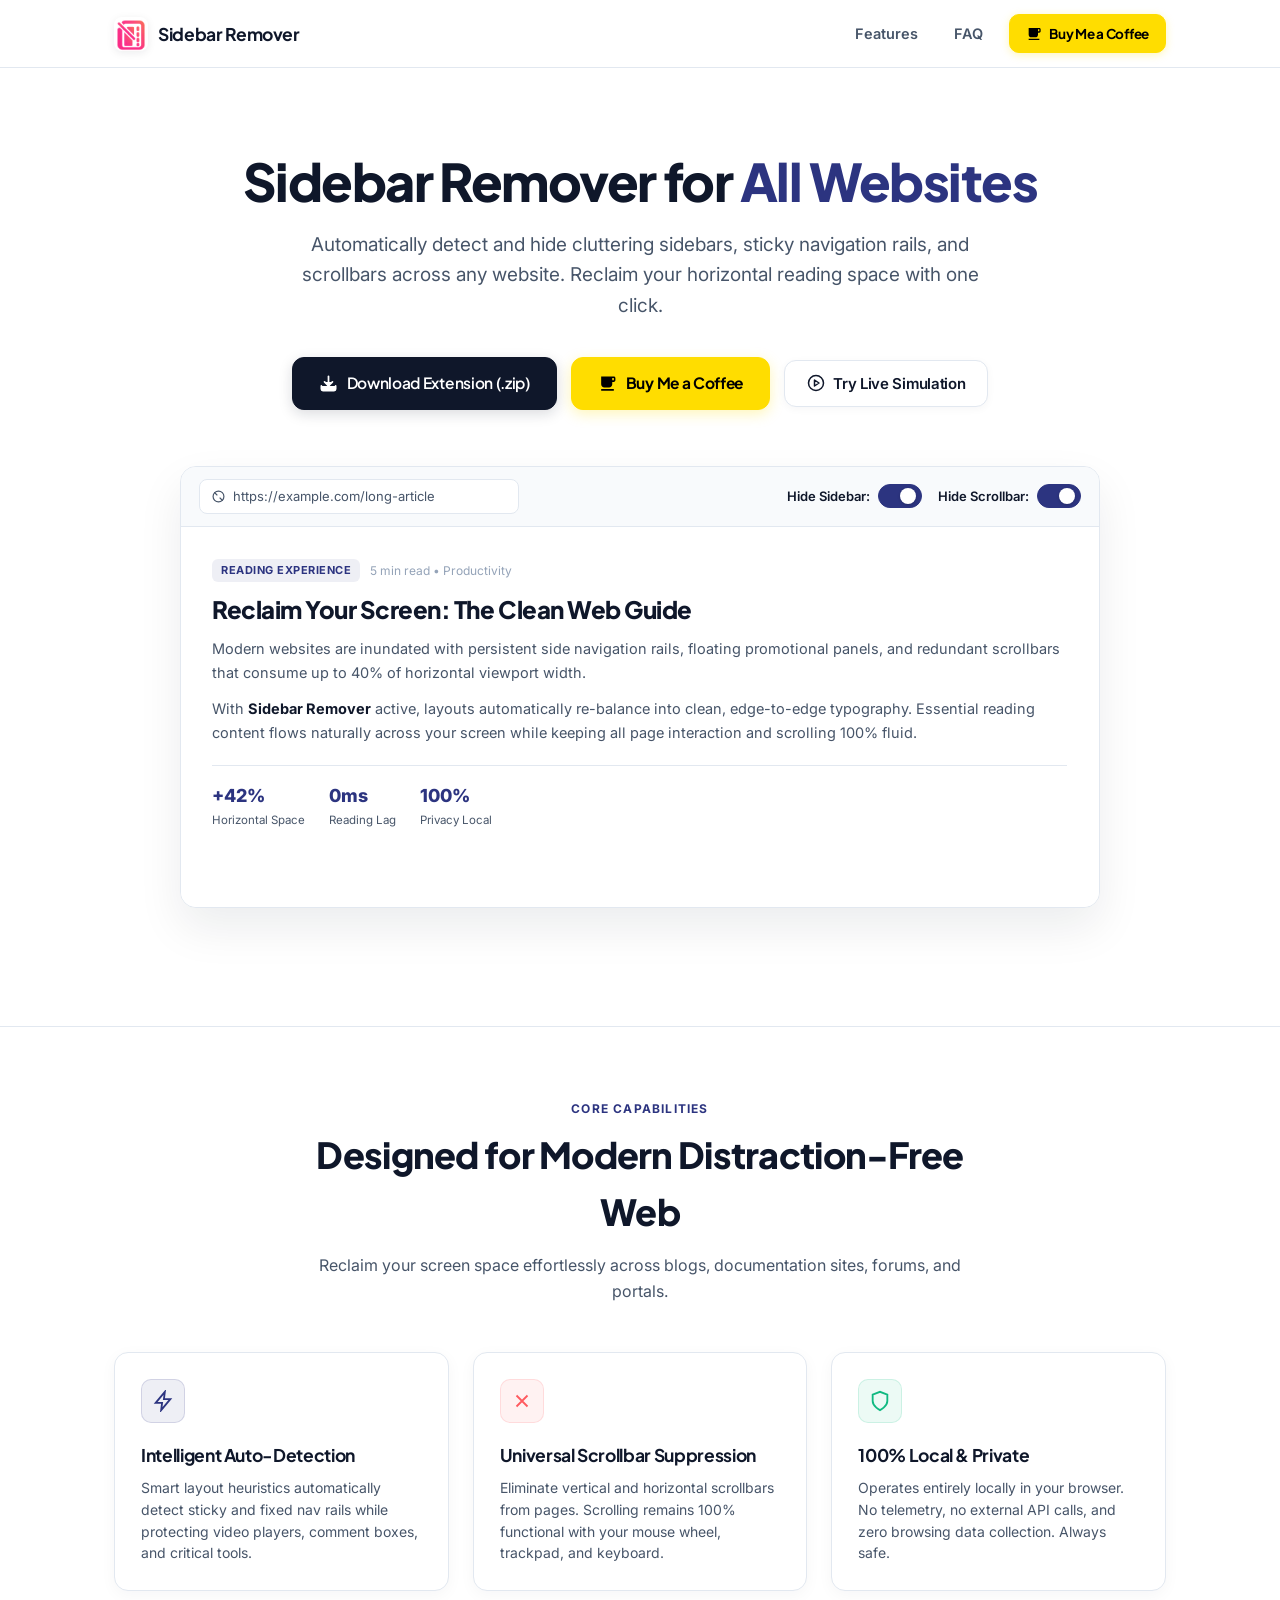
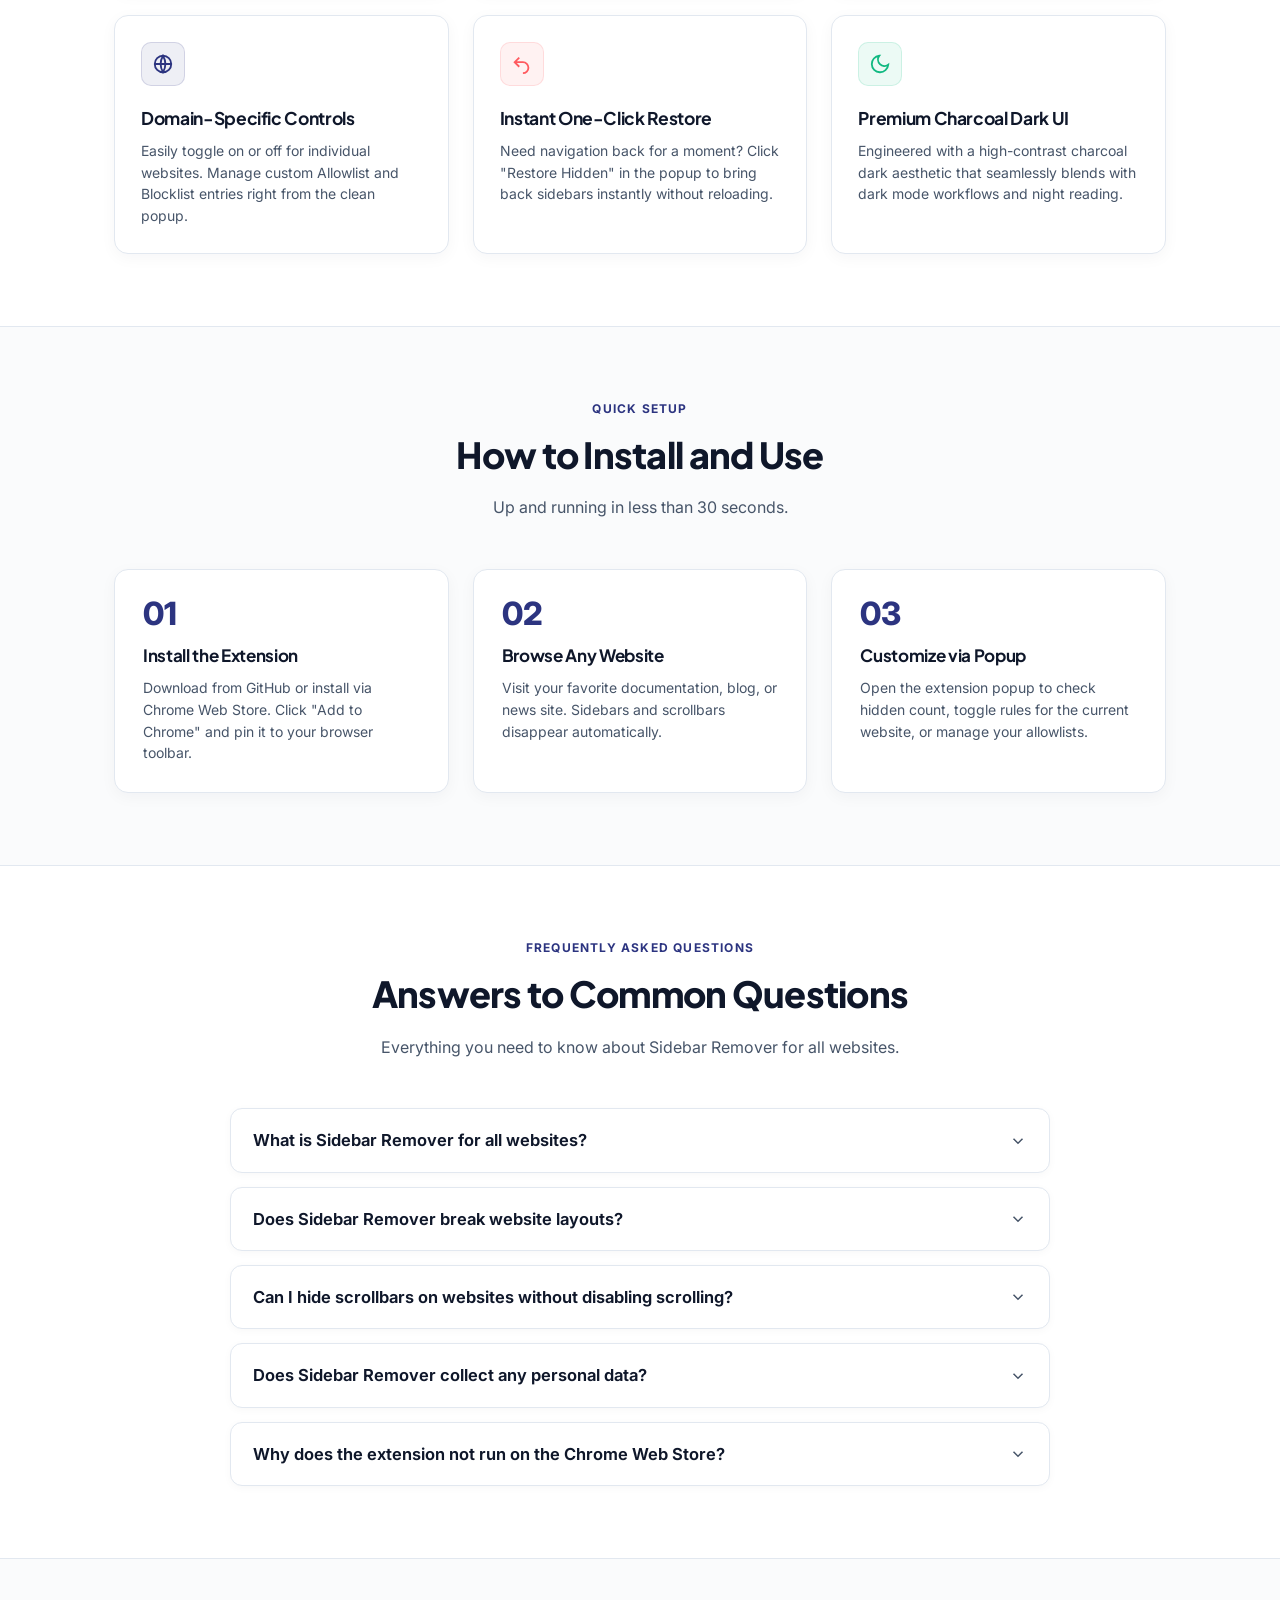
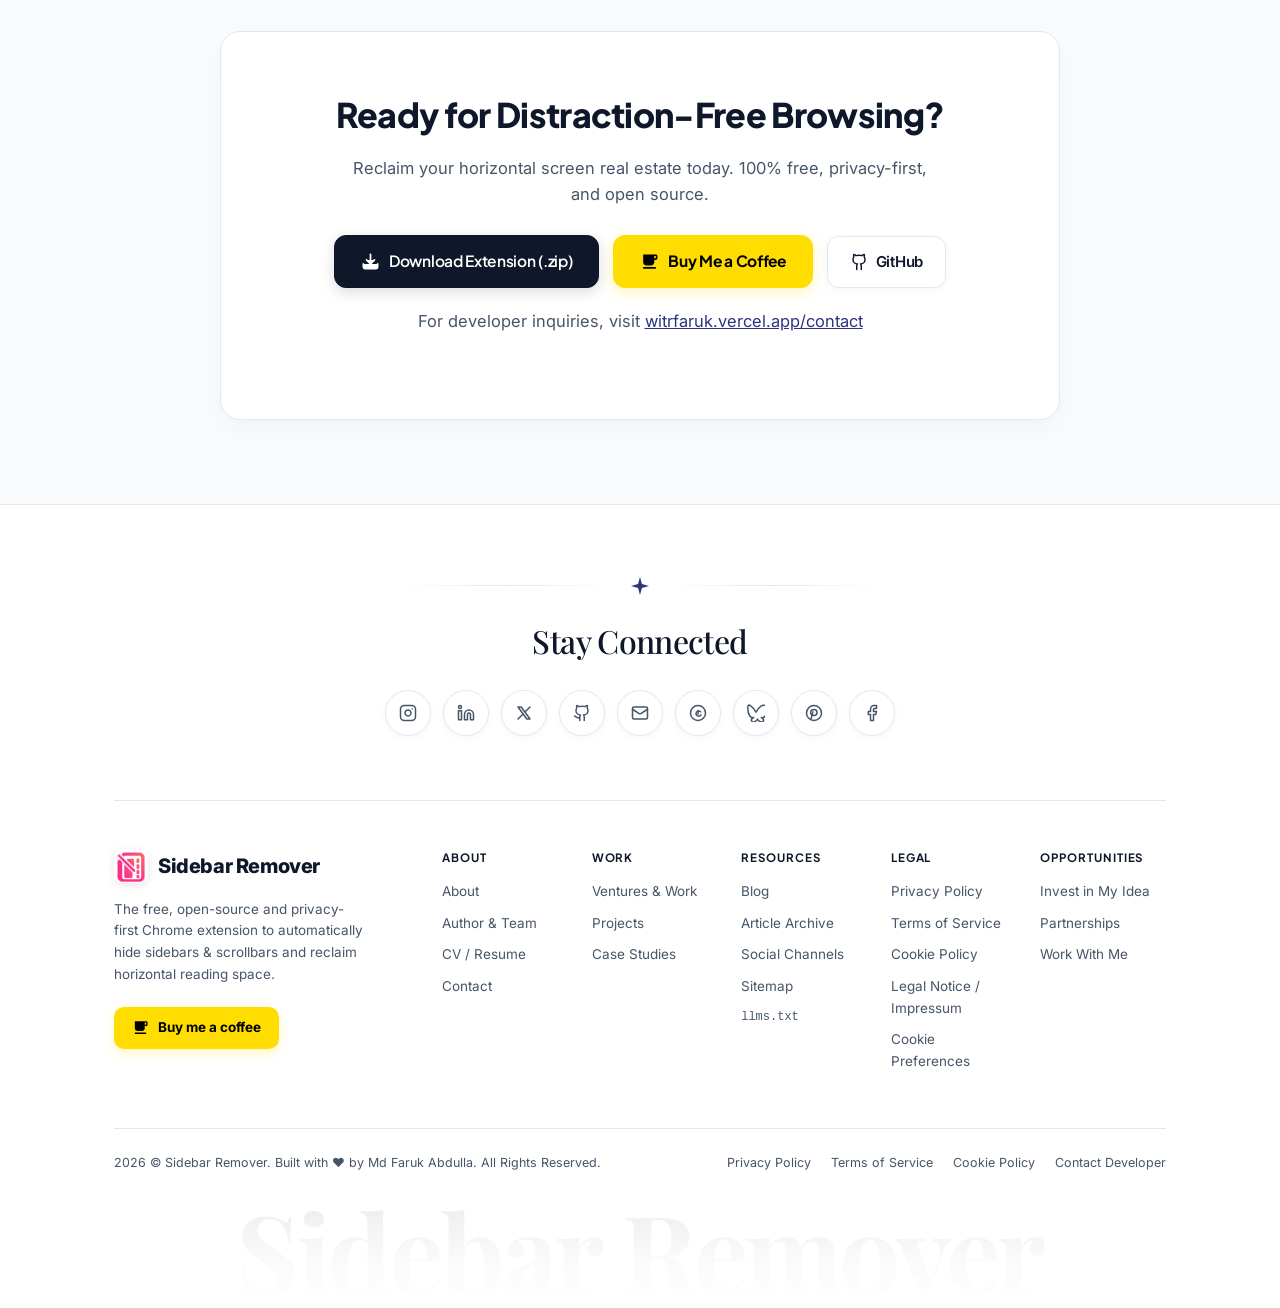
==== commit 3ac9dac2: "feat: add direct extension download button and quick install guide modal" ====
--- a/index.html
+++ b/index.html
@@ -1364,6 +1364,239 @@
         width: 100%;
       }
     }
+
+    /* Quick Install Modal Styles */
+    .install-modal-backdrop {
+      position: fixed;
+      inset: 0;
+      background-color: rgba(15, 23, 42, 0.65);
+      backdrop-filter: blur(8px);
+      -webkit-backdrop-filter: blur(8px);
+      z-index: 99999;
+      display: flex;
+      align-items: center;
+      justify-content: center;
+      padding: 16px;
+      opacity: 0;
+      visibility: hidden;
+      pointer-events: none;
+      transition: opacity 0.25s ease, visibility 0.25s ease;
+    }
+
+    .install-modal-backdrop.active {
+      opacity: 1;
+      visibility: visible;
+      pointer-events: auto;
+    }
+
+    .install-modal-dialog {
+      background-color: #FFFFFF;
+      border: 1px solid var(--border);
+      border-radius: 20px;
+      width: 100%;
+      max-width: 520px;
+      box-shadow: 0 25px 60px -15px rgba(15, 23, 42, 0.3), 0 0 0 1px rgba(226, 232, 240, 0.8);
+      position: relative;
+      padding: clamp(24px, 5vw, 32px);
+      transform: translateY(20px) scale(0.97);
+      transition: transform 0.25s cubic-bezier(0.16, 1, 0.3, 1);
+      max-height: 90vh;
+      overflow-y: auto;
+    }
+
+    .install-modal-backdrop.active .install-modal-dialog {
+      transform: translateY(0) scale(1);
+    }
+
+    .modal-close-btn {
+      position: absolute;
+      top: 16px;
+      right: 16px;
+      width: 34px;
+      height: 34px;
+      border-radius: 50%;
+      border: 1px solid var(--border);
+      background-color: #F8FAFC;
+      color: var(--text-secondary);
+      display: flex;
+      align-items: center;
+      justify-content: center;
+      cursor: pointer;
+      transition: all 0.15s ease;
+    }
+
+    .modal-close-btn:hover {
+      background-color: #F1F5F9;
+      color: var(--text-primary);
+    }
+
+    .modal-close-btn svg {
+      width: 16px;
+      height: 16px;
+    }
+
+    .modal-header {
+      text-align: center;
+      margin-bottom: 24px;
+    }
+
+    .modal-icon-badge {
+      width: 52px;
+      height: 52px;
+      border-radius: 14px;
+      background-color: rgba(44, 52, 128, 0.08);
+      color: var(--accent);
+      display: inline-flex;
+      align-items: center;
+      justify-content: center;
+      margin-bottom: 14px;
+    }
+
+    .modal-icon-badge svg {
+      width: 26px;
+      height: 26px;
+    }
+
+    .modal-title {
+      font-size: 22px;
+      font-weight: 800;
+      color: var(--text-primary);
+      margin-bottom: 6px;
+      letter-spacing: -0.02em;
+    }
+
+    .modal-subtitle {
+      font-size: 14px;
+      color: var(--text-secondary);
+      line-height: 1.5;
+    }
+
+    .modal-steps {
+      display: flex;
+      flex-direction: column;
+      gap: 14px;
+      margin-bottom: 24px;
+    }
+
+    .modal-step-card {
+      display: flex;
+      gap: 14px;
+      background-color: #F8FAFC;
+      border: 1px solid var(--border);
+      border-radius: 12px;
+      padding: 14px 16px;
+      align-items: flex-start;
+      text-align: left;
+    }
+
+    .step-num-badge {
+      width: 28px;
+      height: 28px;
+      border-radius: 50%;
+      background-color: var(--accent);
+      color: #FFFFFF;
+      font-size: 13px;
+      font-weight: 700;
+      display: flex;
+      align-items: center;
+      justify-content: center;
+      flex-shrink: 0;
+      margin-top: 2px;
+    }
+
+    .step-text-content {
+      flex: 1;
+      min-width: 0;
+    }
+
+    .step-text-content h4 {
+      font-size: 14.5px;
+      font-weight: 700;
+      color: var(--text-primary);
+      margin-bottom: 3px;
+    }
+
+    .step-text-content p {
+      font-size: 13px;
+      color: var(--text-secondary);
+      line-height: 1.5;
+    }
+
+    .step-text-content code {
+      font-family: SFMono-Regular, Menlo, Monaco, Consolas, monospace;
+      font-size: 12px;
+      background-color: #E2E8F0;
+      color: var(--text-primary);
+      padding: 2px 6px;
+      border-radius: 4px;
+    }
+
+    .step-action-bar {
+      margin-top: 8px;
+      display: flex;
+      align-items: center;
+      gap: 10px;
+      flex-wrap: wrap;
+    }
+
+    .copy-url-btn {
+      display: inline-flex;
+      align-items: center;
+      gap: 6px;
+      font-size: 12px;
+      font-weight: 600;
+      color: var(--accent);
+      background-color: #FFFFFF;
+      border: 1px solid var(--border);
+      border-radius: 6px;
+      padding: 5px 10px;
+      cursor: pointer;
+      transition: all 0.15s ease;
+    }
+
+    .copy-url-btn:hover {
+      background-color: rgba(44, 52, 128, 0.06);
+      border-color: var(--accent);
+    }
+
+    .copy-url-btn svg {
+      width: 14px;
+      height: 14px;
+    }
+
+    .copy-toast {
+      font-size: 11.5px;
+      color: var(--success);
+      font-weight: 600;
+      opacity: 0;
+      transition: opacity 0.2s ease;
+    }
+
+    .copy-toast.visible {
+      opacity: 1;
+    }
+
+    .modal-footer {
+      display: flex;
+      flex-direction: column;
+      gap: 12px;
+      text-align: center;
+    }
+
+    .modal-done-btn {
+      width: 100%;
+      justify-content: center;
+      padding: 12px 20px;
+      font-size: 15px;
+      border: none;
+      cursor: pointer;
+    }
+
+    .modal-tip {
+      font-size: 12px;
+      color: var(--text-muted);
+    }
+
   </style>
 </head>
 <body>
@@ -1421,9 +1654,13 @@
         </p>
 
         <div class="cta-group">
-          <a href="https://github.com/witrfaruk/Sidebar-Remover" class="btn-primary" target="_blank" rel="noopener noreferrer">
-            <svg viewBox="0 0 24 24"><path d="M12 2C6.48 2 2 6.48 2 12s4.48 10 10 10 10-4.48 10-10S17.52 2 12 2zm-1 14.5v-9l6 4.5-6 4.5z"/></svg>
-            <span>Get on GitHub</span>
+          <a href="sidebar-remover.zip" download="sidebar-remover.zip" class="btn-primary btn-download-ext" id="heroDownloadBtn">
+            <svg viewBox="0 0 24 24" fill="none" stroke="currentColor" stroke-width="2.2" stroke-linecap="round" stroke-linejoin="round">
+              <path d="M21 15v4a2 2 0 0 1-2 2H5a2 2 0 0 1-2-2v-4"></path>
+              <polyline points="7 10 12 15 17 10"></polyline>
+              <line x1="12" y1="15" x2="12" y2="3"></line>
+            </svg>
+            <span>Download Extension (.zip)</span>
           </a>
           <a href="https://buymeacoffee.com/witrfaruk" class="btn-coffee-large" target="_blank" rel="noopener noreferrer">
             <svg viewBox="0 0 24 24"><path d="M20 3H4v10c0 2.21 1.79 4 4 4h6c2.21 0 4-1.79 4-4v-3h2c1.1 0 2-.9 2-2V5c0-1.1-.9-2-2-2zm0 5h-2V5h2v3zM4 19h16v2H4z"/></svg>
@@ -1666,13 +1903,21 @@
           <h2>Ready for Distraction-Free Browsing?</h2>
           <p>Reclaim your horizontal screen real estate today. 100% free, privacy-first, and open source.</p>
           <div class="banner-actions">
-            <a href="https://github.com/witrfaruk/Sidebar-Remover" class="btn-primary" target="_blank" rel="noopener noreferrer">
-              <svg viewBox="0 0 24 24"><path d="M12 2C6.48 2 2 6.48 2 12s4.48 10 10 10 10-4.48 10-10S17.52 2 12 2zm-1 14.5v-9l6 4.5-6 4.5z"/></svg>
-              <span>Download on GitHub</span>
+            <a href="sidebar-remover.zip" download="sidebar-remover.zip" class="btn-primary btn-download-ext" id="bannerDownloadBtn">
+              <svg viewBox="0 0 24 24" fill="none" stroke="currentColor" stroke-width="2.2" stroke-linecap="round" stroke-linejoin="round">
+                <path d="M21 15v4a2 2 0 0 1-2 2H5a2 2 0 0 1-2-2v-4"></path>
+                <polyline points="7 10 12 15 17 10"></polyline>
+                <line x1="12" y1="15" x2="12" y2="3"></line>
+              </svg>
+              <span>Download Extension (.zip)</span>
             </a>
             <a href="https://buymeacoffee.com/witrfaruk" class="btn-coffee-large" target="_blank" rel="noopener noreferrer">
               <svg viewBox="0 0 24 24"><path d="M20 3H4v10c0 2.21 1.79 4 4 4h6c2.21 0 4-1.79 4-4v-3h2c1.1 0 2-.9 2-2V5c0-1.1-.9-2-2-2zm0 5h-2V5h2v3zM4 19h16v2H4z"/></svg>
               <span>Buy Me a Coffee</span>
+            </a>
+            <a href="https://github.com/witrfaruk/Sidebar-Remover" class="btn-secondary" target="_blank" rel="noopener noreferrer">
+              <svg viewBox="0 0 24 24" fill="none" stroke="currentColor" stroke-width="2" stroke-linecap="round" stroke-linejoin="round"><path d="M15 22v-4a4.8 4.8 0 0 0-1-3.5c3 0 6-2 6-5.5.08-1.25-.27-2.48-1-3.5.28-1.15.28-2.35 0-3.5 0 0-1 0-3 1.5-2.64-.5-5.36-.5-8 0C6 2 5 2 5 2c-.3 1.15-.3 2.35 0 3.5A5.403 5.403 0 0 0 4 9c0 3.5 3 5.5 6 5.5-.39.49-.68 1.05-.85 1.65-.17.6-.22 1.23-.15 1.85v4"></path></svg>
+              <span>GitHub</span>
             </a>
           </div>
           <p class="contact-sub">For developer inquiries, visit <a href="https://witrfaruk.vercel.app/contact" target="_blank" rel="noopener noreferrer">witrfaruk.vercel.app/contact</a></p>
@@ -1844,6 +2089,73 @@
     </div>
   </footer>
 
+  <!-- Quick Install Guide Modal (Shown when Extension is Downloaded) -->
+  <div class="install-modal-backdrop" id="installModal" aria-hidden="true">
+    <div class="install-modal-dialog" role="dialog" aria-modal="true" aria-labelledby="modalTitle">
+      <button type="button" class="modal-close-btn" id="modalCloseBtn" aria-label="Close modal">
+        <svg viewBox="0 0 24 24" fill="none" stroke="currentColor" stroke-width="2.2" stroke-linecap="round" stroke-linejoin="round">
+          <line x1="18" y1="6" x2="6" y2="18"></line>
+          <line x1="6" y1="6" x2="18" y2="18"></line>
+        </svg>
+      </button>
+
+      <div class="modal-header">
+        <div class="modal-icon-badge">
+          <svg viewBox="0 0 24 24" fill="none" stroke="currentColor" stroke-width="2.5" stroke-linecap="round" stroke-linejoin="round">
+            <path d="M21 15v4a2 2 0 0 1-2 2H5a2 2 0 0 1-2-2v-4"></path>
+            <polyline points="7 10 12 15 17 10"></polyline>
+            <line x1="12" y1="15" x2="12" y2="3"></line>
+          </svg>
+        </div>
+        <h3 id="modalTitle" class="modal-title">Extension Downloaded!</h3>
+        <p class="modal-subtitle">Follow these 3 quick steps to install Sidebar Remover in Chrome (takes ~15 seconds):</p>
+      </div>
+
+      <div class="modal-steps">
+        <!-- Step 1 -->
+        <div class="modal-step-card">
+          <div class="step-num-badge">1</div>
+          <div class="step-text-content">
+            <h4>Extract the ZIP file</h4>
+            <p>Locate <code>sidebar-remover.zip</code> in your Downloads, right-click it, and click <strong>Extract All...</strong>.</p>
+          </div>
+        </div>
+
+        <!-- Step 2 -->
+        <div class="modal-step-card">
+          <div class="step-num-badge">2</div>
+          <div class="step-text-content">
+            <h4>Open Extensions &amp; Enable Developer Mode</h4>
+            <p>In a new Chrome tab, open <code>chrome://extensions</code>, then toggle on <strong>Developer mode</strong> (top-right corner).</p>
+            <div class="step-action-bar">
+              <button type="button" class="copy-url-btn" id="copyExtUrlBtn">
+                <svg viewBox="0 0 24 24" fill="none" stroke="currentColor" stroke-width="2"><rect x="9" y="9" width="13" height="13" rx="2" ry="2"></rect><path d="M5 15H4a2 2 0 0 1-2-2V4a2 2 0 0 1 2-2h9a2 2 0 0 1 2 2v1"></path></svg>
+                <span>Copy chrome://extensions</span>
+              </button>
+              <span class="copy-toast" id="copyToast">Copied to clipboard!</span>
+            </div>
+          </div>
+        </div>
+
+        <!-- Step 3 -->
+        <div class="modal-step-card">
+          <div class="step-num-badge">3</div>
+          <div class="step-text-content">
+            <h4>Click "Load unpacked"</h4>
+            <p>Click <strong>Load unpacked</strong> (top-left) and select the extracted folder. The extension is now live!</p>
+          </div>
+        </div>
+      </div>
+
+      <div class="modal-footer">
+        <button type="button" class="btn-primary modal-done-btn" id="modalDoneBtn">
+          <span>Got it! Start Browsing</span>
+        </button>
+        <p class="modal-tip">Tip: Pin the extension icon to your Chrome toolbar for instant 1-click toggling.</p>
+      </div>
+    </div>
+  </div>
+
   <script>
     // 1. Force page to always refresh/load from top (0, 0)
     if ('scrollRestoration' in history) {
@@ -1932,6 +2244,64 @@
         }
       });
     });
+
+    // 7. Download Modal Handler
+    const installModal = document.getElementById('installModal');
+    const modalCloseBtn = document.getElementById('modalCloseBtn');
+    const modalDoneBtn = document.getElementById('modalDoneBtn');
+    const copyExtUrlBtn = document.getElementById('copyExtUrlBtn');
+    const copyToast = document.getElementById('copyToast');
+
+    function openInstallModal() {
+      if (installModal) {
+        installModal.classList.add('active');
+        installModal.setAttribute('aria-hidden', 'false');
+      }
+    }
+
+    function closeInstallModal() {
+      if (installModal) {
+        installModal.classList.remove('active');
+        installModal.setAttribute('aria-hidden', 'true');
+      }
+    }
+
+    document.querySelectorAll('.btn-download-ext').forEach(btn => {
+      btn.addEventListener('click', () => {
+        setTimeout(openInstallModal, 200);
+      });
+    });
+
+    if (modalCloseBtn) modalCloseBtn.addEventListener('click', closeInstallModal);
+    if (modalDoneBtn) modalDoneBtn.addEventListener('click', closeInstallModal);
+
+    if (installModal) {
+      installModal.addEventListener('click', (e) => {
+        if (e.target === installModal) closeInstallModal();
+      });
+    }
+
+    document.addEventListener('keydown', (e) => {
+      if (e.key === 'Escape') closeInstallModal();
+    });
+
+    if (copyExtUrlBtn && copyToast) {
+      copyExtUrlBtn.addEventListener('click', () => {
+        navigator.clipboard.writeText('chrome://extensions').then(() => {
+          copyToast.classList.add('visible');
+          setTimeout(() => copyToast.classList.remove('visible'), 2500);
+        }).catch(() => {
+          const tempInput = document.createElement('input');
+          tempInput.value = 'chrome://extensions';
+          document.body.appendChild(tempInput);
+          tempInput.select();
+          document.execCommand('copy');
+          document.body.removeChild(tempInput);
+          copyToast.classList.add('visible');
+          setTimeout(() => copyToast.classList.remove('visible'), 2500);
+        });
+      });
+    }
   </script>
 </body>
 </html>
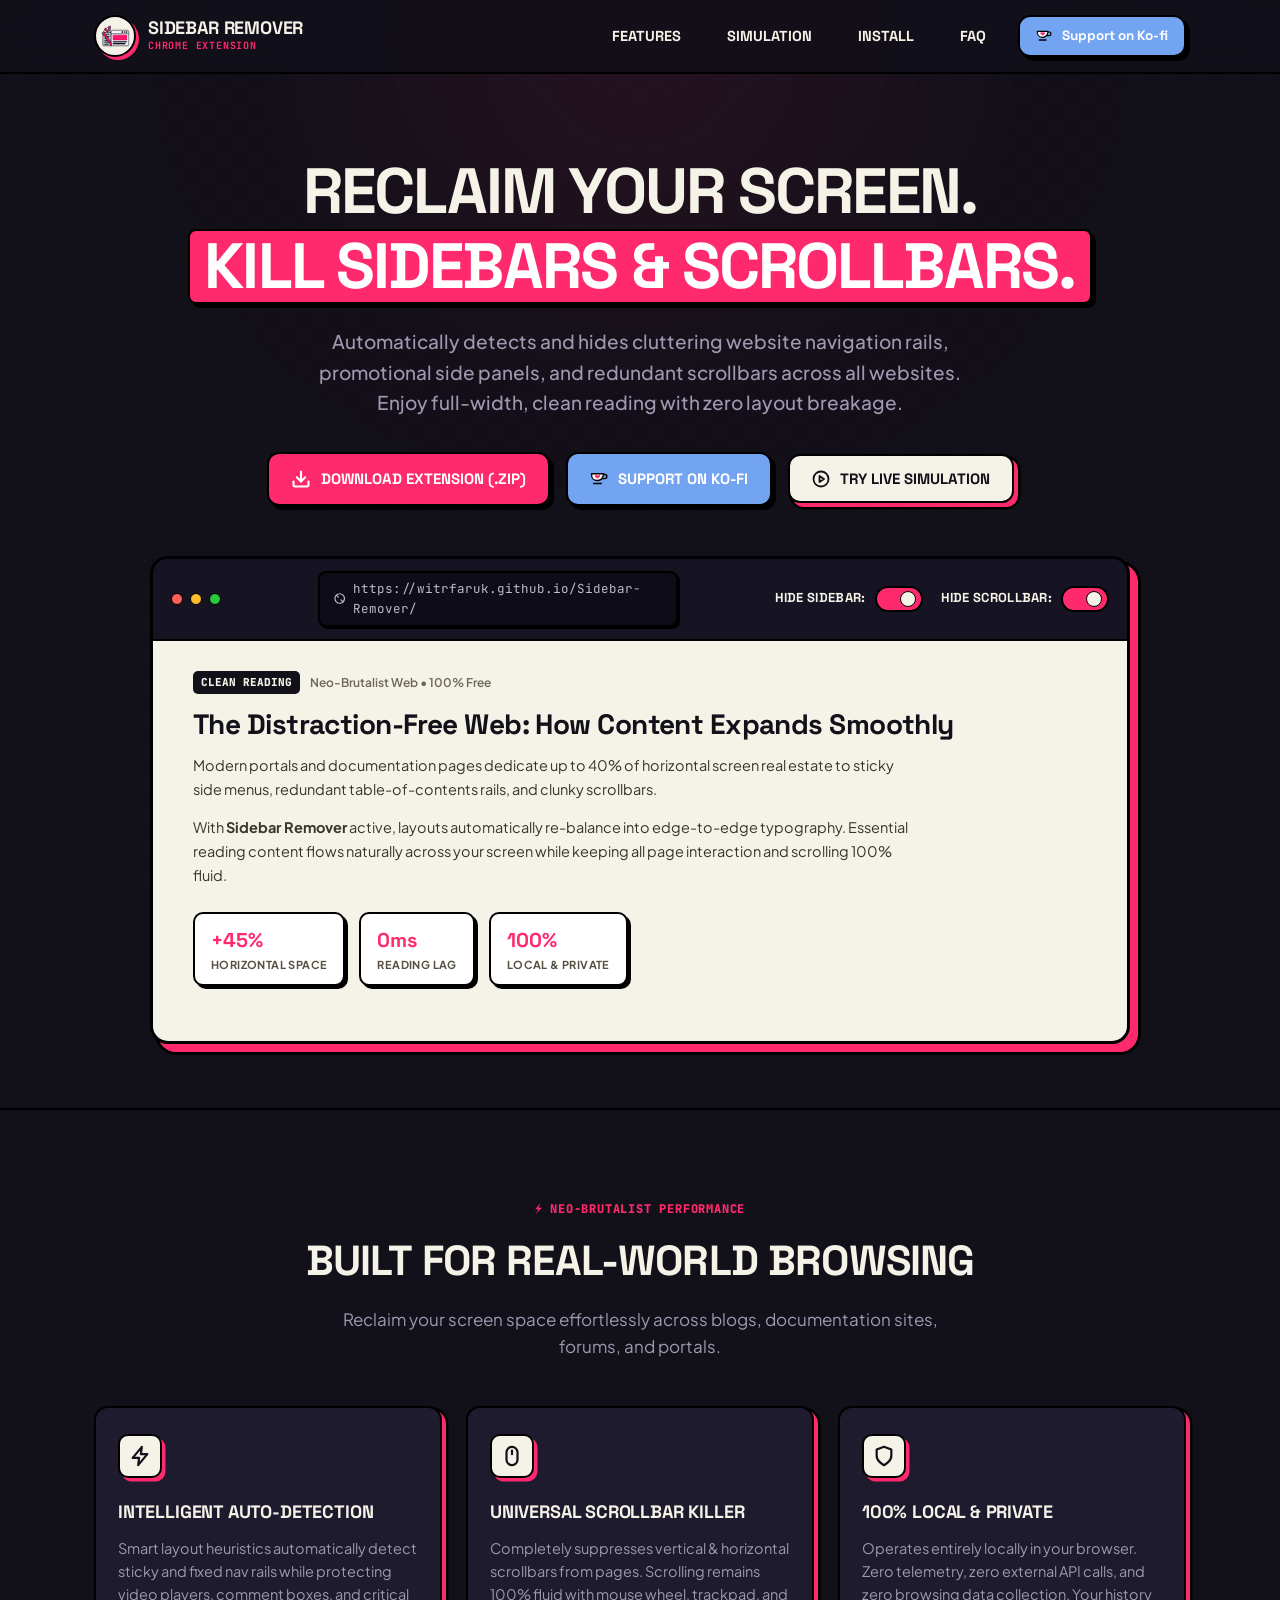
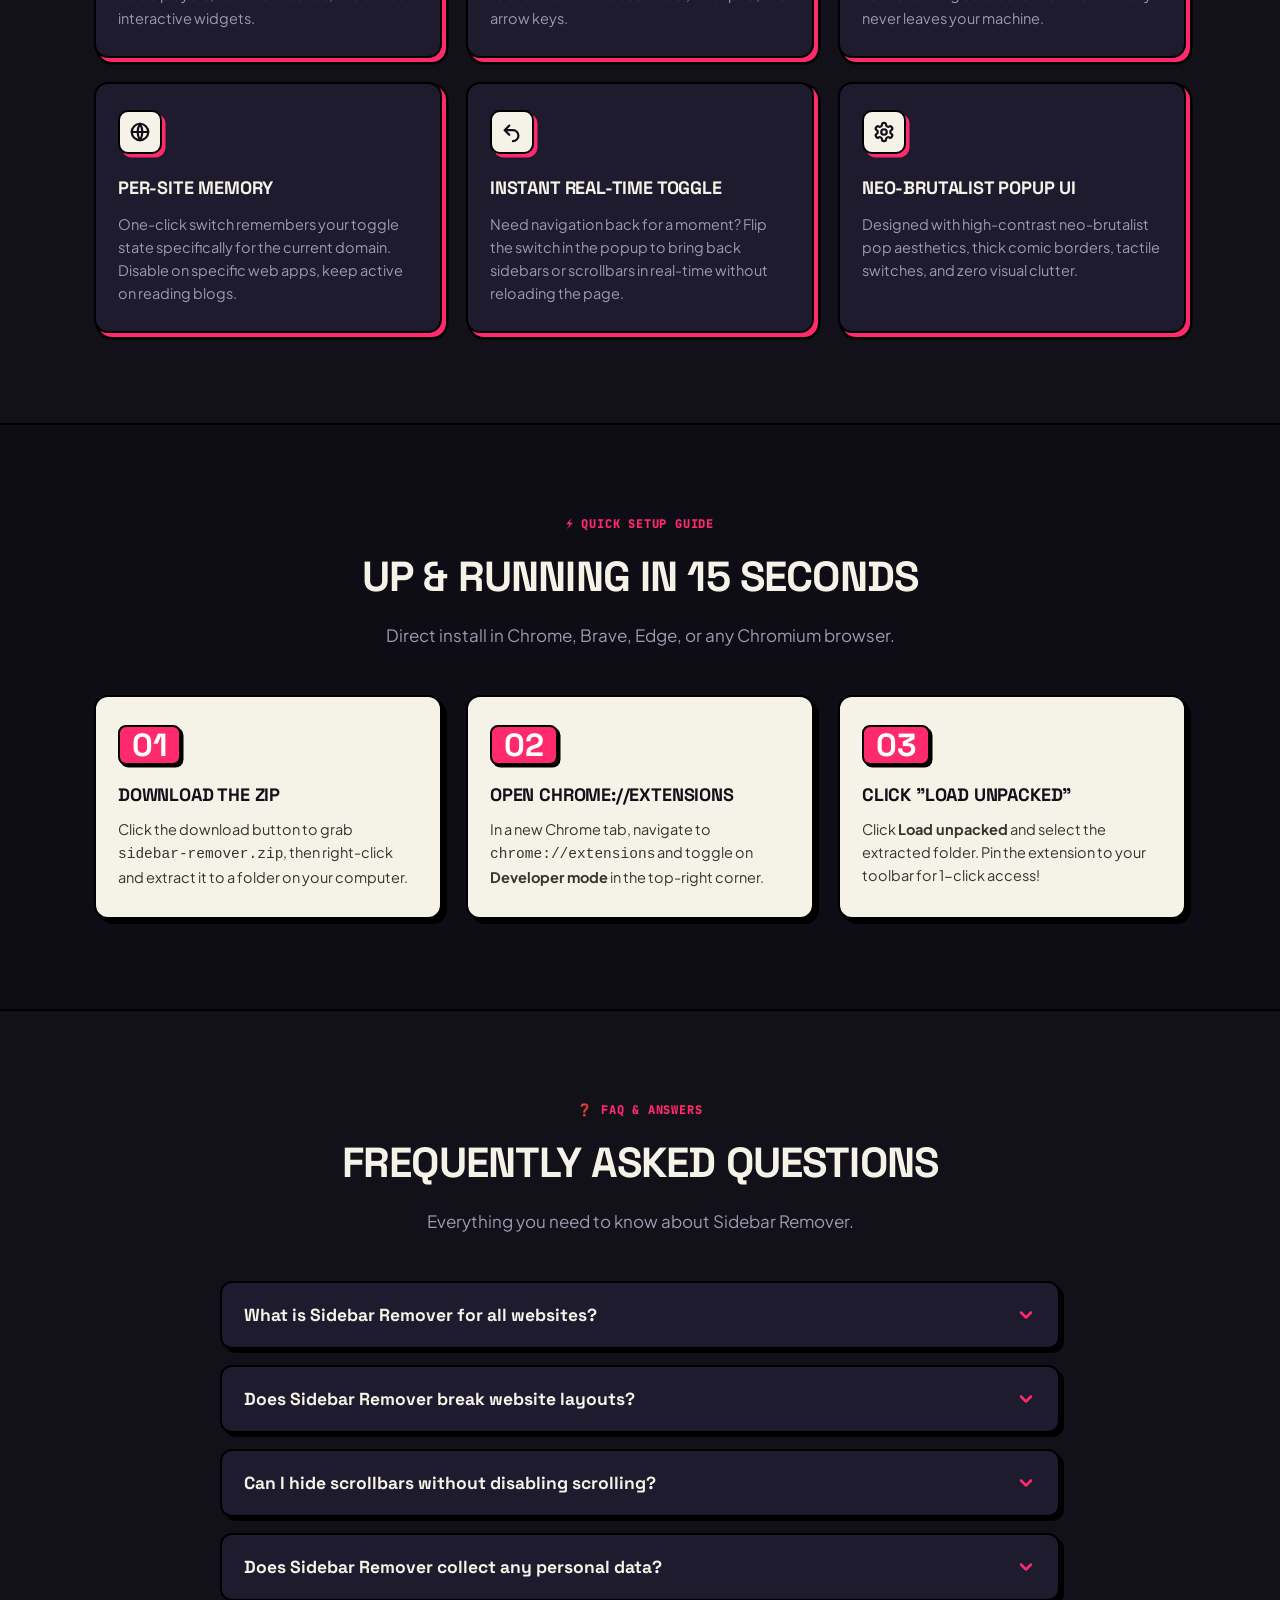
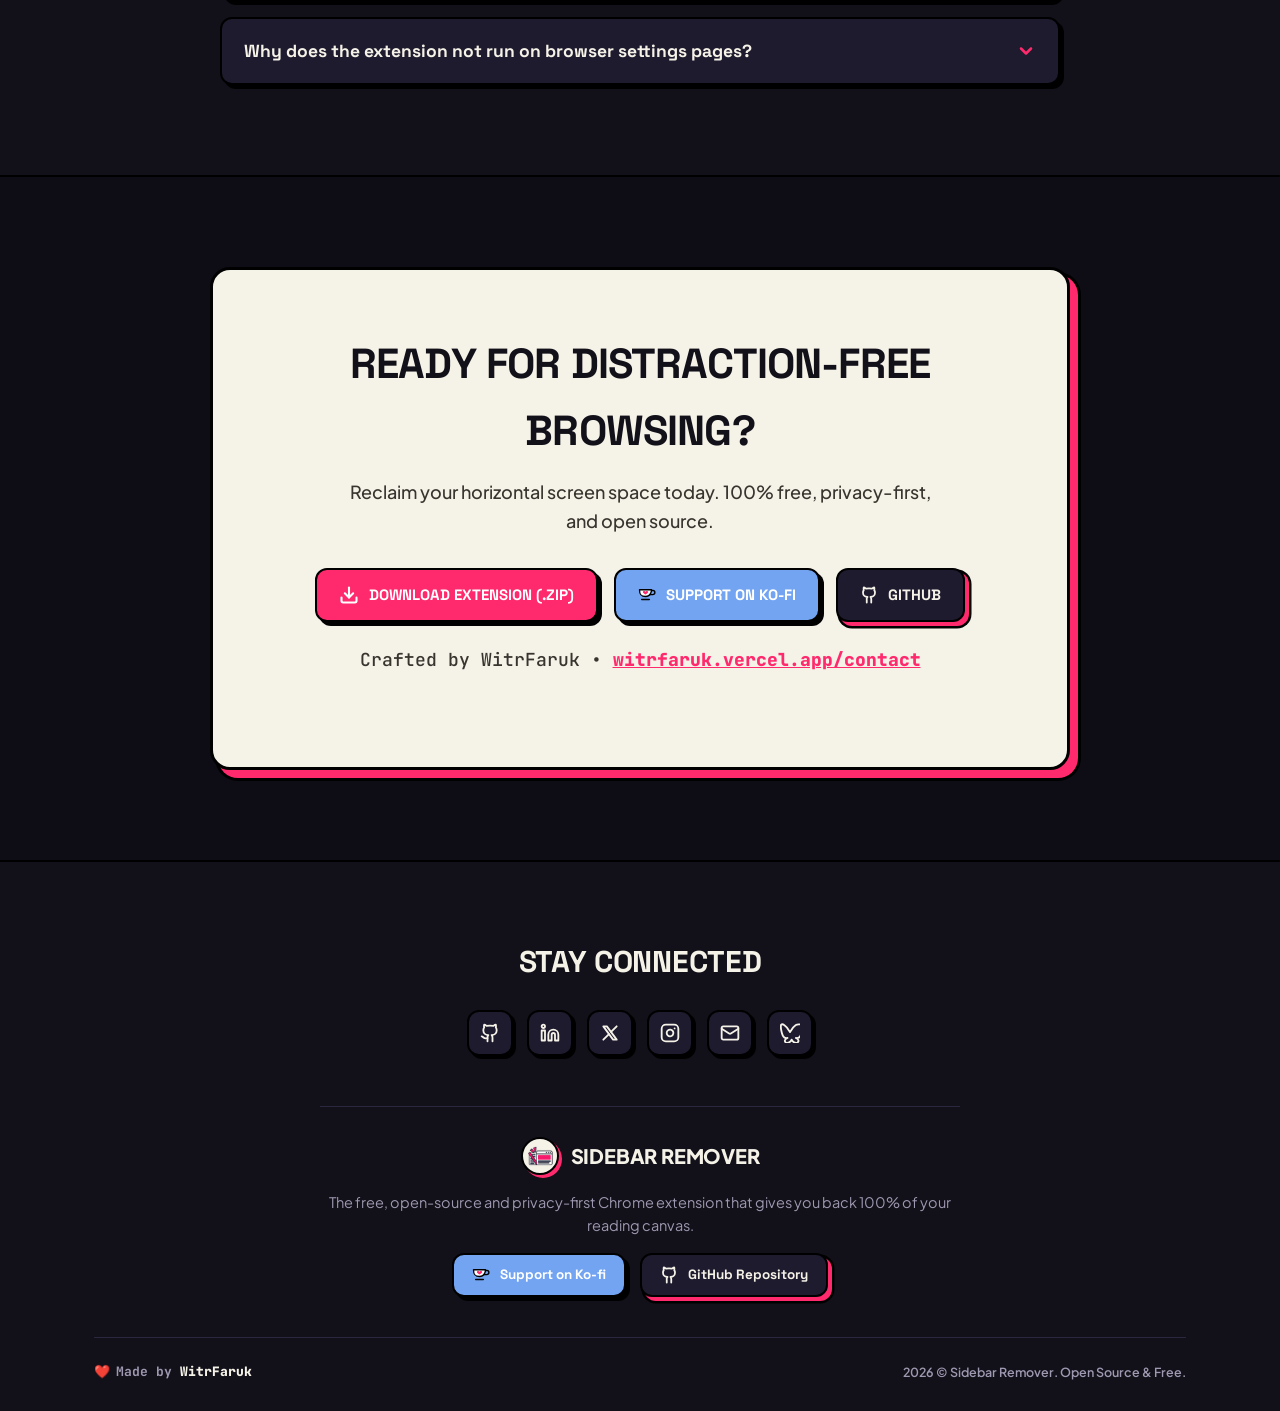
==== commit e8162ad0: "feat: self-hosted local fonts, neo-brutalist footer & support panel, per-site memory, and updated do" ====
--- a/index.html
+++ b/index.html
@@ -3,7 +3,7 @@
 <head>
   <meta charset="utf-8" />
   <meta name="viewport" content="width=device-width, initial-scale=1.0" />
-  <title>Sidebar Remover for All Websites — Hide Clutter &amp; Scrollbars (Chrome Extension)</title>
+  <title>Sidebar Remover for All Websites — Reclaim Your Screen (Chrome Extension)</title>
   <meta name="description" content="Automatically detect and remove distracting website sidebars and scrollbars across all websites. Reclaim horizontal screen space with this 100% local, privacy-first Chrome Extension." />
   <meta name="keywords" content="sidebar remover for all websites, remove sidebar chrome extension, hide website sidebar, hide scrollbars chrome, website sidebar blocker, distraction free reading, reclaim screen space" />
   <meta name="author" content="WitrFaruk" />
@@ -20,7 +20,7 @@
   <meta property="og:site_name" content="Sidebar Remover" />
 
   <!-- Twitter Card -->
-  <meta name="twitter:card" content="summary" />
+  <meta name="twitter:card" content="summary_large_image" />
   <meta name="twitter:url" content="https://witrfaruk.github.io/Sidebar-Remover/" />
   <meta name="twitter:title" content="Sidebar Remover for All Websites — Chrome Extension" />
   <meta name="twitter:description" content="Automatically detect and hide cluttering website sidebars and scrollbars across any website. Fully local &amp; reversible." />
@@ -30,12 +30,12 @@
   <link rel="icon" type="image/png" sizes="32x32" href="icons/icon32.png" />
   <link rel="icon" type="image/png" sizes="16x16" href="icons/icon16.png" />
   <link rel="apple-touch-icon" href="icons/icon128.png" />
-  <meta name="theme-color" content="#FFFFFF" />
-
-  <!-- Google Fonts (Matching witrfaruk.vercel.app) -->
+  <meta name="theme-color" content="#121019" />
+
+  <!-- Google Fonts: Space Grotesk (Neo-Brutalist Display), Plus Jakarta Sans & JetBrains Mono -->
   <link rel="preconnect" href="https://fonts.googleapis.com" />
   <link rel="preconnect" href="https://fonts.gstatic.com" crossorigin />
-  <link href="https://fonts.googleapis.com/css2?family=Inter:wght@400;500;600;700&family=Playfair+Display:ital,wght@0,500;0,700;1,400&family=Plus+Jakarta+Sans:wght@500;600;700;800&display=swap" rel="stylesheet" />
+  <link href="https://fonts.googleapis.com/css2?family=JetBrains+Mono:wght@500;600;700;800&family=Plus+Jakarta+Sans:wght@500;600;700;800&family=Space+Grotesk:wght@600;700;800;900&display=swap" rel="stylesheet" />
 
   <!-- Structured Data: SoftwareApplication Schema -->
   <script type="application/ld+json">
@@ -54,11 +54,11 @@
     "author": {
       "@type": "Person",
       "name": "WitrFaruk",
-      "url": "https://witrfaruk.vercel.app/contact"
+      "url": "https://witrfaruk.vercel.app/?utm_source=sidebar_remover_github_pages&utm_medium=website&utm_campaign=creator_credit"
     },
     "url": "https://witrfaruk.github.io/Sidebar-Remover/",
     "image": "https://witrfaruk.github.io/Sidebar-Remover/icons/icon128.png",
-    "downloadUrl": "https://github.com/witrfaruk/Sidebar-Remover"
+    "downloadUrl": "https://witrfaruk.github.io/Sidebar-Remover/sidebar-remover.zip?utm_source=sidebar_remover_github_pages&utm_medium=website&utm_campaign=extension_download"
   }
   </script>
 
@@ -105,7 +105,7 @@
         "name": "Can I enable or disable it for specific websites?",
         "acceptedAnswer": {
           "@type": "Answer",
-          "text": "Yes. The extension popup includes a one-click switch for the current website, as well as customizable Allowlist and Blocklist settings so you have full control over where it runs."
+          "text": "Yes. The extension popup includes instant toggles for the current website as well as global defaults for scrollbars and sidebars."
         }
       }
     ]
@@ -113,28 +113,27 @@
   </script>
 
   <style>
+    /* ==========================================================================
+       Neo-Brutalist Design System Tokens (Matching Extension Popup Theme)
+       ========================================================================== */
     :root {
-      --bg-main: #FFFFFF;
-      --bg-page: #FAFBFC;
-      --bg-card: #FFFFFF;
-      --bg-elevated: #F8FAFC;
-      --bg-elevated-hover: #F1F5F9;
-      --text-primary: #0F172A;
-      --text-secondary: #475569;
-      --text-muted: #94A3B8;
-      --border: #E2E8F0;
-      --border-subtle: #F1F5F9;
-      --accent: #2C3480;            /* Signature Royal Indigo from witrfaruk.vercel.app */
-      --accent-hover: #1E2563;
-      --accent-light: rgba(44, 52, 128, 0.08);
-      --coral: #FF5A5F;
-      --success: #10B981;
-      --coffee: #FFDD00;            /* Buy Me a Coffee Iconic Yellow */
-      --coffee-hover: #F5D300;
-      --coffee-text: #000000;
-      --disabled: #94A3B8;
-      --focus-outline: #2C3480;
-      --header-height: 68px;
+      --bg-dark: #121019;
+      --bg-card-dark: #1F1B2E;
+      --bg-card-alt: #181524;
+      --bg-cream: #F5F2E8;
+      --text-cream: #F5F2E8;
+      --text-dark: #121019;
+      --text-muted: #9E98B0;
+      --border-dark: #000000;
+      --border-subtle: #2C2640;
+      --accent-pink: #FF2A6D;
+      --accent-pink-hover: #ff4783;
+      --accent-cyan: #00F0FF;
+      --accent-yellow: #FFE600;
+      --kofi-blue: #72a4f2;
+      --kofi-blue-hover: #5d95e8;
+      --switch-off: #342D4B;
+      --header-height: 74px;
     }
 
     *, *::before, *::after {
@@ -148,9 +147,9 @@
     }
 
     body {
-      background-color: var(--bg-main);
-      color: var(--text-primary);
-      font-family: "Inter", -apple-system, BlinkMacSystemFont, "Segoe UI", Roboto, sans-serif;
+      background-color: var(--bg-dark);
+      color: var(--text-cream);
+      font-family: 'Plus Jakarta Sans', -apple-system, BlinkMacSystemFont, sans-serif;
       font-size: 16px;
       line-height: 1.6;
       overflow-x: hidden;
@@ -158,86 +157,167 @@
       -moz-osx-font-smoothing: grayscale;
     }
 
-    h1, h2, h3, h4, h5, h6, .brand, .btn-primary, .btn-secondary, .btn-coffee-large, .btn-coffee {
-      font-family: "Plus Jakarta Sans", -apple-system, BlinkMacSystemFont, "Segoe UI", Roboto, sans-serif;
-      letter-spacing: -0.02em;
-    }
-
-    a {
-      color: var(--accent);
-      text-decoration: none;
-      transition: color 0.15s ease;
-    }
-
-    a:hover {
-      color: var(--accent-hover);
-    }
-
-    /* Ambient Glowing Gradients (Matching witrfaruk.vercel.app) */
-    .ambient-glow-wrapper {
+    /* Ambient Comic Halftone / Cyber Grid Background */
+    body::before {
+      content: "";
       position: fixed;
       inset: 0;
+      background-image: 
+        radial-gradient(#252037 1.5px, transparent 1.5px),
+        radial-gradient(#1A1628 1.5px, transparent 1.5px);
+      background-size: 32px 32px;
+      background-position: 0 0, 16px 16px;
+      opacity: 0.6;
       pointer-events: none;
-      z-index: -1;
-      overflow: hidden;
-    }
-
+      z-index: -2;
+    }
+
+    /* Soft ambient pink glow top */
     .ambient-glow {
-      position: absolute;
-      border-radius: 50%;
-      filter: blur(140px);
-      pointer-events: none;
-    }
-
-    .glow-top {
-      top: -150px;
+      position: fixed;
+      top: -200px;
       left: 50%;
       transform: translateX(-50%);
       width: 900px;
-      height: 480px;
-      background: radial-gradient(circle, rgba(44, 52, 128, 0.08) 0%, transparent 70%);
-      opacity: 0.85;
-    }
-
-    .glow-middle {
-      top: 38%;
-      left: -180px;
-      width: 650px;
-      height: 550px;
-      background: radial-gradient(circle, rgba(44, 52, 128, 0.06) 0%, transparent 70%);
-      opacity: 0.7;
-    }
-
-    .glow-bottom {
-      bottom: 8%;
-      right: -180px;
-      width: 750px;
-      height: 550px;
-      background: radial-gradient(circle, rgba(44, 52, 128, 0.06) 0%, transparent 70%);
-      opacity: 0.7;
-    }
-
-    /* Container */
+      height: 500px;
+      background: radial-gradient(circle, rgba(255, 42, 109, 0.12) 0%, transparent 70%);
+      filter: blur(120px);
+      pointer-events: none;
+      z-index: -1;
+    }
+
+    h1, h2, h3, h4, h5, h6, .brand-text, .neo-heading {
+      font-family: 'Space Grotesk', sans-serif;
+      font-weight: 800;
+      letter-spacing: -0.02em;
+    }
+
+    a {
+      color: inherit;
+      text-decoration: none;
+    }
+
     .container {
       width: 100%;
-      max-width: 1100px;
+      max-width: 1140px;
       margin: 0 auto;
       padding: 0 24px;
     }
 
-    /* Header Nav */
+    /* ==========================================================================
+       Neo-Brutalist Buttons & Components
+       ========================================================================== */
+    .neo-btn {
+      display: inline-flex;
+      align-items: center;
+      justify-content: center;
+      gap: 10px;
+      font-family: 'Space Grotesk', sans-serif;
+      font-weight: 800;
+      font-size: 15px;
+      padding: 13px 22px;
+      border-radius: 12px;
+      border: 2.5px solid var(--border-dark);
+      cursor: pointer;
+      text-decoration: none;
+      user-select: none;
+      transition: transform 0.12s ease, box-shadow 0.12s ease, background-color 0.12s ease;
+    }
+
+    .neo-btn-primary {
+      background-color: var(--accent-pink);
+      color: #FFFFFF;
+      box-shadow: 4px 4px 0 0 var(--border-dark);
+    }
+    .neo-btn-primary:hover {
+      background-color: var(--accent-pink-hover);
+      transform: translate(-2px, -2px);
+      box-shadow: 6px 6px 0 0 var(--border-dark);
+    }
+    .neo-btn-primary:active {
+      transform: translate(2px, 2px);
+      box-shadow: 2px 2px 0 0 var(--border-dark);
+    }
+
+    .neo-btn-cream {
+      background-color: var(--bg-cream);
+      color: var(--text-dark);
+      box-shadow: 4px 4px 0 0 var(--accent-pink), 4px 4px 0 2.5px var(--border-dark);
+    }
+    .neo-btn-cream:hover {
+      background-color: #FFFFFF;
+      transform: translate(-2px, -2px);
+      box-shadow: 6px 6px 0 0 var(--accent-pink), 6px 6px 0 2.5px var(--border-dark);
+    }
+    .neo-btn-cream:active {
+      transform: translate(2px, 2px);
+      box-shadow: 2px 2px 0 0 var(--accent-pink), 2px 2px 0 2.5px var(--border-dark);
+    }
+
+    .neo-btn-kofi {
+      background-color: var(--kofi-blue);
+      color: #FFFFFF;
+      box-shadow: 4px 4px 0 0 var(--border-dark);
+    }
+    .neo-btn-kofi:hover {
+      background-color: var(--kofi-blue-hover);
+      transform: translate(-2px, -2px);
+      box-shadow: 6px 6px 0 0 var(--border-dark);
+    }
+    .neo-btn-kofi:active {
+      transform: translate(2px, 2px);
+      box-shadow: 2px 2px 0 0 var(--border-dark);
+    }
+
+    .neo-btn-dark {
+      background-color: var(--bg-card-dark);
+      color: var(--text-cream);
+      border-color: var(--border-dark);
+      box-shadow: 4px 4px 0 0 var(--accent-pink), 4px 4px 0 2.5px var(--border-dark);
+    }
+    .neo-btn-dark:hover {
+      background-color: #27223b;
+      transform: translate(-2px, -2px);
+      box-shadow: 6px 6px 0 0 var(--accent-pink), 6px 6px 0 2.5px var(--border-dark);
+    }
+    .neo-btn-dark:active {
+      transform: translate(2px, 2px);
+      box-shadow: 2px 2px 0 0 var(--accent-pink), 2px 2px 0 2.5px var(--border-dark);
+    }
+
+    /* Neo-Brutalist Badge */
+    .neo-pill-badge {
+      display: inline-flex;
+      align-items: center;
+      gap: 7px;
+      padding: 6px 14px;
+      border-radius: 999px;
+      border: 2px solid var(--border-dark);
+      background-color: var(--bg-card-dark);
+      color: var(--accent-pink);
+      font-family: 'JetBrains Mono', monospace;
+      font-size: 12px;
+      font-weight: 700;
+      letter-spacing: 0.5px;
+      box-shadow: 3px 3px 0 0 var(--border-dark);
+      text-transform: uppercase;
+      margin-bottom: 20px;
+    }
+
+    /* ==========================================================================
+       Site Header
+       ========================================================================== */
     header.site-header {
       position: sticky;
       top: 0;
       z-index: 100;
-      background-color: rgba(255, 255, 255, 0.88);
-      backdrop-filter: blur(16px);
-      -webkit-backdrop-filter: blur(16px);
-      border-bottom: 1px solid var(--border);
+      background-color: rgba(18, 16, 25, 0.92);
+      backdrop-filter: blur(14px);
+      -webkit-backdrop-filter: blur(14px);
+      border-bottom: 2.5px solid var(--border-dark);
       height: var(--header-height);
       display: flex;
       align-items: center;
-      transition: box-shadow 0.2s ease;
     }
 
     .nav-inner {
@@ -250,558 +330,496 @@
     .brand {
       display: flex;
       align-items: center;
-      gap: 10px;
-      color: var(--text-primary);
-      font-weight: 700;
-      font-size: 17.5px;
+      gap: 12px;
       cursor: pointer;
       user-select: none;
     }
 
-    .brand img {
-      width: 34px;
-      height: 34px;
+    .brand-logo-frame {
+      width: 42px;
+      height: 42px;
+      border-radius: 50%;
+      border: 2.5px solid var(--border-dark);
+      background: var(--bg-cream);
+      box-shadow: 3px 3px 0 0 var(--accent-pink);
+      display: flex;
+      align-items: center;
+      justify-content: center;
+      overflow: hidden;
+      flex-shrink: 0;
+    }
+
+    .brand-logo-frame img {
+      width: 100%;
+      height: 100%;
+      object-fit: cover;
       display: block;
+    }
+
+    .brand-title-wrap {
+      display: flex;
+      flex-direction: column;
+    }
+
+    .brand-text {
+      font-size: 18px;
+      font-weight: 900;
+      color: var(--text-cream);
+      letter-spacing: -0.01em;
+      line-height: 1.1;
+    }
+
+    .brand-sub {
+      font-family: 'JetBrains Mono', monospace;
+      font-size: 10px;
+      font-weight: 700;
+      color: var(--accent-pink);
+      letter-spacing: 0.8px;
+      text-transform: uppercase;
+    }
+
+    .nav-links {
+      display: flex;
+      align-items: center;
+      gap: 18px;
+    }
+
+    .nav-link-btn {
+      color: var(--text-cream);
+      font-family: 'Space Grotesk', sans-serif;
+      font-size: 14.5px;
+      font-weight: 700;
+      background: none;
+      border: 2px solid transparent;
+      padding: 7px 12px;
       border-radius: 8px;
-      box-shadow: 0 2px 8px rgba(15, 23, 42, 0.08);
-    }
-
-    .nav-links {
-      display: flex;
-      align-items: center;
-      gap: 16px;
-    }
-
-    .nav-link-btn {
-      color: var(--text-secondary);
-      font-size: 14.5px;
-      font-weight: 600;
-      background: none;
-      border: none;
-      font-family: inherit;
       cursor: pointer;
-      padding: 6px 10px;
-      border-radius: 8px;
-      transition: color 0.15s ease, background-color 0.15s ease;
+      transition: all 0.15s ease;
     }
 
     .nav-link-btn:hover {
-      color: var(--accent);
-      background-color: var(--bg-elevated);
-    }
-
-    .btn-coffee {
-      display: inline-flex;
-      align-items: center;
-      gap: 7px;
-      background-color: var(--coffee);
-      color: #000000 !important;
-      padding: 8px 16px;
-      border-radius: 10px;
-      font-size: 13.5px;
-      font-weight: 700;
-      border: 1px solid var(--coffee);
-      transition: transform 0.15s ease, box-shadow 0.15s ease, background-color 0.15s ease;
-      text-decoration: none;
-      box-shadow: 0 2px 8px rgba(255, 221, 0, 0.28);
-    }
-
-    .btn-coffee:hover {
-      background-color: var(--coffee-hover);
-      transform: translateY(-1px);
-      box-shadow: 0 4px 14px rgba(255, 221, 0, 0.38);
-    }
-
-    .btn-coffee svg {
-      width: 16px;
-      height: 16px;
-      fill: currentColor;
-    }
-
-    /* Mobile Hamburger Button */
+      background-color: var(--bg-card-dark);
+      border-color: var(--border-dark);
+      color: var(--accent-pink);
+      box-shadow: 2px 2px 0 0 var(--border-dark);
+      transform: translate(-1px, -1px);
+    }
+
     .mobile-menu-btn {
       display: none;
-      background: var(--bg-elevated);
-      border: 1px solid var(--border);
-      border-radius: 8px;
-      padding: 8px;
-      color: var(--text-primary);
+      background: var(--bg-cream);
+      border: 2px solid var(--border-dark);
+      border-radius: 9px;
+      padding: 7px;
+      color: var(--text-dark);
       cursor: pointer;
-      align-items: center;
-      justify-content: center;
-    }
-
+      box-shadow: 3px 3px 0 0 var(--accent-pink);
+    }
     .mobile-menu-btn svg {
-      width: 20px;
-      height: 20px;
-      stroke: currentColor;
-    }
-
-    /* Mobile Navigation Drawer */
+      width: 22px;
+      height: 22px;
+      display: block;
+    }
+
     .mobile-drawer {
       display: none;
       position: absolute;
       top: var(--header-height);
       left: 0;
       width: 100%;
-      background-color: #FFFFFF;
-      border-bottom: 1px solid var(--border);
-      padding: 18px 24px 24px;
+      background-color: var(--bg-card-dark);
+      border-bottom: 2.5px solid var(--border-dark);
+      padding: 20px 24px;
       flex-direction: column;
-      gap: 14px;
-      z-index: 99;
-      box-shadow: 0 10px 30px rgba(15, 23, 42, 0.1);
-    }
-
+      gap: 12px;
+      box-shadow: 0 10px 24px rgba(0,0,0,0.4);
+    }
     .mobile-drawer.open {
       display: flex;
     }
 
-    .mobile-drawer .nav-link-btn {
-      font-size: 16px;
-      font-weight: 600;
+    /* ==========================================================================
+       Hero Section
+       ========================================================================== */
+    section.hero {
+      padding: clamp(48px, 8vw, 84px) 0 clamp(40px, 6vw, 64px);
+      text-align: center;
+      position: relative;
+    }
+
+    .hero-title {
+      font-size: clamp(34px, 6.5vw, 64px);
+      font-weight: 900;
+      line-height: 1.05;
+      margin-bottom: 18px;
+      text-transform: uppercase;
+      letter-spacing: -0.03em;
+    }
+
+    .hero-title .highlight {
+      color: var(--text-dark);
+      background-color: var(--accent-pink);
+      padding: 2px 14px;
+      border-radius: 8px;
+      border: 2.5px solid var(--border-dark);
+      box-shadow: 4px 4px 0 0 var(--border-dark);
+      display: inline-block;
+      margin: 4px 0;
+      color: #FFFFFF;
+    }
+
+    .hero-subtitle {
+      color: var(--text-muted);
+      font-size: clamp(16px, 2.8vw, 19px);
+      max-width: 680px;
+      margin: 0 auto 34px;
+      line-height: 1.6;
+      font-weight: 500;
+    }
+
+    .cta-group {
+      display: flex;
+      align-items: center;
+      justify-content: center;
+      gap: 16px;
+      flex-wrap: wrap;
+      margin-bottom: 50px;
+    }
+
+    /* ==========================================================================
+       Interactive Neo-Brutalist Simulation Showcase
+       ========================================================================== */
+    .demo-wrapper {
+      max-width: 980px;
+      margin: 0 auto;
+      border-radius: 18px;
+      border: 3px solid var(--border-dark);
+      background-color: var(--bg-card-dark);
+      box-shadow: 8px 8px 0 0 var(--accent-pink), 8px 8px 0 3px var(--border-dark);
+      overflow: hidden;
       text-align: left;
-      padding: 10px 0;
-      border-bottom: 1px solid var(--border);
-      width: 100%;
-    }
-
-    .mobile-drawer .drawer-actions {
+    }
+
+    /* Browser Bar */
+    .demo-bar {
+      background-color: #161322;
+      border-bottom: 2.5px solid var(--border-dark);
+      padding: 12px 18px;
+      display: flex;
+      align-items: center;
+      justify-content: space-between;
+      gap: 16px;
+      flex-wrap: wrap;
+    }
+
+    .demo-window-dots {
+      display: flex;
+      align-items: center;
+      gap: 7px;
+    }
+    .demo-dot {
+      width: 12px;
+      height: 12px;
+      border-radius: 50%;
+      border: 1.5px solid var(--border-dark);
+    }
+    .dot-red { background: #FF5F56; }
+    .dot-yellow { background: #FFBD2E; }
+    .dot-green { background: #27C93F; }
+
+    .demo-url {
+      display: flex;
+      align-items: center;
+      gap: 8px;
+      background: #0E0C16;
+      border: 2px solid var(--border-dark);
+      border-radius: 8px;
+      padding: 6px 14px;
+      font-family: 'JetBrains Mono', monospace;
+      font-size: 12.5px;
+      color: #C0BACF;
+      box-shadow: 2px 2px 0 0 var(--border-dark);
+      flex: 1;
+      max-width: 360px;
+    }
+
+    .demo-controls {
+      display: flex;
+      align-items: center;
+      gap: 18px;
+      flex-wrap: wrap;
+    }
+
+    .demo-toggle-label {
+      display: flex;
+      align-items: center;
+      gap: 9px;
+      font-family: 'Space Grotesk', sans-serif;
+      font-size: 13px;
+      font-weight: 800;
+      color: var(--text-cream);
+      text-transform: uppercase;
+      letter-spacing: 0.3px;
+      cursor: pointer;
+      user-select: none;
+    }
+
+    /* Neo-Brutalist Switch */
+    .neo-switch-ui {
+      position: relative;
+      display: inline-block;
+      width: 48px;
+      height: 26px;
+      flex-shrink: 0;
+    }
+
+    .neo-switch-ui input {
+      opacity: 0;
+      width: 0;
+      height: 0;
+      position: absolute;
+    }
+
+    .neo-switch-ui .neo-slider {
+      position: absolute;
+      cursor: pointer;
+      inset: 0;
+      background-color: var(--switch-off);
+      border: 2px solid var(--border-dark);
+      border-radius: 999px;
+      transition: background-color 0.22s cubic-bezier(0.4, 0, 0.2, 1);
+    }
+
+    .neo-switch-ui .neo-slider::before {
+      position: absolute;
+      content: "";
+      height: 16px;
+      width: 16px;
+      left: 3px;
+      top: 3px;
+      background-color: var(--bg-cream);
+      border: 1.8px solid var(--border-dark);
+      border-radius: 50%;
+      transition: transform 0.22s cubic-bezier(0.34, 1.56, 0.64, 1);
+    }
+
+    .neo-switch-ui input:checked + .neo-slider {
+      background-color: var(--accent-pink);
+    }
+
+    .neo-switch-ui input:checked + .neo-slider::before {
+      transform: translateX(20px);
+    }
+
+    /* Browser Body */
+    .mock-browser {
+      display: flex;
+      height: 400px;
+      background-color: var(--bg-cream);
+      color: var(--text-dark);
+      position: relative;
+      overflow: hidden;
+    }
+
+    /* Simulated Sidebar */
+    .mock-sidebar {
+      width: 250px;
+      background-color: #E8E3D3;
+      border-right: 2.5px solid var(--border-dark);
+      padding: 20px 16px;
       display: flex;
       flex-direction: column;
       gap: 10px;
-      margin-top: 8px;
-    }
-
-    .mobile-drawer .btn-coffee {
-      justify-content: center;
-      padding: 12px;
-      font-size: 15px;
-      width: 100%;
-    }
-
-    /* Hero Section */
-    section.hero {
-      padding: clamp(48px, 9vw, 84px) 0 clamp(36px, 6vw, 54px);
-      text-align: center;
-      position: relative;
-    }
-
-    h1.hero-title {
-      font-size: clamp(32px, 6vw, 52px);
-      line-height: 1.15;
-      font-weight: 800;
-      letter-spacing: -0.03em;
-      max-width: 860px;
-      margin: 0 auto 18px;
-      color: var(--text-primary);
-    }
-
-    h1.hero-title span.highlight {
-      color: var(--accent);
-    }
-
-    p.hero-subtitle {
-      font-size: clamp(15.5px, 3vw, 19px);
-      line-height: 1.6;
-      color: var(--text-secondary);
-      max-width: 720px;
-      margin: 0 auto 36px;
-    }
-
-    .cta-group {
-      display: flex;
-      align-items: center;
-      justify-content: center;
-      gap: 14px;
-      flex-wrap: wrap;
-      margin-bottom: clamp(36px, 7vw, 56px);
-    }
-
-    .btn-primary {
-      display: inline-flex;
-      align-items: center;
-      justify-content: center;
-      gap: 9px;
-      background-color: #0F172A;
-      color: #FFFFFF !important;
-      padding: 13px 26px;
-      border-radius: 12px;
-      font-size: 15.5px;
-      font-weight: 600;
-      border: 1px solid #0F172A;
-      transition: all 0.2s cubic-bezier(0.4, 0, 0.2, 1);
-      box-shadow: 0 4px 14px rgba(15, 23, 42, 0.15);
-      text-decoration: none;
-    }
-
-    .btn-primary:hover {
-      background-color: var(--accent);
-      border-color: var(--accent);
-      transform: translateY(-2px);
-      box-shadow: 0 8px 22px rgba(44, 52, 128, 0.28);
-    }
-
-    .btn-primary svg {
-      width: 19px;
-      height: 19px;
-      fill: currentColor;
-    }
-
-    .btn-coffee-large {
-      display: inline-flex;
-      align-items: center;
-      justify-content: center;
-      gap: 9px;
-      background-color: var(--coffee);
-      color: #000000 !important;
-      padding: 13px 26px;
-      border-radius: 12px;
-      font-size: 15.5px;
-      font-weight: 700;
-      border: 1px solid var(--coffee);
-      transition: all 0.2s cubic-bezier(0.4, 0, 0.2, 1);
-      box-shadow: 0 4px 14px rgba(255, 221, 0, 0.28);
-      text-decoration: none;
-    }
-
-    .btn-coffee-large:hover {
-      background-color: var(--coffee-hover);
-      transform: translateY(-2px);
-      box-shadow: 0 8px 22px rgba(255, 221, 0, 0.38);
-    }
-
-    .btn-coffee-large svg {
-      width: 19px;
-      height: 19px;
-      fill: currentColor;
-    }
-
-    .btn-secondary {
-      display: inline-flex;
-      align-items: center;
-      justify-content: center;
-      gap: 8px;
-      background-color: #FFFFFF;
-      color: var(--text-primary);
-      padding: 13px 22px;
-      border-radius: 12px;
-      font-size: 15px;
-      font-weight: 600;
-      border: 1px solid var(--border);
-      transition: all 0.2s cubic-bezier(0.4, 0, 0.2, 1);
-      box-shadow: 0 2px 8px rgba(15, 23, 42, 0.04);
-      cursor: pointer;
-      font-family: inherit;
-    }
-
-    .btn-secondary:hover {
-      background-color: var(--bg-elevated);
-      border-color: #CBD5E1;
-      color: var(--accent);
-      transform: translateY(-2px);
-    }
-
-    .btn-secondary svg {
-      width: 18px;
-      height: 18px;
-      stroke: currentColor;
-    }
-
-    /* Interactive Simulation (Image 1 Refined) */
-    .demo-wrapper {
-      max-width: 920px;
-      margin: 0 auto clamp(40px, 8vw, 64px);
-      background-color: #FFFFFF;
-      border: 1px solid var(--border);
-      border-radius: 16px;
+      transition: width 0.35s cubic-bezier(0.16, 1, 0.3, 1), padding 0.35s ease, opacity 0.25s ease;
       overflow: hidden;
-      text-align: left;
-      box-shadow: 0 20px 45px rgba(15, 23, 42, 0.08);
-    }
-
-    .demo-bar {
-      display: flex;
-      align-items: center;
-      justify-content: space-between;
-      padding: 12px 18px;
-      background-color: #F8FAFC;
-      border-bottom: 1px solid var(--border);
-      flex-wrap: wrap;
-      gap: 12px;
-    }
-
-    .demo-url {
-      display: flex;
-      align-items: center;
-      gap: 8px;
-      font-size: 13px;
-      color: var(--text-secondary);
-      background-color: #FFFFFF;
-      padding: 6px 12px;
-      border-radius: 8px;
-      border: 1px solid var(--border);
-      width: 320px;
-      max-width: 100%;
-      overflow: hidden;
-      text-overflow: ellipsis;
-      white-space: nowrap;
-    }
-
-    .demo-controls {
-      display: flex;
-      align-items: center;
-      gap: 16px;
-      flex-wrap: wrap;
-    }
-
-    .demo-toggle-label {
-      font-size: 13px;
-      font-weight: 600;
-      color: var(--text-primary);
-      display: flex;
-      align-items: center;
-      gap: 8px;
-    }
-
-    /* Switch */
-    .switch-ui {
-      position: relative;
-      width: 44px;
-      height: 24px;
-      display: inline-block;
-      flex-shrink: 0;
-    }
-
-    .switch-ui input {
-      opacity: 0;
-      width: 100%;
-      height: 100%;
-      position: absolute;
-      margin: 0;
-      cursor: pointer;
-      z-index: 2;
-    }
-
-    .switch-ui span {
-      position: absolute;
-      inset: 0;
-      background-color: #E2E8F0;
-      border: 1px solid #CBD5E1;
-      border-radius: 20px;
-      transition: background-color 0.2s ease, border-color 0.2s ease;
-      cursor: pointer;
-    }
-
-    .switch-ui span::before {
-      content: "";
-      position: absolute;
-      width: 16px;
-      height: 16px;
-      left: 3px;
-      top: 3px;
-      background-color: #FFFFFF;
-      border-radius: 50%;
-      box-shadow: 0 1px 3px rgba(0, 0, 0, 0.2);
-      transition: transform 0.2s cubic-bezier(0.4, 0, 0.2, 1);
-    }
-
-    .switch-ui input:checked + span {
-      background-color: var(--accent);
-      border-color: var(--accent);
-    }
-
-    .switch-ui input:checked + span::before {
-      transform: translateX(18px);
-    }
-
-    /* Demo Screen */
-    .mock-browser {
-      display: flex;
-      position: relative;
-      min-height: 380px;
-      background-color: #FFFFFF;
-      overflow: hidden;
-    }
-
-    .mock-sidebar {
-      width: 220px;
-      background-color: #F8FAFC;
-      border-right: 1px solid var(--border);
-      padding: 22px 16px;
-      display: flex;
-      flex-direction: column;
-      gap: 12px;
-      transition: width 0.35s cubic-bezier(0.4, 0, 0.2, 1), opacity 0.25s ease, margin 0.35s ease;
       flex-shrink: 0;
     }
 
     .mock-sidebar.hidden-state {
       width: 0;
-      padding: 0;
+      padding-left: 0;
+      padding-right: 0;
+      border-right-width: 0;
       opacity: 0;
-      border-right: none;
-      overflow: hidden;
-      margin-left: -1px;
+      pointer-events: none;
     }
 
     .mock-badge {
       display: inline-block;
-      font-size: 11px;
+      font-family: 'JetBrains Mono', monospace;
+      font-size: 10.5px;
+      font-weight: 800;
+      padding: 4px 8px;
+      background-color: var(--accent-pink);
+      color: #FFFFFF;
+      border: 1.5px solid var(--border-dark);
+      border-radius: 6px;
+      box-shadow: 2px 2px 0 0 var(--border-dark);
       text-transform: uppercase;
-      letter-spacing: 0.8px;
-      color: var(--accent);
-      font-weight: 700;
       margin-bottom: 6px;
-      white-space: nowrap;
+      width: fit-content;
     }
 
     .mock-link {
-      height: 14px;
+      height: 12px;
+      background-color: #D3CCB8;
       border-radius: 4px;
-      background-color: #E2E8F0;
-    }
-
-    .mock-link.w80 { width: 80%; }
-    .mock-link.w60 { width: 60%; }
-    .mock-link.w70 { width: 70%; }
-    .mock-link.w90 { width: 90%; }
-    .mock-link.w50 { width: 50%; }
-
+      border: 1px solid #B8B09A;
+    }
+    .w90 { width: 90%; }
+    .w80 { width: 80%; }
+    .w70 { width: 70%; }
+    .w60 { width: 60%; }
+    .w50 { width: 50%; }
+
+    /* Simulated Content Area */
     .mock-content {
       flex: 1;
-      padding: clamp(20px, 4vw, 32px);
+      padding: 30px clamp(20px, 4vw, 40px);
       overflow-y: auto;
-      transition: padding 0.3s ease;
-      min-width: 0;
+      scrollbar-width: none !important;
+      -ms-overflow-style: none !important;
+      transition: all 0.35s ease;
+    }
+
+    .mock-content::-webkit-scrollbar {
+      display: none !important;
+      width: 0 !important;
+      height: 0 !important;
     }
 
     .mock-meta {
       display: flex;
       align-items: center;
       gap: 10px;
-      margin-bottom: 12px;
+      margin-bottom: 14px;
+    }
+    .mock-tag {
+      font-family: 'JetBrains Mono', monospace;
+      font-size: 11px;
+      font-weight: 800;
+      background: var(--text-dark);
+      color: var(--bg-cream);
+      padding: 3px 8px;
+      border-radius: 5px;
+    }
+    .mock-date {
+      font-size: 12px;
+      color: #6C6656;
+      font-weight: 600;
+    }
+
+    .mock-title {
+      font-size: clamp(20px, 3.5vw, 28px);
+      font-weight: 900;
+      color: var(--text-dark);
+      margin-bottom: 14px;
+      line-height: 1.15;
+      letter-spacing: -0.02em;
+    }
+
+    .mock-text {
+      font-size: 14.5px;
+      line-height: 1.65;
+      color: #38342E;
+      margin-bottom: 14px;
+      max-width: 720px;
+    }
+
+    .mock-stats-row {
+      display: flex;
+      gap: 14px;
+      margin-top: 24px;
       flex-wrap: wrap;
     }
 
-    .mock-tag {
+    .mock-stat {
+      background: #FFFFFF;
+      border: 2px solid var(--border-dark);
+      border-radius: 10px;
+      padding: 10px 16px;
+      box-shadow: 3px 3px 0 0 var(--border-dark);
+      display: flex;
+      flex-direction: column;
+    }
+    .mock-stat strong {
+      font-family: 'Space Grotesk', sans-serif;
+      font-size: 20px;
+      font-weight: 900;
+      color: var(--accent-pink);
+    }
+    .mock-stat span {
       font-size: 11px;
       font-weight: 700;
-      color: var(--accent);
-      background-color: rgba(44, 52, 128, 0.08);
-      padding: 3px 9px;
-      border-radius: 6px;
-      letter-spacing: 0.5px;
-    }
-
-    .mock-date {
-      font-size: 12px;
-      color: var(--text-muted);
-    }
-
-    .mock-title {
-      font-size: clamp(19px, 3.5vw, 24px);
-      font-weight: 800;
-      line-height: 1.3;
-      margin-bottom: 12px;
-      color: var(--text-primary);
-    }
-
-    .mock-text {
-      font-size: clamp(13.5px, 2.5vw, 14.5px);
-      line-height: 1.65;
-      color: var(--text-secondary);
-      margin-bottom: 12px;
-    }
-
-    .mock-text strong {
-      color: var(--text-primary);
-    }
-
-    .mock-stats-row {
-      display: flex;
-      gap: 24px;
-      margin-top: 20px;
-      padding-top: 16px;
-      border-top: 1px solid var(--border);
-      flex-wrap: wrap;
-    }
-
-    .mock-stat {
-      display: flex;
-      flex-direction: column;
-    }
-
-    .mock-stat strong {
-      font-size: 18px;
-      font-weight: 800;
-      color: var(--accent);
-    }
-
-    .mock-stat span {
-      font-size: 11.5px;
-      color: var(--text-secondary);
-    }
-
+      color: #555042;
+      text-transform: uppercase;
+      letter-spacing: 0.4px;
+    }
+
+    /* Simulated Scrollbar */
     .mock-scrollbar {
-      width: 12px;
-      background-color: #F8FAFC;
-      border-left: 1px solid var(--border);
-      display: flex;
-      flex-direction: column;
-      align-items: center;
-      padding: 4px 0;
+      width: 14px;
+      background-color: #DFDAC9;
+      border-left: 2px solid var(--border-dark);
+      position: relative;
+      transition: width 0.3s ease, opacity 0.3s ease;
       flex-shrink: 0;
-      transition: width 0.25s ease, opacity 0.25s ease;
     }
 
     .mock-scrollbar.hidden-state {
       width: 0;
       opacity: 0;
-      border-left: none;
-      overflow: hidden;
+      border-left-width: 0;
     }
 
     .mock-thumb {
-      width: 6px;
-      height: 60px;
-      border-radius: 3px;
-      background-color: #CBD5E1;
-      margin-top: 10px;
-    }
-
-    /* Features Grid */
-    section.features {
-      padding: clamp(48px, 8vw, 72px) 0;
-      border-top: 1px solid var(--border);
-    }
-
+      position: absolute;
+      top: 30px;
+      left: 2px;
+      right: 2px;
+      height: 70px;
+      background-color: #8C8472;
+      border-radius: 4px;
+      border: 1px solid var(--border-dark);
+    }
+
+    /* ==========================================================================
+       Section Layouts & Neo-Brutalist Grid
+       ========================================================================== */
     .section-header {
       text-align: center;
-      max-width: 680px;
-      margin: 0 auto clamp(32px, 6vw, 48px);
+      margin-bottom: 46px;
     }
 
     .section-label {
+      font-family: 'JetBrains Mono', monospace;
       font-size: 12px;
+      font-weight: 800;
+      color: var(--accent-pink);
       text-transform: uppercase;
-      letter-spacing: 1.2px;
-      color: var(--accent);
-      font-weight: 700;
+      letter-spacing: 0.8px;
       margin-bottom: 8px;
     }
 
-    h2.section-title {
-      font-size: clamp(26px, 5vw, 36px);
-      font-weight: 800;
+    .section-title {
+      font-size: clamp(26px, 4.5vw, 42px);
+      font-weight: 900;
+      text-transform: uppercase;
+      letter-spacing: -0.02em;
       margin-bottom: 12px;
-      letter-spacing: -0.02em;
-      color: var(--text-primary);
-    }
-
-    p.section-desc {
-      color: var(--text-secondary);
-      font-size: clamp(14px, 3vw, 16px);
+    }
+
+    .section-desc {
+      color: var(--text-muted);
+      font-size: clamp(14.5px, 2.5vw, 17px);
+      max-width: 600px;
+      margin: 0 auto;
+    }
+
+    /* Features Section */
+    section.features {
+      padding: clamp(60px, 9vw, 90px) 0;
+      border-top: 2.5px solid var(--border-dark);
     }
 
     .grid-3 {
@@ -811,67 +829,62 @@
     }
 
     .feature-card {
-      background-color: #FFFFFF;
-      border: 1px solid var(--border);
+      background-color: var(--bg-card-dark);
+      border: 2.5px solid var(--border-dark);
       border-radius: 14px;
-      padding: clamp(20px, 4vw, 26px);
-      transition: all 0.2s cubic-bezier(0.4, 0, 0.2, 1);
-      box-shadow: 0 4px 16px rgba(15, 23, 42, 0.04);
+      padding: 26px 22px;
+      box-shadow: 4px 4px 0 0 var(--accent-pink), 4px 4px 0 2.5px var(--border-dark);
+      transition: transform 0.15s ease, box-shadow 0.15s ease;
+      display: flex;
+      flex-direction: column;
     }
 
     .feature-card:hover {
-      border-color: var(--accent);
-      transform: translateY(-3px);
-      box-shadow: 0 12px 28px rgba(44, 52, 128, 0.08);
-    }
-
-    .card-icon {
+      transform: translate(-3px, -3px);
+      box-shadow: 7px 7px 0 0 var(--accent-pink), 7px 7px 0 2.5px var(--border-dark);
+    }
+
+    .card-icon-tile {
       width: 44px;
       height: 44px;
-      background-color: rgba(44, 52, 128, 0.08);
-      border: 1px solid rgba(44, 52, 128, 0.15);
+      background-color: var(--bg-cream);
+      border: 2.5px solid var(--border-dark);
       border-radius: 10px;
-      display: grid;
-      place-items: center;
-      margin-bottom: 18px;
-      color: var(--accent);
-    }
-
-    .card-icon svg {
+      box-shadow: 3.5px 3.5px 0 0 var(--accent-pink);
+      display: flex;
+      align-items: center;
+      justify-content: center;
+      margin-bottom: 20px;
+      flex-shrink: 0;
+    }
+
+    .card-icon-tile svg {
       width: 22px;
       height: 22px;
-    }
-
-    .card-icon.coral {
-      color: var(--coral);
-      background-color: rgba(255, 90, 95, 0.08);
-      border-color: rgba(255, 90, 95, 0.15);
-    }
-
-    .card-icon.success {
-      color: var(--success);
-      background-color: rgba(16, 185, 129, 0.08);
-      border-color: rgba(16, 185, 129, 0.15);
+      stroke: var(--text-dark);
     }
 
     .feature-card h3 {
-      font-size: 17.5px;
-      font-weight: 700;
-      margin-bottom: 8px;
-      color: var(--text-primary);
+      font-size: 18px;
+      font-weight: 800;
+      margin-bottom: 10px;
+      color: var(--text-cream);
+      text-transform: uppercase;
+      letter-spacing: -0.01em;
     }
 
     .feature-card p {
-      font-size: 14px;
-      line-height: 1.55;
-      color: var(--text-secondary);
-    }
-
-    /* How It Works */
+      font-size: 14.5px;
+      line-height: 1.6;
+      color: var(--text-muted);
+      flex: 1;
+    }
+
+    /* How It Works Section */
     section.how-it-works {
-      padding: clamp(48px, 8vw, 72px) 0;
-      border-top: 1px solid var(--border);
-      background-color: var(--bg-page);
+      padding: clamp(60px, 9vw, 90px) 0;
+      border-top: 2.5px solid var(--border-dark);
+      background-color: #0E0C15;
     }
 
     .steps-row {
@@ -881,75 +894,93 @@
     }
 
     .step-card {
-      background-color: #FFFFFF;
-      border: 1px solid var(--border);
+      background-color: var(--bg-cream);
+      color: var(--text-dark);
+      border: 2.5px solid var(--border-dark);
       border-radius: 14px;
-      padding: clamp(22px, 4vw, 28px);
+      padding: 28px 22px;
+      box-shadow: 5px 5px 0 0 var(--border-dark);
       position: relative;
-      box-shadow: 0 4px 16px rgba(15, 23, 42, 0.04);
-    }
-
-    .step-num {
+      transition: transform 0.15s ease, box-shadow 0.15s ease;
+    }
+
+    .step-card:hover {
+      transform: translate(-3px, -3px);
+      box-shadow: 8px 8px 0 0 var(--border-dark);
+    }
+
+    .step-badge {
+      font-family: 'Space Grotesk', sans-serif;
       font-size: 32px;
-      font-weight: 800;
-      color: var(--accent);
-      margin-bottom: 12px;
+      font-weight: 900;
+      color: #FFFFFF;
+      background-color: var(--accent-pink);
+      border: 2px solid var(--border-dark);
+      box-shadow: 2.5px 2.5px 0 0 var(--border-dark);
+      border-radius: 8px;
+      display: inline-flex;
+      align-items: center;
+      justify-content: center;
+      padding: 2px 12px;
+      margin-bottom: 16px;
       line-height: 1;
     }
 
     .step-card h3 {
-      font-size: 17px;
-      font-weight: 700;
+      font-size: 18px;
+      font-weight: 900;
       margin-bottom: 8px;
-      color: var(--text-primary);
+      color: var(--text-dark);
+      text-transform: uppercase;
+      letter-spacing: -0.01em;
     }
 
     .step-card p {
-      font-size: 14px;
-      color: var(--text-secondary);
-      line-height: 1.55;
-    }
-
-    /* FAQ / AEO Section */
+      font-size: 14.5px;
+      color: #38342E;
+      line-height: 1.6;
+    }
+
+    /* FAQ Section */
     section.faq-section {
-      padding: clamp(48px, 8vw, 72px) 0;
-      border-top: 1px solid var(--border);
+      padding: clamp(60px, 9vw, 90px) 0;
+      border-top: 2.5px solid var(--border-dark);
     }
 
     .faq-list {
-      max-width: 820px;
+      max-width: 840px;
       margin: 0 auto;
       display: flex;
       flex-direction: column;
-      gap: 14px;
+      gap: 16px;
     }
 
     .faq-item {
-      background-color: #FFFFFF;
-      border: 1px solid var(--border);
+      background-color: var(--bg-card-dark);
+      border: 2.5px solid var(--border-dark);
       border-radius: 12px;
       overflow: hidden;
-      transition: all 0.2s ease;
-      box-shadow: 0 2px 8px rgba(15, 23, 42, 0.03);
+      box-shadow: 4px 4px 0 0 var(--border-dark);
+      transition: all 0.15s ease;
     }
 
     .faq-item[open] {
-      border-color: var(--accent);
-      box-shadow: 0 6px 20px rgba(44, 52, 128, 0.07);
+      box-shadow: 5px 5px 0 0 var(--accent-pink), 5px 5px 0 2.5px var(--border-dark);
     }
 
     .faq-item summary {
       padding: 18px 22px;
-      font-size: clamp(15px, 3vw, 16.5px);
-      font-weight: 650;
-      color: var(--text-primary);
+      font-family: 'Space Grotesk', sans-serif;
+      font-size: clamp(15.5px, 2.5vw, 17.5px);
+      font-weight: 800;
+      color: var(--text-cream);
       cursor: pointer;
       list-style: none;
       display: flex;
       align-items: center;
       justify-content: space-between;
       user-select: none;
-      gap: 12px;
+      gap: 14px;
     }
 
     .faq-item summary::-webkit-details-marker {
@@ -957,419 +988,246 @@
     }
 
     .faq-chevron {
-      width: 18px;
-      height: 18px;
-      color: var(--text-secondary);
-      transition: transform 0.2s ease, color 0.15s ease;
+      width: 20px;
+      height: 20px;
+      stroke: var(--accent-pink);
+      transition: transform 0.25s cubic-bezier(0.34, 1.56, 0.64, 1);
       flex-shrink: 0;
     }
 
     .faq-item[open] .faq-chevron {
       transform: rotate(180deg);
-      color: var(--accent);
     }
 
     .faq-body {
-      padding: 0 22px 20px;
-      font-size: 14.5px;
+      padding: 0 22px 22px;
+      font-size: 15px;
       line-height: 1.65;
-      color: var(--text-secondary);
+      color: var(--text-muted);
+      border-top: 1px solid var(--border-subtle);
+      margin-top: 4px;
+      padding-top: 16px;
     }
 
     /* CTA Bottom Banner */
     section.cta-banner {
-      padding: clamp(48px, 8vw, 72px) 0 clamp(48px, 10vw, 84px);
+      padding: clamp(60px, 9vw, 90px) 0;
       text-align: center;
-      border-top: 1px solid var(--border);
-      background-color: var(--bg-page);
+      border-top: 2.5px solid var(--border-dark);
+      background-color: #0E0C15;
     }
 
     .banner-box {
-      background-color: #FFFFFF;
-      border: 1px solid var(--border);
+      background-color: var(--bg-cream);
+      color: var(--text-dark);
+      border: 3px solid var(--border-dark);
       border-radius: 20px;
-      padding: clamp(32px, 6vw, 56px) clamp(20px, 4vw, 36px);
-      max-width: 840px;
+      padding: clamp(36px, 6vw, 60px) clamp(20px, 4vw, 40px);
+      max-width: 860px;
       margin: 0 auto;
-      box-shadow: 0 10px 30px rgba(15, 23, 42, 0.04);
+      box-shadow: 8px 8px 0 0 var(--accent-pink), 8px 8px 0 3px var(--border-dark);
     }
 
     .banner-box h2 {
-      font-size: clamp(24px, 5vw, 34px);
+      font-size: clamp(26px, 5vw, 42px);
+      font-weight: 900;
+      margin-bottom: 14px;
+      text-transform: uppercase;
+      letter-spacing: -0.02em;
+    }
+
+    .banner-box p {
+      color: #38342E;
+      font-size: clamp(15px, 2.5vw, 18px);
+      max-width: 600px;
+      margin: 0 auto 32px;
+      font-weight: 500;
+    }
+
+    .banner-actions {
+      display: flex;
+      align-items: center;
+      justify-content: center;
+      gap: 16px;
+      flex-wrap: wrap;
+      margin-bottom: 24px;
+    }
+
+    .contact-sub {
+      font-family: 'JetBrains Mono', monospace;
+      font-size: 13px;
+      color: #555042;
+      font-weight: 600;
+    }
+
+    .contact-sub a {
+      color: var(--accent-pink);
+      text-decoration: underline;
       font-weight: 800;
-      margin-bottom: 12px;
-      letter-spacing: -0.02em;
-      color: var(--text-primary);
-    }
-
-    .banner-box p {
-      color: var(--text-secondary);
-      font-size: clamp(14.5px, 3vw, 16.5px);
-      max-width: 580px;
-      margin: 0 auto 28px;
-    }
-
-    .banner-actions {
+    }
+
+    /* ==========================================================================
+       Neo-Brutalist Footer & Creator Hub
+       ========================================================================== */
+    footer.site-footer {
+      background-color: var(--bg-dark);
+      border-top: 2.5px solid var(--border-dark);
+      padding: clamp(50px, 8vw, 76px) 0 30px;
+      color: var(--text-cream);
+    }
+
+    .stay-connected-section {
+      text-align: center;
+      margin-bottom: 50px;
+    }
+
+    .stay-connected-heading {
+      font-size: clamp(22px, 4vw, 30px);
+      font-weight: 900;
+      text-transform: uppercase;
+      margin-bottom: 24px;
+      letter-spacing: -0.01em;
+    }
+
+    .social-icons-row {
+      display: flex;
+      flex-wrap: wrap;
+      align-items: center;
+      justify-content: center;
+      gap: 14px;
+      max-width: 600px;
+      margin: 0 auto;
+    }
+
+    .social-circle {
+      width: 46px;
+      height: 46px;
+      border-radius: 12px;
+      background-color: var(--bg-card-dark);
+      border: 2px solid var(--border-dark);
+      box-shadow: 3px 3px 0 0 var(--border-dark);
+      display: flex;
+      align-items: center;
+      justify-content: center;
+      color: var(--text-cream);
+      transition: all 0.15s ease;
+    }
+
+    .social-circle:hover {
+      background-color: var(--accent-pink);
+      color: #FFFFFF;
+      transform: translate(-2px, -2px);
+      box-shadow: 5px 5px 0 0 var(--border-dark);
+    }
+
+    .social-circle svg {
+      width: 20px;
+      height: 20px;
+    }
+
+    /* Footer Brand Card (Clean Open Source Layout) */
+    .footer-brand-wrap {
+      display: flex;
+      flex-direction: column;
+      align-items: center;
+      text-align: center;
+      gap: 16px;
+      margin-bottom: 40px;
+      padding-top: 30px;
+      border-top: 1px solid var(--border-subtle);
+      max-width: 640px;
+      margin-left: auto;
+      margin-right: auto;
+    }
+
+    .footer-brand-title {
+      font-size: 20px;
+      font-weight: 900;
+      text-transform: uppercase;
+      letter-spacing: -0.01em;
+    }
+
+    .footer-brand-bio {
+      color: var(--text-muted);
+      font-size: 14.5px;
+      line-height: 1.6;
+    }
+
+    .footer-brand-actions {
       display: flex;
       align-items: center;
       justify-content: center;
       gap: 14px;
       flex-wrap: wrap;
-      margin-bottom: 20px;
-    }
-
-    .contact-sub {
-      font-size: 13.5px;
-      color: var(--text-secondary);
-    }
-
-    .contact-sub a {
-      color: var(--accent);
-      text-decoration: underline;
-    }
-
-    /* Sexy Modern Footer (Matching witrfaruk.vercel.app) */
-    footer.sexy-footer {
-      position: relative;
-      background-color: #FFFFFF;
-      border-top: 1px solid var(--border);
-      padding-top: clamp(48px, 8vw, 72px);
-      padding-bottom: 24px;
-      overflow: hidden;
-      color: var(--text-secondary);
-    }
-
-    .footer-content-wrap {
-      position: relative;
-      z-index: 2;
-    }
-
-    /* Sparkle Divider & Stay Connected */
-    .stay-connected-section {
-      text-align: center;
-      margin-bottom: clamp(40px, 6vw, 64px);
-    }
-
-    .sparkle-divider {
-      display: flex;
-      align-items: center;
-      justify-content: center;
-      gap: 16px;
-      max-width: 480px;
-      margin: 0 auto 20px;
-    }
-
-    .sparkle-line {
-      flex: 1;
-      height: 1px;
-      background: linear-gradient(90deg, transparent, var(--border), transparent);
-    }
-
-    .sparkle-star {
-      color: var(--accent);
-      display: flex;
-      align-items: center;
-      justify-content: center;
-    }
-
-    .sparkle-star svg {
-      width: 18px;
-      height: 18px;
-    }
-
-    .stay-connected-heading {
-      font-size: clamp(22px, 4vw, 32px);
-      font-family: Georgia, "Playfair Display", "Times New Roman", serif;
-      font-weight: 500;
-      color: var(--text-primary);
-      margin-bottom: 24px;
-      letter-spacing: -0.02em;
-    }
-
-    .social-icons-row {
-      display: flex;
+    }
+
+    /* Bottom Copyright Bar */
+    .footer-bottom-bar {
+      display: flex;
+      align-items: center;
+      justify-content: space-between;
+      border-top: 1px solid var(--border-subtle);
+      padding-top: 24px;
       flex-wrap: wrap;
-      align-items: center;
-      justify-content: center;
-      gap: 12px;
-      max-width: 600px;
-      margin: 0 auto;
-    }
-
-    .social-circle {
-      width: 46px;
-      height: 46px;
-      border-radius: 50%;
-      border: 1px solid var(--border);
-      background-color: #FFFFFF;
-      color: var(--text-secondary);
-      display: flex;
-      align-items: center;
-      justify-content: center;
-      transition: all 0.22s cubic-bezier(0.4, 0, 0.2, 1);
-      box-shadow: 0 2px 6px rgba(15, 23, 42, 0.04);
+      gap: 14px;
+    }
+
+    .footer-creator-credit {
+      display: inline-flex;
+      align-items: center;
+      gap: 6px;
+      font-family: 'JetBrains Mono', monospace;
+      font-size: 13px;
+      font-weight: 700;
+      color: var(--text-muted);
       text-decoration: none;
-    }
-
-    .social-circle svg {
-      width: 18px;
-      height: 18px;
-      transition: transform 0.22s ease;
-    }
-
-    .social-circle:hover {
-      background-color: var(--accent);
-      border-color: var(--accent);
-      color: #FFFFFF;
-      transform: translateY(-3px);
-      box-shadow: 0 8px 18px rgba(44, 52, 128, 0.25);
-    }
-
-    .social-circle:hover svg {
-      transform: scale(1.08);
-    }
-
-    /* Main Grid: Brand + 5 Columns */
-    .footer-columns-grid {
-      display: grid;
-      grid-template-columns: 280px 1fr;
-      gap: 48px;
-      padding-top: clamp(32px, 5vw, 48px);
-      padding-bottom: clamp(36px, 5vw, 56px);
-      border-top: 1px solid var(--border);
-    }
-
-    .footer-brand-col {
-      display: flex;
-      flex-direction: column;
-      gap: 16px;
-    }
-
-    .brand-link {
-      font-size: 20px;
+      transition: transform 0.15s ease;
+    }
+
+    .footer-creator-credit:hover {
+      transform: translateY(-1px);
+    }
+
+    .footer-creator-credit:hover .author-name {
+      color: var(--accent-pink);
+      text-shadow: 0 0 8px rgba(255, 42, 109, 0.4);
+    }
+
+    .footer-creator-credit:hover .heart-icon {
+      transform: scale(1.3);
+    }
+
+    .heart-icon {
+      display: inline-block;
+      transition: transform 0.2s cubic-bezier(0.34, 1.56, 0.64, 1);
+    }
+
+    .author-name {
+      color: var(--text-cream);
       font-weight: 800;
-      letter-spacing: -0.02em;
-      text-decoration: none;
-      display: inline-flex;
-      align-items: center;
-      gap: 10px;
-      color: var(--text-primary);
-    }
-
-    .brand-bio {
-      font-size: 13.5px;
-      line-height: 1.6;
-      color: var(--text-secondary);
-      max-width: 250px;
-    }
-
-    .footer-coffee-wrap {
-      padding-top: 6px;
-    }
-
-    .footer-bmc-badge {
-      display: inline-flex;
-      align-items: center;
-      gap: 9px;
-      background-color: #FFDD00;
-      color: #000000;
-      font-size: 13.5px;
-      font-weight: 700;
-      padding: 10px 18px;
-      border-radius: 10px;
-      text-decoration: none;
-      transition: transform 0.2s ease, box-shadow 0.2s ease;
-      box-shadow: 0 4px 12px rgba(255, 221, 0, 0.25);
-    }
-
-    .footer-bmc-badge:hover {
-      transform: translateY(-2px);
-      box-shadow: 0 6px 18px rgba(255, 221, 0, 0.4);
-      color: #000000;
-    }
-
-    .footer-bmc-badge svg {
-      width: 17px;
-      height: 17px;
-    }
-
-    .footer-nav-columns {
-      display: grid;
-      grid-template-columns: repeat(5, 1fr);
-      gap: 24px;
-    }
-
-    .footer-col {
-      display: flex;
-      flex-direction: column;
-      gap: 10px;
-    }
-
-    .footer-col-title {
-      font-size: 11.5px;
-      font-weight: 700;
-      text-transform: uppercase;
-      letter-spacing: 0.08em;
-      color: var(--text-primary);
-      margin-bottom: 4px;
-    }
-
-    .footer-col a {
-      font-size: 13.5px;
-      color: var(--text-secondary);
-      text-decoration: none;
-      transition: color 0.15s ease, transform 0.15s ease;
-      width: fit-content;
-    }
-
-    .footer-col a:hover {
-      color: var(--accent);
-      transform: translateX(2px);
-    }
-
-    .footer-col a.font-mono {
-      font-family: SFMono-Regular, Menlo, Monaco, Consolas, monospace;
-      font-size: 12px;
-    }
-
-    /* Bottom Row */
-    .footer-bottom-bar {
-      border-top: 1px solid var(--border);
-      padding-top: 24px;
-      display: flex;
-      align-items: center;
-      justify-content: space-between;
-      flex-wrap: wrap;
+      transition: color 0.15s ease;
+    }
+
+    .footer-bottom-links {
+      display: flex;
+      align-items: center;
       gap: 16px;
       font-size: 12.5px;
-      color: var(--text-secondary);
-    }
-
-    .footer-bottom-links {
-      display: flex;
-      align-items: center;
-      flex-wrap: wrap;
-      gap: 20px;
-    }
-
-    .footer-bottom-links a {
-      color: var(--text-secondary);
-      text-decoration: none;
-      transition: color 0.15s ease;
+      color: var(--text-muted);
+      font-weight: 600;
     }
 
     .footer-bottom-links a:hover {
-      color: var(--accent);
-    }
-
-    /* Giant Watermark */
-    .footer-giant-watermark {
-      width: 100%;
-      display: flex;
-      justify-content: center;
-      pointer-events: none;
-      user-select: none;
-      overflow: hidden;
-      padding-top: 28px;
-      margin-bottom: -15px;
-    }
-
-    .footer-giant-watermark span {
-      font-size: clamp(38px, 8.5vw, 110px);
-      font-family: Georgia, "Playfair Display", "Times New Roman", serif;
-      font-weight: 700;
-      line-height: 0.9;
-      letter-spacing: -0.03em;
-      background: linear-gradient(180deg, rgba(15, 23, 42, 0.08) 0%, rgba(15, 23, 42, 0.02) 60%, rgba(15, 23, 42, 0.002) 100%);
-      -webkit-background-clip: text;
-      -webkit-text-fill-color: transparent;
-      display: inline-block;
-      white-space: nowrap;
-    }
-
-    @media (max-width: 1024px) {
-      .footer-columns-grid {
-        grid-template-columns: 1fr;
-        gap: 36px;
-      }
-      .footer-brand-col {
-        align-items: center;
-        text-align: center;
-      }
-      .brand-bio {
-        max-width: 480px;
-      }
-      .footer-nav-columns {
-        grid-template-columns: repeat(3, 1fr);
-        gap: 28px;
-      }
-    }
-
-    @media (max-width: 640px) {
-      .footer-nav-columns {
-        grid-template-columns: repeat(2, 1fr);
-        gap: 24px;
-      }
-      .footer-bottom-bar {
-        flex-direction: column;
-        text-align: center;
-        gap: 12px;
-      }
-      .footer-bottom-links {
-        justify-content: center;
-        gap: 14px;
-      }
-    }
-
-    /* Tablet adjustments */
-    @media (max-width: 960px) {
-      .grid-3 {
-        grid-template-columns: repeat(2, 1fr);
-      }
-      .nav-links {
-        gap: 12px;
-      }
-    }
-
-    /* Mobile adjustments */
-    @media (max-width: 780px) {
-      .nav-links {
-        display: none;
-      }
-      .mobile-menu-btn {
-        display: inline-flex;
-      }
-      .grid-3, .steps-row {
-        grid-template-columns: 1fr;
-      }
-      .mock-sidebar {
-        width: 130px;
-        padding: 16px 12px;
-      }
-      .cta-group {
-        flex-direction: column;
-        width: 100%;
-      }
-      .cta-group .btn-primary,
-      .cta-group .btn-coffee-large,
-      .cta-group .btn-secondary {
-        width: 100%;
-      }
-      .banner-actions {
-        flex-direction: column;
-        width: 100%;
-      }
-      .banner-actions .btn-primary,
-      .banner-actions .btn-coffee-large {
-        width: 100%;
-      }
-    }
-
-    /* Quick Install Modal Styles */
+      color: var(--accent-pink);
+    }
+
+    /* ==========================================================================
+       Install Modal Dialog (Neo-Brutalist Pop)
+       ========================================================================== */
     .install-modal-backdrop {
       position: fixed;
       inset: 0;
-      background-color: rgba(15, 23, 42, 0.65);
+      background-color: rgba(18, 16, 25, 0.82);
       backdrop-filter: blur(8px);
       -webkit-backdrop-filter: blur(8px);
       z-index: 99999;
@@ -1380,7 +1238,7 @@
       opacity: 0;
       visibility: hidden;
       pointer-events: none;
-      transition: opacity 0.25s ease, visibility 0.25s ease;
+      transition: opacity 0.2s ease, visibility 0.2s ease;
     }
 
     .install-modal-backdrop.active {
@@ -1390,12 +1248,13 @@
     }
 
     .install-modal-dialog {
-      background-color: #FFFFFF;
-      border: 1px solid var(--border);
-      border-radius: 20px;
+      background-color: var(--bg-cream);
+      color: var(--text-dark);
+      border: 3px solid var(--border-dark);
+      border-radius: 18px;
       width: 100%;
       max-width: 520px;
-      box-shadow: 0 25px 60px -15px rgba(15, 23, 42, 0.3), 0 0 0 1px rgba(226, 232, 240, 0.8);
+      box-shadow: 8px 8px 0 0 var(--accent-pink), 8px 8px 0 3px var(--border-dark);
       position: relative;
       padding: clamp(24px, 5vw, 32px);
       transform: translateY(20px) scale(0.97);
@@ -1412,27 +1271,25 @@
       position: absolute;
       top: 16px;
       right: 16px;
-      width: 34px;
-      height: 34px;
-      border-radius: 50%;
-      border: 1px solid var(--border);
-      background-color: #F8FAFC;
-      color: var(--text-secondary);
+      width: 36px;
+      height: 36px;
+      border-radius: 9px;
+      border: 2px solid var(--border-dark);
+      background-color: #FFFFFF;
+      color: var(--text-dark);
       display: flex;
       align-items: center;
       justify-content: center;
       cursor: pointer;
-      transition: all 0.15s ease;
+      box-shadow: 2px 2px 0 0 var(--border-dark);
+      transition: all 0.12s ease;
     }
 
     .modal-close-btn:hover {
-      background-color: #F1F5F9;
-      color: var(--text-primary);
-    }
-
-    .modal-close-btn svg {
-      width: 16px;
-      height: 16px;
+      background-color: var(--accent-pink);
+      color: #FFFFFF;
+      transform: translate(-1px, -1px);
+      box-shadow: 3px 3px 0 0 var(--border-dark);
     }
 
     .modal-header {
@@ -1441,34 +1298,33 @@
     }
 
     .modal-icon-badge {
-      width: 52px;
-      height: 52px;
+      width: 54px;
+      height: 54px;
       border-radius: 14px;
-      background-color: rgba(44, 52, 128, 0.08);
-      color: var(--accent);
+      background-color: var(--accent-pink);
+      color: #FFFFFF;
+      border: 2.5px solid var(--border-dark);
+      box-shadow: 3px 3px 0 0 var(--border-dark);
       display: inline-flex;
       align-items: center;
       justify-content: center;
       margin-bottom: 14px;
     }
 
-    .modal-icon-badge svg {
-      width: 26px;
-      height: 26px;
-    }
-
     .modal-title {
       font-size: 22px;
-      font-weight: 800;
-      color: var(--text-primary);
+      font-weight: 900;
+      color: var(--text-dark);
       margin-bottom: 6px;
-      letter-spacing: -0.02em;
+      text-transform: uppercase;
+      letter-spacing: -0.01em;
     }
 
     .modal-subtitle {
       font-size: 14px;
-      color: var(--text-secondary);
+      color: #555042;
       line-height: 1.5;
+      font-weight: 600;
     }
 
     .modal-steps {
@@ -1481,22 +1337,24 @@
     .modal-step-card {
       display: flex;
       gap: 14px;
-      background-color: #F8FAFC;
-      border: 1px solid var(--border);
+      background-color: #FFFFFF;
+      border: 2px solid var(--border-dark);
       border-radius: 12px;
       padding: 14px 16px;
       align-items: flex-start;
-      text-align: left;
+      box-shadow: 3px 3px 0 0 var(--border-dark);
     }
 
     .step-num-badge {
       width: 28px;
       height: 28px;
-      border-radius: 50%;
-      background-color: var(--accent);
+      border-radius: 7px;
+      background-color: var(--accent-pink);
       color: #FFFFFF;
-      font-size: 13px;
-      font-weight: 700;
+      border: 1.5px solid var(--border-dark);
+      font-family: 'Space Grotesk', sans-serif;
+      font-size: 14px;
+      font-weight: 900;
       display: flex;
       align-items: center;
       justify-content: center;
@@ -1504,124 +1362,142 @@
       margin-top: 2px;
     }
 
-    .step-text-content {
-      flex: 1;
-      min-width: 0;
-    }
-
     .step-text-content h4 {
       font-size: 14.5px;
-      font-weight: 700;
-      color: var(--text-primary);
+      font-weight: 800;
+      color: var(--text-dark);
       margin-bottom: 3px;
     }
 
     .step-text-content p {
       font-size: 13px;
-      color: var(--text-secondary);
+      color: #4C4637;
       line-height: 1.5;
     }
 
     .step-text-content code {
-      font-family: SFMono-Regular, Menlo, Monaco, Consolas, monospace;
+      font-family: 'JetBrains Mono', monospace;
       font-size: 12px;
-      background-color: #E2E8F0;
-      color: var(--text-primary);
+      background-color: #EAE5D5;
+      border: 1px solid var(--border-dark);
+      color: var(--text-dark);
       padding: 2px 6px;
       border-radius: 4px;
-    }
-
-    .step-action-bar {
-      margin-top: 8px;
-      display: flex;
-      align-items: center;
-      gap: 10px;
-      flex-wrap: wrap;
+      font-weight: 700;
     }
 
     .copy-url-btn {
       display: inline-flex;
       align-items: center;
       gap: 6px;
-      font-size: 12px;
-      font-weight: 600;
-      color: var(--accent);
-      background-color: #FFFFFF;
-      border: 1px solid var(--border);
+      font-family: 'JetBrains Mono', monospace;
+      font-size: 11.5px;
+      font-weight: 700;
+      color: var(--text-dark);
+      background-color: var(--bg-cream);
+      border: 1.8px solid var(--border-dark);
       border-radius: 6px;
       padding: 5px 10px;
       cursor: pointer;
-      transition: all 0.15s ease;
+      box-shadow: 2px 2px 0 0 var(--border-dark);
+      margin-top: 8px;
+      transition: all 0.12s ease;
     }
 
     .copy-url-btn:hover {
-      background-color: rgba(44, 52, 128, 0.06);
-      border-color: var(--accent);
-    }
-
-    .copy-url-btn svg {
-      width: 14px;
-      height: 14px;
+      background-color: var(--accent-pink);
+      color: #FFFFFF;
+      transform: translate(-1px, -1px);
     }
 
     .copy-toast {
-      font-size: 11.5px;
-      color: var(--success);
-      font-weight: 600;
+      font-family: 'JetBrains Mono', monospace;
+      font-size: 11px;
+      color: #0F9F68;
+      font-weight: 700;
+      margin-left: 8px;
       opacity: 0;
       transition: opacity 0.2s ease;
     }
-
     .copy-toast.visible {
       opacity: 1;
     }
 
-    .modal-footer {
-      display: flex;
-      flex-direction: column;
-      gap: 12px;
-      text-align: center;
-    }
-
-    .modal-done-btn {
-      width: 100%;
-      justify-content: center;
-      padding: 12px 20px;
-      font-size: 15px;
-      border: none;
-      cursor: pointer;
-    }
-
-    .modal-tip {
-      font-size: 12px;
-      color: var(--text-muted);
-    }
-
+    /* Responsive Queries */
+    @media (max-width: 900px) {
+      .grid-3, .steps-row {
+        grid-template-columns: 1fr;
+      }
+      .nav-links {
+        display: none;
+      }
+      .mobile-menu-btn {
+        display: flex;
+      }
+    }
+
+    @media (max-width: 600px) {
+      .cta-group {
+        flex-direction: column;
+        width: 100%;
+      }
+      .neo-btn {
+        width: 100%;
+      }
+      .banner-actions {
+        flex-direction: column;
+      }
+      .banner-actions .neo-btn {
+        width: 100%;
+      }
+      .demo-controls {
+        flex-direction: column;
+        align-items: flex-start;
+      }
+      .footer-bottom-bar {
+        flex-direction: column;
+        text-align: center;
+      }
+    }
   </style>
 </head>
 <body>
+
+  <div class="ambient-glow"></div>
 
   <!-- Site Navigation -->
   <header class="site-header">
     <div class="container nav-inner">
       <div class="brand" data-scroll-to="top">
-        <img src="icons/icon48.png" alt="Sidebar Remover Logo" width="34" height="34" />
-        <span>Sidebar Remover</span>
+        <div class="brand-logo-frame">
+          <img src="icons/icon48.png" alt="Sidebar Remover Logo" width="34" height="34" />
+        </div>
+        <div class="brand-title-wrap">
+          <span class="brand-text">SIDEBAR REMOVER</span>
+          <span class="brand-sub">CHROME EXTENSION</span>
+        </div>
       </div>
 
-      <!-- Desktop Nav: Only Features, FAQ, Buy Me a Coffee -->
+      <!-- Desktop Nav -->
       <nav class="nav-links">
-        <button type="button" class="nav-link-btn" data-scroll-to="features">Features</button>
+        <button type="button" class="nav-link-btn" data-scroll-to="features">FEATURES</button>
+        <button type="button" class="nav-link-btn" data-scroll-to="simulation">SIMULATION</button>
+        <button type="button" class="nav-link-btn" data-scroll-to="how-it-works">INSTALL</button>
         <button type="button" class="nav-link-btn" data-scroll-to="faq">FAQ</button>
-        <a href="https://buymeacoffee.com/witrfaruk" target="_blank" rel="noopener noreferrer" class="btn-coffee">
-          <svg viewBox="0 0 24 24"><path d="M20 3H4v10c0 2.21 1.79 4 4 4h6c2.21 0 4-1.79 4-4v-3h2c1.1 0 2-.9 2-2V5c0-1.1-.9-2-2-2zm0 5h-2V5h2v3zM4 19h16v2H4z"/></svg>
-          <span>Buy Me a Coffee</span>
+        <a href="https://ko-fi.com/witrfaruk?utm_source=sidebar_remover_github_pages&amp;utm_medium=referral&amp;utm_campaign=donation" target="_blank" rel="noopener noreferrer" class="neo-btn neo-btn-kofi" style="padding: 8px 16px; font-size: 13.5px;">
+          <svg width="16" height="16" viewBox="0 0 24 24" fill="none" xmlns="http://www.w3.org/2000/svg">
+            <path d="M2 5H18C18 5 18 14 10 14C3.5 14 2 11 2 5Z" fill="#FFFFFF" stroke="#000000" stroke-width="1.8" stroke-linejoin="round"/>
+            <path d="M18 6H20C21.6 6 22.5 7.2 22.5 8.8C22.5 10.5 21.2 11.5 19.5 11.5H16.5" stroke="#000000" stroke-width="1.8" stroke-linecap="round"/>
+            <path d="M5 18H15" stroke="#000000" stroke-width="2.2" stroke-linecap="round"/>
+            <path d="M10 7.5C10 7.5 9.2 6.5 8.2 6.5C7.2 6.5 6.5 7.2 6.5 8C6.5 9.2 8.5 10.5 10 11.2C11.5 10.5 13.5 9.2 13.5 8C13.5 7.2 12.8 6.5 11.8 6.5C10.8 6.5 10 7.5 10 7.5Z" fill="#FF2A6D" />
+          </svg>
+          <span>Support on Ko-fi</span>
         </a>
       </nav>
 
       <!-- Mobile Hamburger Button -->
       <button type="button" class="mobile-menu-btn" id="mobileMenuBtn" aria-label="Toggle Navigation Menu">
-        <svg viewBox="0 0 24 24" fill="none" stroke-width="2" stroke-linecap="round" stroke-linejoin="round">
+        <svg viewBox="0 0 24 24" fill="none" stroke="#000000" stroke-width="2.5" stroke-linecap="round" stroke-linejoin="round">
           <line x1="3" y1="12" x2="21" y2="12"></line>
           <line x1="3" y1="6" x2="21" y2="6"></line>
           <line x1="3" y1="18" x2="21" y2="18"></line>
@@ -1631,14 +1507,13 @@
 
     <!-- Mobile Drawer -->
     <div class="mobile-drawer" id="mobileDrawer">
-      <button type="button" class="nav-link-btn" data-scroll-to="features">Features</button>
+      <button type="button" class="nav-link-btn" data-scroll-to="features">FEATURES</button>
+      <button type="button" class="nav-link-btn" data-scroll-to="simulation">SIMULATION</button>
+      <button type="button" class="nav-link-btn" data-scroll-to="how-it-works">INSTALL</button>
       <button type="button" class="nav-link-btn" data-scroll-to="faq">FAQ</button>
-      <div class="drawer-actions">
-        <a href="https://buymeacoffee.com/witrfaruk" target="_blank" rel="noopener noreferrer" class="btn-coffee">
-          <svg viewBox="0 0 24 24"><path d="M20 3H4v10c0 2.21 1.79 4 4 4h6c2.21 0 4-1.79 4-4v-3h2c1.1 0 2-.9 2-2V5c0-1.1-.9-2-2-2zm0 5h-2V5h2v3zM4 19h16v2H4z"/></svg>
-          <span>Buy Me a Coffee</span>
-        </a>
-      </div>
+      <a href="https://ko-fi.com/witrfaruk?utm_source=sidebar_remover_github_pages&amp;utm_medium=referral&amp;utm_campaign=donation" target="_blank" rel="noopener noreferrer" class="neo-btn neo-btn-kofi" style="width: 100%;">
+        <span>Support on Ko-fi</span>
+      </a>
     </div>
   </header>
 
@@ -1647,51 +1522,68 @@
     <section class="hero" id="top">
       <div class="container">
         <h1 class="hero-title">
-          Sidebar Remover for <span class="highlight">All Websites</span>
+          RECLAIM YOUR SCREEN.<br />
+          <span class="highlight">KILL SIDEBARS &amp; SCROLLBARS.</span>
         </h1>
+
         <p class="hero-subtitle">
-          Automatically detect and hide cluttering sidebars, sticky navigation rails, and scrollbars across any website. Reclaim your horizontal reading space with one click.
+          Automatically detects and hides cluttering website navigation rails, promotional side panels, and redundant scrollbars across all websites. Enjoy full-width, clean reading with zero layout breakage.
         </p>
 
         <div class="cta-group">
-          <a href="sidebar-remover.zip" download="sidebar-remover.zip" class="btn-primary btn-download-ext" id="heroDownloadBtn">
-            <svg viewBox="0 0 24 24" fill="none" stroke="currentColor" stroke-width="2.2" stroke-linecap="round" stroke-linejoin="round">
+          <a href="sidebar-remover.zip?utm_source=sidebar_remover_github_pages&amp;utm_medium=website&amp;utm_campaign=extension_download" download="sidebar-remover.zip" class="neo-btn neo-btn-primary btn-download-ext" id="heroDownloadBtn">
+            <svg width="20" height="20" viewBox="0 0 24 24" fill="none" stroke="currentColor" stroke-width="2.5" stroke-linecap="round" stroke-linejoin="round">
               <path d="M21 15v4a2 2 0 0 1-2 2H5a2 2 0 0 1-2-2v-4"></path>
               <polyline points="7 10 12 15 17 10"></polyline>
               <line x1="12" y1="15" x2="12" y2="3"></line>
             </svg>
-            <span>Download Extension (.zip)</span>
+            <span>DOWNLOAD EXTENSION (.ZIP)</span>
           </a>
-          <a href="https://buymeacoffee.com/witrfaruk" class="btn-coffee-large" target="_blank" rel="noopener noreferrer">
-            <svg viewBox="0 0 24 24"><path d="M20 3H4v10c0 2.21 1.79 4 4 4h6c2.21 0 4-1.79 4-4v-3h2c1.1 0 2-.9 2-2V5c0-1.1-.9-2-2-2zm0 5h-2V5h2v3zM4 19h16v2H4z"/></svg>
-            <span>Buy Me a Coffee</span>
+
+          <a href="https://ko-fi.com/witrfaruk?utm_source=sidebar_remover_github_pages&amp;utm_medium=referral&amp;utm_campaign=donation" target="_blank" rel="noopener noreferrer" class="neo-btn neo-btn-kofi">
+            <svg width="18" height="18" viewBox="0 0 24 24" fill="none" xmlns="http://www.w3.org/2000/svg">
+              <path d="M2 5H18C18 5 18 14 10 14C3.5 14 2 11 2 5Z" fill="#FFFFFF" stroke="#000000" stroke-width="1.8" stroke-linejoin="round"/>
+              <path d="M18 6H20C21.6 6 22.5 7.2 22.5 8.8C22.5 10.5 21.2 11.5 19.5 11.5H16.5" stroke="#000000" stroke-width="1.8" stroke-linecap="round"/>
+              <path d="M5 18H15" stroke="#000000" stroke-width="2.2" stroke-linecap="round"/>
+              <path d="M10 7.5C10 7.5 9.2 6.5 8.2 6.5C7.2 6.5 6.5 7.2 6.5 8C6.5 9.2 8.5 10.5 10 11.2C11.5 10.5 13.5 9.2 13.5 8C13.5 7.2 12.8 6.5 11.8 6.5C10.8 6.5 10 7.5 10 7.5Z" fill="#FF2A6D" />
+            </svg>
+            <span>SUPPORT ON KO-FI</span>
           </a>
-          <button type="button" class="btn-secondary" data-scroll-to="simulation">
-            <svg viewBox="0 0 24 24" fill="none" stroke-width="2" stroke-linecap="round" stroke-linejoin="round"><circle cx="12" cy="12" r="10"/><polygon points="10 8 16 12 10 16 10 8"/></svg>
-            <span>Try Live Simulation</span>
+
+          <button type="button" class="neo-btn neo-btn-cream" data-scroll-to="simulation">
+            <svg width="18" height="18" viewBox="0 0 24 24" fill="none" stroke="currentColor" stroke-width="2.4" stroke-linecap="round" stroke-linejoin="round">
+              <circle cx="12" cy="12" r="10"></circle>
+              <polygon points="10 8 16 12 10 16 10 8"></polygon>
+            </svg>
+            <span>TRY LIVE SIMULATION</span>
           </button>
         </div>
 
         <!-- Live Interactive Simulation -->
         <div id="simulation" class="demo-wrapper">
           <div class="demo-bar">
+            <div class="demo-window-dots">
+              <span class="demo-dot dot-red"></span>
+              <span class="demo-dot dot-yellow"></span>
+              <span class="demo-dot dot-green"></span>
+            </div>
             <div class="demo-url">
-              <svg width="13" height="13" viewBox="0 0 24 24" fill="none" stroke="currentColor" stroke-width="2.2" stroke-linecap="round" stroke-linejoin="round"><circle cx="12" cy="12" r="10"/><path d="m4.93 4.93 4.24 4.24m5.66 5.66 4.24 4.24"/></svg>
-              <span>https://example.com/long-article</span>
+              <svg width="13" height="13" viewBox="0 0 24 24" fill="none" stroke="currentColor" stroke-width="2.5" stroke-linecap="round" stroke-linejoin="round"><circle cx="12" cy="12" r="10"/><path d="m4.93 4.93 4.24 4.24m5.66 5.66 4.24 4.24"/></svg>
+              <span>https://witrfaruk.github.io/Sidebar-Remover/</span>
             </div>
             <div class="demo-controls">
               <label class="demo-toggle-label">
                 <span>Hide Sidebar:</span>
-                <span class="switch-ui">
+                <span class="neo-switch-ui">
                   <input type="checkbox" id="demoSidebarToggle" checked aria-label="Toggle demo sidebar" />
-                  <span></span>
+                  <span class="neo-slider"></span>
                 </span>
               </label>
               <label class="demo-toggle-label">
                 <span>Hide Scrollbar:</span>
-                <span class="switch-ui">
+                <span class="neo-switch-ui">
                   <input type="checkbox" id="demoScrollbarToggle" checked aria-label="Toggle demo scrollbar" />
-                  <span></span>
+                  <span class="neo-slider"></span>
                 </span>
               </label>
             </div>
@@ -1700,34 +1592,33 @@
           <div class="mock-browser">
             <!-- Simulated Sidebar -->
             <div id="demoSidebar" class="mock-sidebar hidden-state">
-              <span class="mock-badge">Navigation Sidebar</span>
+              <span class="mock-badge">Navigation Rail</span>
+              <div class="mock-link w90"></div>
+              <div class="mock-link w70"></div>
               <div class="mock-link w80"></div>
               <div class="mock-link w60"></div>
-              <div class="mock-link w70"></div>
-              <div class="mock-link w90"></div>
+              <div class="mock-link w90" style="margin-top: 14px;"></div>
               <div class="mock-link w50"></div>
-              <div class="mock-link w80" style="margin-top: 14px;"></div>
-              <div class="mock-link w60"></div>
               <div class="mock-link w70"></div>
             </div>
 
             <!-- Simulated Article Content -->
             <div class="mock-content">
               <div class="mock-meta">
-                <span class="mock-tag">READING EXPERIENCE</span>
-                <span class="mock-date">5 min read • Productivity</span>
+                <span class="mock-tag">CLEAN READING</span>
+                <span class="mock-date">Neo-Brutalist Web • 100% Free</span>
               </div>
-              <h3 class="mock-title">Reclaim Your Screen: The Clean Web Guide</h3>
+              <h3 class="mock-title">The Distraction-Free Web: How Content Expands Smoothly</h3>
               <p class="mock-text">
-                Modern websites are inundated with persistent side navigation rails, floating promotional panels, and redundant scrollbars that consume up to 40% of horizontal viewport width.
+                Modern portals and documentation pages dedicate up to 40% of horizontal screen real estate to sticky side menus, redundant table-of-contents rails, and clunky scrollbars.
               </p>
               <p class="mock-text">
-                With <strong>Sidebar Remover</strong> active, layouts automatically re-balance into clean, edge-to-edge typography. Essential reading content flows naturally across your screen while keeping all page interaction and scrolling 100% fluid.
+                With <strong>Sidebar Remover</strong> active, layouts automatically re-balance into edge-to-edge typography. Essential reading content flows naturally across your screen while keeping all page interaction and scrolling 100% fluid.
               </p>
               <div class="mock-stats-row">
-                <div class="mock-stat"><strong>+42%</strong><span>Horizontal Space</span></div>
+                <div class="mock-stat"><strong>+45%</strong><span>Horizontal Space</span></div>
                 <div class="mock-stat"><strong>0ms</strong><span>Reading Lag</span></div>
-                <div class="mock-stat"><strong>100%</strong><span>Privacy Local</span></div>
+                <div class="mock-stat"><strong>100%</strong><span>Local &amp; Private</span></div>
               </div>
             </div>
 
@@ -1745,58 +1636,73 @@
     <section id="features" class="features">
       <div class="container">
         <div class="section-header">
-          <div class="section-label">Core Capabilities</div>
-          <h2 class="section-title">Designed for Modern Distraction-Free Web</h2>
+          <div class="section-label">⚡ Neo-Brutalist Performance</div>
+          <h2 class="section-title">Built for Real-World Browsing</h2>
           <p class="section-desc">Reclaim your screen space effortlessly across blogs, documentation sites, forums, and portals.</p>
         </div>
 
         <div class="grid-3">
           <div class="feature-card">
-            <div class="card-icon">
-              <svg viewBox="0 0 24 24" fill="none" stroke="currentColor" stroke-width="2"><path d="m14 2-10 12h7l-1 8 10-12h-7l1-8Z"/></svg>
+            <div class="card-icon-tile">
+              <svg viewBox="0 0 24 24" fill="none" stroke-width="2.4" stroke-linecap="round" stroke-linejoin="round">
+                <path d="m14 2-10 12h7l-1 8 10-12h-7l1-8Z"/>
+              </svg>
             </div>
             <h3>Intelligent Auto-Detection</h3>
-            <p>Smart layout heuristics automatically detect sticky and fixed nav rails while protecting video players, comment boxes, and critical tools.</p>
+            <p>Smart layout heuristics automatically detect sticky and fixed nav rails while protecting video players, comment boxes, and critical interactive widgets.</p>
           </div>
 
           <div class="feature-card">
-            <div class="card-icon coral">
-              <svg viewBox="0 0 24 24" fill="none" stroke="currentColor" stroke-width="2"><path d="M18 6 6 18M6 6l12 12"/></svg>
+            <div class="card-icon-tile">
+              <svg viewBox="0 0 24 24" fill="none" stroke-width="2.4" stroke-linecap="round" stroke-linejoin="round">
+                <rect x="6" y="2" width="12" height="20" rx="6"></rect>
+                <line x1="12" y1="6" x2="12" y2="10"></line>
+              </svg>
             </div>
-            <h3>Universal Scrollbar Suppression</h3>
-            <p>Eliminate vertical and horizontal scrollbars from pages. Scrolling remains 100% functional with your mouse wheel, trackpad, and keyboard.</p>
+            <h3>Universal Scrollbar Killer</h3>
+            <p>Completely suppresses vertical &amp; horizontal scrollbars from pages. Scrolling remains 100% fluid with mouse wheel, trackpad, and arrow keys.</p>
           </div>
 
           <div class="feature-card">
-            <div class="card-icon success">
-              <svg viewBox="0 0 24 24" fill="none" stroke="currentColor" stroke-width="2"><path d="M12 22s8-4 8-10V5l-8-3-8 3v7c0 6 8 10 8 10z"/></svg>
+            <div class="card-icon-tile">
+              <svg viewBox="0 0 24 24" fill="none" stroke-width="2.4" stroke-linecap="round" stroke-linejoin="round">
+                <path d="M12 22s8-4 8-10V5l-8-3-8 3v7c0 6 8 10 8 10z"/>
+              </svg>
             </div>
             <h3>100% Local &amp; Private</h3>
-            <p>Operates entirely locally in your browser. No telemetry, no external API calls, and zero browsing data collection. Always safe.</p>
+            <p>Operates entirely locally in your browser. Zero telemetry, zero external API calls, and zero browsing data collection. Your history never leaves your machine.</p>
           </div>
 
           <div class="feature-card">
-            <div class="card-icon">
-              <svg viewBox="0 0 24 24" fill="none" stroke="currentColor" stroke-width="2"><circle cx="12" cy="12" r="9"/><path d="M3 12h18M12 3a18 18 0 0 1 0 18 18 18 0 0 1 0-18Z"/></svg>
+            <div class="card-icon-tile">
+              <svg viewBox="0 0 24 24" fill="none" stroke-width="2.4" stroke-linecap="round" stroke-linejoin="round">
+                <circle cx="12" cy="12" r="9"/>
+                <path d="M3 12h18M12 3a18 18 0 0 1 0 18 18 18 0 0 1 0-18Z"/>
+              </svg>
             </div>
-            <h3>Domain-Specific Controls</h3>
-            <p>Easily toggle on or off for individual websites. Manage custom Allowlist and Blocklist entries right from the clean popup.</p>
+            <h3>Per-Site Memory</h3>
+            <p>One-click switch remembers your toggle state specifically for the current domain. Disable on specific web apps, keep active on reading blogs.</p>
           </div>
 
           <div class="feature-card">
-            <div class="card-icon coral">
-              <svg viewBox="0 0 24 24" fill="none" stroke="currentColor" stroke-width="2"><path d="m9 5-5 5 5 5M4 10h9a6 6 0 0 1 0 12"/></svg>
+            <div class="card-icon-tile">
+              <svg viewBox="0 0 24 24" fill="none" stroke-width="2.4" stroke-linecap="round" stroke-linejoin="round">
+                <path d="m9 5-5 5 5 5M4 10h9a6 6 0 0 1 0 12"/>
+              </svg>
             </div>
-            <h3>Instant One-Click Restore</h3>
-            <p>Need navigation back for a moment? Click "Restore Hidden" in the popup to bring back sidebars instantly without reloading.</p>
+            <h3>Instant Real-Time Toggle</h3>
+            <p>Need navigation back for a moment? Flip the switch in the popup to bring back sidebars or scrollbars in real-time without reloading the page.</p>
           </div>
 
           <div class="feature-card">
-            <div class="card-icon success">
-              <svg viewBox="0 0 24 24" fill="none" stroke="currentColor" stroke-width="2"><path d="M21 12.79A9 9 0 1 1 11.21 3 7 7 0 0 0 21 12.79z"/></svg>
+            <div class="card-icon-tile">
+              <svg viewBox="0 0 24 24" fill="none" stroke-width="2.4" stroke-linecap="round" stroke-linejoin="round">
+                <path d="M12.22 2h-.44a2 2 0 0 0-2 2v.18a2 2 0 0 1-1 1.73l-.43.25a2 2 0 0 1-2 0l-.15-.08a2 2 0 0 0-2.73.73l-.22.38a2 2 0 0 0 .73 2.73l.15.1a2 2 0 0 1 1 1.72v.51a2 2 0 0 1-1 1.74l-.15.09a2 2 0 0 0-.73 2.73l.22.38a2 2 0 0 0 2.73.73l.15-.08a2 2 0 0 1 2 0l.43.25a2 2 0 0 1 1 1.73V20a2 2 0 0 0 2 2h.44a2 2 0 0 0 2-2v-.18a2 2 0 0 1 1-1.73l.43-.25a2 2 0 0 1 2 0l.15.08a2 2 0 0 0 2.73-.73l.22-.39a2 2 0 0 0-.73-2.73l-.15-.08a2 2 0 0 1-1-1.74v-.5a2 2 0 0 1 1-1.74l.15-.09a2 2 0 0 0 .73-2.73l-.22-.38a2 2 0 0 0-2.73-.73l-.15.08a2 2 0 0 1-2 0l-.43-.25a2 2 0 0 1-1-1.73V4a2 2 0 0 0-2-2z"/>
+                <circle cx="12" cy="12" r="3"/>
+              </svg>
             </div>
-            <h3>Premium Charcoal Dark UI</h3>
-            <p>Engineered with a high-contrast charcoal dark aesthetic that seamlessly blends with dark mode workflows and night reading.</p>
+            <h3>Neo-Brutalist Popup UI</h3>
+            <p>Designed with high-contrast neo-brutalist pop aesthetics, thick comic borders, tactile switches, and zero visual clutter.</p>
           </div>
         </div>
       </div>
@@ -1806,57 +1712,57 @@
     <section id="how-it-works" class="how-it-works">
       <div class="container">
         <div class="section-header">
-          <div class="section-label">Quick Setup</div>
-          <h2 class="section-title">How to Install and Use</h2>
-          <p class="section-desc">Up and running in less than 30 seconds.</p>
+          <div class="section-label">⚡ Quick Setup Guide</div>
+          <h2 class="section-title">Up &amp; Running in 15 Seconds</h2>
+          <p class="section-desc">Direct install in Chrome, Brave, Edge, or any Chromium browser.</p>
         </div>
 
         <div class="steps-row">
           <div class="step-card">
-            <div class="step-num">01</div>
-            <h3>Install the Extension</h3>
-            <p>Download from GitHub or install via Chrome Web Store. Click "Add to Chrome" and pin it to your browser toolbar.</p>
+            <div class="step-badge">01</div>
+            <h3>Download the ZIP</h3>
+            <p>Click the download button to grab <code>sidebar-remover.zip</code>, then right-click and extract it to a folder on your computer.</p>
           </div>
 
           <div class="step-card">
-            <div class="step-num">02</div>
-            <h3>Browse Any Website</h3>
-            <p>Visit your favorite documentation, blog, or news site. Sidebars and scrollbars disappear automatically.</p>
+            <div class="step-badge">02</div>
+            <h3>Open chrome://extensions</h3>
+            <p>In a new Chrome tab, navigate to <code>chrome://extensions</code> and toggle on <strong>Developer mode</strong> in the top-right corner.</p>
           </div>
 
           <div class="step-card">
-            <div class="step-num">03</div>
-            <h3>Customize via Popup</h3>
-            <p>Open the extension popup to check hidden count, toggle rules for the current website, or manage your allowlists.</p>
+            <div class="step-badge">03</div>
+            <h3>Click "Load Unpacked"</h3>
+            <p>Click <strong>Load unpacked</strong> and select the extracted folder. Pin the extension to your toolbar for 1-click access!</p>
           </div>
         </div>
       </div>
     </section>
 
-    <!-- FAQ Section (AEO / GEO optimized) -->
+    <!-- FAQ Section -->
     <section id="faq" class="faq-section">
       <div class="container">
         <div class="section-header">
-          <div class="section-label">Frequently Asked Questions</div>
-          <h2 class="section-title">Answers to Common Questions</h2>
-          <p class="section-desc">Everything you need to know about Sidebar Remover for all websites.</p>
+          <div class="section-label">❓ FAQ &amp; Answers</div>
+          <h2 class="section-title">Frequently Asked Questions</h2>
+          <p class="section-desc">Everything you need to know about Sidebar Remover.</p>
         </div>
 
         <div class="faq-list">
           <details class="faq-item">
             <summary>
               <span>What is Sidebar Remover for all websites?</span>
-              <svg class="faq-chevron" viewBox="0 0 24 24" fill="none" stroke="currentColor" stroke-width="2"><path d="m6 9 6 6 6-6"/></svg>
+              <svg class="faq-chevron" viewBox="0 0 24 24" fill="none" stroke-width="3" stroke-linecap="round" stroke-linejoin="round"><path d="m6 9 6 6 6-6"/></svg>
             </summary>
             <div class="faq-body">
-              Sidebar Remover is a free Chrome extension that automatically detects and hides sticky sidebars, navigation rails, and floating side panels across any website to reclaim horizontal reading space.
+              Sidebar Remover is a free, privacy-first Google Chrome extension that automatically detects and hides sticky sidebars, navigation rails, and floating side panels across any website to reclaim horizontal reading space.
             </div>
           </details>
 
           <details class="faq-item">
             <summary>
               <span>Does Sidebar Remover break website layouts?</span>
-              <svg class="faq-chevron" viewBox="0 0 24 24" fill="none" stroke="currentColor" stroke-width="2"><path d="m6 9 6 6 6-6"/></svg>
+              <svg class="faq-chevron" viewBox="0 0 24 24" fill="none" stroke-width="3" stroke-linecap="round" stroke-linejoin="round"><path d="m6 9 6 6 6-6"/></svg>
             </summary>
             <div class="faq-body">
               No. Sidebar Remover uses smart layout re-balancing. When a sidebar is hidden, the main reading area smoothly expands to fill the horizontal space while preserving essential content, video players, and core navigation.
@@ -1865,8 +1771,8 @@
 
           <details class="faq-item">
             <summary>
-              <span>Can I hide scrollbars on websites without disabling scrolling?</span>
-              <svg class="faq-chevron" viewBox="0 0 24 24" fill="none" stroke="currentColor" stroke-width="2"><path d="m6 9 6 6 6-6"/></svg>
+              <span>Can I hide scrollbars without disabling scrolling?</span>
+              <svg class="faq-chevron" viewBox="0 0 24 24" fill="none" stroke-width="3" stroke-linecap="round" stroke-linejoin="round"><path d="m6 9 6 6 6-6"/></svg>
             </summary>
             <div class="faq-body">
               Yes! Sidebar Remover features a built-in Hide Scrollbars toggle. It completely removes the visual vertical and horizontal scrollbars from pages while still allowing smooth scrolling with your mouse wheel, trackpad, and keyboard arrow keys.
@@ -1876,7 +1782,7 @@
           <details class="faq-item">
             <summary>
               <span>Does Sidebar Remover collect any personal data?</span>
-              <svg class="faq-chevron" viewBox="0 0 24 24" fill="none" stroke="currentColor" stroke-width="2"><path d="m6 9 6 6 6-6"/></svg>
+              <svg class="faq-chevron" viewBox="0 0 24 24" fill="none" stroke-width="3" stroke-linecap="round" stroke-linejoin="round"><path d="m6 9 6 6 6-6"/></svg>
             </summary>
             <div class="faq-body">
               No. Sidebar Remover runs 100% locally inside your browser. It contains zero analytics, zero trackers, and makes zero network requests. Your browsing history never leaves your device.
@@ -1885,11 +1791,11 @@
 
           <details class="faq-item">
             <summary>
-              <span>Why does the extension not run on the Chrome Web Store?</span>
-              <svg class="faq-chevron" viewBox="0 0 24 24" fill="none" stroke="currentColor" stroke-width="2"><path d="m6 9 6 6 6-6"/></svg>
+              <span>Why does the extension not run on browser settings pages?</span>
+              <svg class="faq-chevron" viewBox="0 0 24 24" fill="none" stroke-width="3" stroke-linecap="round" stroke-linejoin="round"><path d="m6 9 6 6 6-6"/></svg>
             </summary>
             <div class="faq-body">
-              Google Chrome enforces a strict security restriction that prevents all extensions from injecting scripts or styles into Chrome Web Store pages and internal chrome:// settings pages. Sidebar Remover runs on all normal web pages across the internet.
+              Google Chrome and Chromium browsers enforce strict security restrictions that prevent all extensions from injecting scripts into internal browser pages (like <code>chrome://</code> or <code>brave://</code>) and the Chrome Web Store. Sidebar Remover runs smoothly on all standard websites.
             </div>
           </details>
         </div>
@@ -1901,199 +1807,134 @@
       <div class="container">
         <div class="banner-box">
           <h2>Ready for Distraction-Free Browsing?</h2>
-          <p>Reclaim your horizontal screen real estate today. 100% free, privacy-first, and open source.</p>
+          <p>Reclaim your horizontal screen space today. 100% free, privacy-first, and open source.</p>
           <div class="banner-actions">
-            <a href="sidebar-remover.zip" download="sidebar-remover.zip" class="btn-primary btn-download-ext" id="bannerDownloadBtn">
-              <svg viewBox="0 0 24 24" fill="none" stroke="currentColor" stroke-width="2.2" stroke-linecap="round" stroke-linejoin="round">
+            <a href="sidebar-remover.zip?utm_source=sidebar_remover_github_pages&amp;utm_medium=website&amp;utm_campaign=extension_download" download="sidebar-remover.zip" class="neo-btn neo-btn-primary btn-download-ext" id="bannerDownloadBtn">
+              <svg width="20" height="20" viewBox="0 0 24 24" fill="none" stroke="currentColor" stroke-width="2.5" stroke-linecap="round" stroke-linejoin="round">
                 <path d="M21 15v4a2 2 0 0 1-2 2H5a2 2 0 0 1-2-2v-4"></path>
                 <polyline points="7 10 12 15 17 10"></polyline>
                 <line x1="12" y1="15" x2="12" y2="3"></line>
               </svg>
-              <span>Download Extension (.zip)</span>
+              <span>DOWNLOAD EXTENSION (.ZIP)</span>
             </a>
-            <a href="https://buymeacoffee.com/witrfaruk" class="btn-coffee-large" target="_blank" rel="noopener noreferrer">
-              <svg viewBox="0 0 24 24"><path d="M20 3H4v10c0 2.21 1.79 4 4 4h6c2.21 0 4-1.79 4-4v-3h2c1.1 0 2-.9 2-2V5c0-1.1-.9-2-2-2zm0 5h-2V5h2v3zM4 19h16v2H4z"/></svg>
-              <span>Buy Me a Coffee</span>
+            <a href="https://ko-fi.com/witrfaruk?utm_source=sidebar_remover_github_pages&amp;utm_medium=referral&amp;utm_campaign=donation" class="neo-btn neo-btn-kofi" target="_blank" rel="noopener noreferrer">
+              <svg width="18" height="18" viewBox="0 0 24 24" fill="none" xmlns="http://www.w3.org/2000/svg">
+                <path d="M2 5H18C18 5 18 14 10 14C3.5 14 2 11 2 5Z" fill="#FFFFFF" stroke="#000000" stroke-width="1.8" stroke-linejoin="round"/>
+                <path d="M18 6H20C21.6 6 22.5 7.2 22.5 8.8C22.5 10.5 21.2 11.5 19.5 11.5H16.5" stroke="#000000" stroke-width="1.8" stroke-linecap="round"/>
+                <path d="M5 18H15" stroke="#000000" stroke-width="2.2" stroke-linecap="round"/>
+                <path d="M10 7.5C10 7.5 9.2 6.5 8.2 6.5C7.2 6.5 6.5 7.2 6.5 8C6.5 9.2 8.5 10.5 10 11.2C11.5 10.5 13.5 9.2 13.5 8C13.5 7.2 12.8 6.5 11.8 6.5C10.8 6.5 10 7.5 10 7.5Z" fill="#FF2A6D" />
+              </svg>
+              <span>SUPPORT ON KO-FI</span>
             </a>
-            <a href="https://github.com/witrfaruk/Sidebar-Remover" class="btn-secondary" target="_blank" rel="noopener noreferrer">
-              <svg viewBox="0 0 24 24" fill="none" stroke="currentColor" stroke-width="2" stroke-linecap="round" stroke-linejoin="round"><path d="M15 22v-4a4.8 4.8 0 0 0-1-3.5c3 0 6-2 6-5.5.08-1.25-.27-2.48-1-3.5.28-1.15.28-2.35 0-3.5 0 0-1 0-3 1.5-2.64-.5-5.36-.5-8 0C6 2 5 2 5 2c-.3 1.15-.3 2.35 0 3.5A5.403 5.403 0 0 0 4 9c0 3.5 3 5.5 6 5.5-.39.49-.68 1.05-.85 1.65-.17.6-.22 1.23-.15 1.85v4"></path></svg>
-              <span>GitHub</span>
+            <a href="https://github.com/witrfaruk/Sidebar-Remover" class="neo-btn neo-btn-dark" target="_blank" rel="noopener noreferrer">
+              <svg width="18" height="18" viewBox="0 0 24 24" fill="none" stroke="currentColor" stroke-width="2.4" stroke-linecap="round" stroke-linejoin="round">
+                <path d="M15 22v-4a4.8 4.8 0 0 0-1-3.5c3 0 6-2 6-5.5.08-1.25-.27-2.48-1-3.5.28-1.15.28-2.35 0-3.5 0 0-1 0-3 1.5-2.64-.5-5.36-.5-8 0C6 2 5 2 5 2c-.3 1.15-.3 2.35 0 3.5A5.403 5.403 0 0 0 4 9c0 3.5 3 5.5 6 5.5-.39.49-.68 1.05-.85 1.65-.17.6-.22 1.23-.15 1.85v4"></path>
+              </svg>
+              <span>GITHUB</span>
             </a>
           </div>
-          <p class="contact-sub">For developer inquiries, visit <a href="https://witrfaruk.vercel.app/contact" target="_blank" rel="noopener noreferrer">witrfaruk.vercel.app/contact</a></p>
+          <p class="contact-sub">Crafted by WitrFaruk • <a href="https://witrfaruk.vercel.app/contact?utm_source=sidebar_remover_github_pages&amp;utm_medium=website&amp;utm_campaign=creator_credit" target="_blank" rel="noopener noreferrer">witrfaruk.vercel.app/contact</a></p>
         </div>
       </div>
     </section>
   </main>
 
-  <!-- Premium Modern Footer (Matched to witrfaruk.vercel.app) -->
-  <footer class="sexy-footer">
-    <div class="container footer-content-wrap">
-      <!-- 1. "Stay Connected" Social Hub -->
+  <!-- Neo-Brutalist Creator Footer -->
+  <footer class="site-footer">
+    <div class="container">
+      <!-- Social Hub -->
       <div class="stay-connected-section">
-        <div class="sparkle-divider">
-          <div class="sparkle-line"></div>
-          <div class="sparkle-star">
-            <svg viewBox="0 0 24 24" fill="currentColor">
-              <path d="M12 0L14.59 9.41L24 12L14.59 14.59L12 24L9.41 14.59L0 12L9.41 9.41L12 0Z"/>
-            </svg>
-          </div>
-          <div class="sparkle-line"></div>
-        </div>
-        <h3 class="stay-connected-heading">Stay Connected</h3>
+        <h3 class="stay-connected-heading">STAY CONNECTED</h3>
         <div class="social-icons-row">
-          <a href="https://www.instagram.com/witrfaruk" target="_blank" rel="noopener noreferrer" class="social-circle" aria-label="Instagram">
-            <svg viewBox="0 0 24 24" fill="none" stroke="currentColor" stroke-width="2" stroke-linecap="round" stroke-linejoin="round">
-              <rect width="20" height="20" x="2" y="2" rx="5" ry="5"></rect>
-              <path d="M16 11.37A4 4 0 1 1 12.63 8 4 4 0 0 1 16 11.37z"></path>
-              <line x1="17.5" x2="17.51" y1="6.5" y2="6.5"></line>
+          <a href="https://github.com/witrfaruk" target="_blank" rel="noopener noreferrer" class="social-circle" aria-label="GitHub">
+            <svg viewBox="0 0 24 24" fill="none" stroke="currentColor" stroke-width="2.2" stroke-linecap="round" stroke-linejoin="round">
+              <path d="M15 22v-4a4.8 4.8 0 0 0-1-3.5c3 0 6-2 6-5.5.08-1.25-.27-2.48-1-3.5.28-1.15.28-2.35 0-3.5 0 0-1 0-3 1.5-2.64-.5-5.36-.5-8 0C6 2 5 2 5 2c-.3 1.15-.3 2.35 0 3.5A5.403 5.403 0 0 0 4 9c0 3.5 3 5.5 6 5.5-.39.49-.68 1.05-.85 1.65-.17.6-.22 1.23-.15 1.85v4"></path>
+              <path d="M9 18c-4.51 2-5-2-7-2"></path>
             </svg>
           </a>
           <a href="https://www.linkedin.com/in/witrfaruk" target="_blank" rel="noopener noreferrer" class="social-circle" aria-label="LinkedIn">
-            <svg viewBox="0 0 24 24" fill="none" stroke="currentColor" stroke-width="2" stroke-linecap="round" stroke-linejoin="round">
+            <svg viewBox="0 0 24 24" fill="none" stroke="currentColor" stroke-width="2.2" stroke-linecap="round" stroke-linejoin="round">
               <path d="M16 8a6 6 0 0 1 6 6v7h-4v-7a2 2 0 0 0-2-2 2 2 0 0 0-2 2v7h-4v-7a6 6 0 0 1 6-6z"></path>
               <rect width="4" height="12" x="2" y="9"></rect>
               <circle cx="4" cy="4" r="2"></circle>
             </svg>
           </a>
           <a href="https://x.com/witrfaruk" target="_blank" rel="noopener noreferrer" class="social-circle" aria-label="X / Twitter">
-            <svg viewBox="0 0 24 24" fill="none" stroke="currentColor" stroke-width="2" stroke-linecap="round" stroke-linejoin="round">
+            <svg viewBox="0 0 24 24" fill="none" stroke="currentColor" stroke-width="2.2" stroke-linecap="round" stroke-linejoin="round">
               <path d="M4 4l11.733 16h4.267l-11.733 -16z"></path>
               <path d="M4 20l6.768 -6.768m2.46 -2.46l6.772 -6.772"></path>
             </svg>
           </a>
-          <a href="https://github.com/witrfaruk" target="_blank" rel="noopener noreferrer" class="social-circle" aria-label="GitHub">
-            <svg viewBox="0 0 24 24" fill="none" stroke="currentColor" stroke-width="2" stroke-linecap="round" stroke-linejoin="round">
-              <path d="M15 22v-4a4.8 4.8 0 0 0-1-3.5c3 0 6-2 6-5.5.08-1.25-.27-2.48-1-3.5.28-1.15.28-2.35 0-3.5 0 0-1 0-3 1.5-2.64-.5-5.36-.5-8 0C6 2 5 2 5 2c-.3 1.15-.3 2.35 0 3.5A5.403 5.403 0 0 0 4 9c0 3.5 3 5.5 6 5.5-.39.49-.68 1.05-.85 1.65-.17.6-.22 1.23-.15 1.85v4"></path>
-              <path d="M9 18c-4.51 2-5-2-7-2"></path>
+          <a href="https://www.instagram.com/witrfaruk" target="_blank" rel="noopener noreferrer" class="social-circle" aria-label="Instagram">
+            <svg viewBox="0 0 24 24" fill="none" stroke="currentColor" stroke-width="2.2" stroke-linecap="round" stroke-linejoin="round">
+              <rect width="20" height="20" x="2" y="2" rx="5" ry="5"></rect>
+              <path d="M16 11.37A4 4 0 1 1 12.63 8 4 4 0 0 1 16 11.37z"></path>
+              <line x1="17.5" x2="17.51" y1="6.5" y2="6.5"></line>
             </svg>
           </a>
           <a href="mailto:witrfaruk@proton.me" class="social-circle" aria-label="Email">
-            <svg viewBox="0 0 24 24" fill="none" stroke="currentColor" stroke-width="2" stroke-linecap="round" stroke-linejoin="round">
+            <svg viewBox="0 0 24 24" fill="none" stroke="currentColor" stroke-width="2.2" stroke-linecap="round" stroke-linejoin="round">
               <rect width="20" height="16" x="2" y="4" rx="2"></rect>
               <path d="m22 7-8.97 5.7a1.94 1.94 0 0 1-2.06 0L2 7"></path>
             </svg>
           </a>
-          <a href="https://www.threads.com/@witrfaruk" target="_blank" rel="noopener noreferrer" class="social-circle" aria-label="Threads">
-            <svg viewBox="0 0 24 24" fill="none" stroke="currentColor" stroke-width="2" stroke-linecap="round" stroke-linejoin="round">
-              <circle cx="12" cy="12" r="10"></circle>
-              <path d="M15.5 10.5a3.5 3.5 0 1 0-2.5 5.8 3.5 3.5 0 0 0 3-1.8"></path>
-              <path d="M12 8.5v5"></path>
-            </svg>
-          </a>
           <a href="https://bsky.app/profile/witrfaruk.bsky.social" target="_blank" rel="noopener noreferrer" class="social-circle" aria-label="Bluesky">
-            <svg viewBox="0 0 24 24" fill="none" stroke="currentColor" stroke-width="2" stroke-linecap="round" stroke-linejoin="round">
+            <svg viewBox="0 0 24 24" fill="none" stroke="currentColor" stroke-width="2.2" stroke-linecap="round" stroke-linejoin="round">
               <path d="M12 11c-1.2-2.3-4-6.5-7-8.5C3 1 2 1.5 1.5 2 1 2.6 1 3.5 1 4.5c0 3.5 1.8 10 2.8 11.5 1.2 2 3.2 2.5 5.2 2-3.5 1.5-4 4-2 5.5 2.5 1.5 6-1 7-3.5 1 2.5 4.5 5 7 3.5 2-1.5 1.5-4-2-5.5 2 .5 4 0 5.2-2 1-1.5 2.8-8 2.8-11.5 0-1 0-1.9-.5-2.5C22 1.5 21 1 19 2.5c-3 2-5.8 6.2-7 8.5z"></path>
-            </svg>
-          </a>
-          <a href="https://www.pinterest.com/witrfaruk" target="_blank" rel="noopener noreferrer" class="social-circle" aria-label="Pinterest">
-            <svg viewBox="0 0 24 24" fill="none" stroke="currentColor" stroke-width="2" stroke-linecap="round" stroke-linejoin="round">
-              <circle cx="12" cy="12" r="10"></circle>
-              <path d="M8 20l2.5-9.5"></path>
-              <path d="M9.5 14c.5.8 1.5 1.2 2.5 1.2 2.2 0 4-1.8 4-4s-1.8-4-4-4c-2.8 0-4.5 2-4.5 4.5 0 1.2.6 2.3 1.5 2.8"></path>
-            </svg>
-          </a>
-          <a href="https://www.facebook.com/witrfaruk/" target="_blank" rel="noopener noreferrer" class="social-circle" aria-label="Facebook">
-            <svg viewBox="0 0 24 24" fill="none" stroke="currentColor" stroke-width="2" stroke-linecap="round" stroke-linejoin="round">
-              <path d="M18 2h-3a5 5 0 0 0-5 5v3H7v4h3v8h4v-8h3l1-4h-4V7a1 1 0 0 1 1-1h3z"></path>
             </svg>
           </a>
         </div>
       </div>
 
-      <!-- 2. Main Navigation Grid: Brand Col + 5 Link Columns -->
-      <div class="footer-columns-grid">
-        <!-- Col 1: Brand & Bio & Buy Me a Coffee -->
-        <div class="footer-brand-col">
-          <div class="brand-link" data-scroll-to="top" style="cursor: pointer;">
-            <img src="icons/icon48.png" alt="Sidebar Remover Logo" width="34" height="34" style="border-radius: 8px; box-shadow: 0 2px 8px rgba(15, 23, 42, 0.1);" />
-            <span style="font-weight: 800; color: var(--text-primary); font-size: 20px; letter-spacing: -0.02em;">Sidebar Remover</span>
+      <!-- Brand & Project Info (Clean Open Source Layout) -->
+      <div class="footer-brand-wrap">
+        <div class="brand" data-scroll-to="top">
+          <div class="brand-logo-frame" style="width: 38px; height: 38px;">
+            <img src="icons/icon48.png" alt="Sidebar Remover Logo" width="30" height="30" />
           </div>
-          <p class="brand-bio">
-            The free, open-source and privacy-first Chrome extension to automatically hide sidebars &amp; scrollbars and reclaim horizontal reading space.
-          </p>
-          <div class="footer-coffee-wrap">
-            <a href="https://buymeacoffee.com/witrfaruk" target="_blank" rel="noopener noreferrer" class="footer-bmc-badge">
-              <svg viewBox="0 0 24 24" fill="currentColor">
-                <path d="M20 3H4v10c0 2.21 1.79 4 4 4h6c2.21 0 4-1.79 4-4v-3h2c1.1 0 2-.9 2-2V5c0-1.1-.9-2-2-2zm0 5h-2V5h2v3zM4 19h16v2H4z"/>
-              </svg>
-              <span>Buy me a coffee</span>
-            </a>
-          </div>
+          <span class="footer-brand-title">SIDEBAR REMOVER</span>
         </div>
-
-        <!-- 5 Link Columns -->
-        <div class="footer-nav-columns">
-          <!-- ABOUT -->
-          <div class="footer-col">
-            <h4 class="footer-col-title">About</h4>
-            <a href="https://witrfaruk.vercel.app/about" target="_blank" rel="noopener noreferrer">About</a>
-            <a href="https://witrfaruk.vercel.app/author/faruk" target="_blank" rel="noopener noreferrer">Author &amp; Team</a>
-            <a href="https://witrfaruk.vercel.app/cv" target="_blank" rel="noopener noreferrer">CV / Resume</a>
-            <a href="https://witrfaruk.vercel.app/contact" target="_blank" rel="noopener noreferrer">Contact</a>
-          </div>
-
-          <!-- WORK -->
-          <div class="footer-col">
-            <h4 class="footer-col-title">Work</h4>
-            <a href="https://witrfaruk.vercel.app/#ventures" target="_blank" rel="noopener noreferrer">Ventures &amp; Work</a>
-            <a href="https://witrfaruk.vercel.app/#ventures" target="_blank" rel="noopener noreferrer">Projects</a>
-            <a href="https://witrfaruk.vercel.app/blog" target="_blank" rel="noopener noreferrer">Case Studies</a>
-          </div>
-
-          <!-- RESOURCES -->
-          <div class="footer-col">
-            <h4 class="footer-col-title">Resources</h4>
-            <a href="https://witrfaruk.vercel.app/blog" target="_blank" rel="noopener noreferrer">Blog</a>
-            <a href="https://witrfaruk.vercel.app/blog/archive" target="_blank" rel="noopener noreferrer">Article Archive</a>
-            <a href="https://witrfaruk.vercel.app/social" target="_blank" rel="noopener noreferrer">Social Channels</a>
-            <a href="https://witrfaruk.vercel.app/sitemap" target="_blank" rel="noopener noreferrer">Sitemap</a>
-            <a href="https://witrfaruk.vercel.app/llms.txt" target="_blank" rel="noopener noreferrer" class="font-mono">llms.txt</a>
-          </div>
-
-          <!-- LEGAL -->
-          <div class="footer-col">
-            <h4 class="footer-col-title">Legal</h4>
-            <a href="https://witrfaruk.vercel.app/privacy" target="_blank" rel="noopener noreferrer">Privacy Policy</a>
-            <a href="https://witrfaruk.vercel.app/terms" target="_blank" rel="noopener noreferrer">Terms of Service</a>
-            <a href="https://witrfaruk.vercel.app/cookie-policy" target="_blank" rel="noopener noreferrer">Cookie Policy</a>
-            <a href="https://witrfaruk.vercel.app/legal-notice" target="_blank" rel="noopener noreferrer">Legal Notice / Impressum</a>
-            <a href="https://witrfaruk.vercel.app/privacy" target="_blank" rel="noopener noreferrer">Cookie Preferences</a>
-          </div>
-
-          <!-- OPPORTUNITIES -->
-          <div class="footer-col">
-            <h4 class="footer-col-title">Opportunities</h4>
-            <a href="https://witrfaruk.vercel.app/invest" target="_blank" rel="noopener noreferrer">Invest in My Idea</a>
-            <a href="https://witrfaruk.vercel.app/contact?topic=partnership" target="_blank" rel="noopener noreferrer">Partnerships</a>
-            <a href="https://witrfaruk.vercel.app/rules" target="_blank" rel="noopener noreferrer">Work With Me</a>
-          </div>
+        <p class="footer-brand-bio">
+          The free, open-source and privacy-first Chrome extension that gives you back 100% of your reading canvas.
+        </p>
+        <div class="footer-brand-actions">
+          <a href="https://ko-fi.com/witrfaruk?utm_source=sidebar_remover_github_pages&amp;utm_medium=referral&amp;utm_campaign=donation" target="_blank" rel="noopener noreferrer" class="neo-btn neo-btn-kofi" style="padding: 9px 18px; font-size: 13.5px;">
+            <svg width="18" height="18" viewBox="0 0 24 24" fill="none" xmlns="http://www.w3.org/2000/svg">
+              <path d="M2 5H18C18 5 18 14 10 14C3.5 14 2 11 2 5Z" fill="#FFFFFF" stroke="#000000" stroke-width="1.8" stroke-linejoin="round"/>
+              <path d="M18 6H20C21.6 6 22.5 7.2 22.5 8.8C22.5 10.5 21.2 11.5 19.5 11.5H16.5" stroke="#000000" stroke-width="1.8" stroke-linecap="round"/>
+              <path d="M5 18H15" stroke="#000000" stroke-width="2.2" stroke-linecap="round"/>
+              <path d="M10 7.5C10 7.5 9.2 6.5 8.2 6.5C7.2 6.5 6.5 7.2 6.5 8C6.5 9.2 8.5 10.5 10 11.2C11.5 10.5 13.5 9.2 13.5 8C13.5 7.2 12.8 6.5 11.8 6.5C10.8 6.5 10 7.5 10 7.5Z" fill="#FF2A6D" />
+            </svg>
+            <span>Support on Ko-fi</span>
+          </a>
+          <a href="https://github.com/witrfaruk/Sidebar-Remover" target="_blank" rel="noopener noreferrer" class="neo-btn neo-btn-dark" style="padding: 9px 18px; font-size: 13.5px;">
+            <svg width="18" height="18" viewBox="0 0 24 24" fill="none" stroke="currentColor" stroke-width="2.4" stroke-linecap="round" stroke-linejoin="round">
+              <path d="M15 22v-4a4.8 4.8 0 0 0-1-3.5c3 0 6-2 6-5.5.08-1.25-.27-2.48-1-3.5.28-1.15.28-2.35 0-3.5 0 0-1 0-3 1.5-2.64-.5-5.36-.5-8 0C6 2 5 2 5 2c-.3 1.15-.3 2.35 0 3.5A5.403 5.403 0 0 0 4 9c0 3.5 3 5.5 6 5.5-.39.49-.68 1.05-.85 1.65-.17.6-.22 1.23-.15 1.85v4"></path>
+            </svg>
+            <span>GitHub Repository</span>
+          </a>
         </div>
       </div>
 
-      <!-- 3. Bottom Row: Copyright & Legal links -->
+      <!-- Bottom Bar -->
       <div class="footer-bottom-bar">
-        <p class="copyright-text">2026 &copy; Sidebar Remover. Built with &#9829; by Md Faruk Abdulla. All Rights Reserved.</p>
+        <a href="https://witrfaruk.vercel.app/?utm_source=sidebar_remover_github_pages&amp;utm_medium=website&amp;utm_campaign=creator_credit" target="_blank" rel="noopener noreferrer" class="footer-creator-credit">
+          <span class="heart-icon">❤️</span>
+          <span>Made by <strong class="author-name">WitrFaruk</strong></span>
+        </a>
+
         <div class="footer-bottom-links">
-          <a href="https://witrfaruk.vercel.app/privacy" target="_blank" rel="noopener noreferrer">Privacy Policy</a>
-          <a href="https://witrfaruk.vercel.app/terms" target="_blank" rel="noopener noreferrer">Terms of Service</a>
-          <a href="https://witrfaruk.vercel.app/cookie-policy" target="_blank" rel="noopener noreferrer">Cookie Policy</a>
-          <a href="https://witrfaruk.vercel.app/contact" target="_blank" rel="noopener noreferrer">Contact Developer</a>
+          <span>2026 &copy; Sidebar Remover. Open Source &amp; Free.</span>
         </div>
       </div>
     </div>
-
-    <!-- 4. Giant Watermark Signature -->
-    <div class="footer-giant-watermark" aria-hidden="true">
-      <span>Sidebar Remover</span>
-    </div>
   </footer>
 
-  <!-- Quick Install Guide Modal (Shown when Extension is Downloaded) -->
+  <!-- Quick Install Guide Modal -->
   <div class="install-modal-backdrop" id="installModal" aria-hidden="true">
     <div class="install-modal-dialog" role="dialog" aria-modal="true" aria-labelledby="modalTitle">
       <button type="button" class="modal-close-btn" id="modalCloseBtn" aria-label="Close modal">
-        <svg viewBox="0 0 24 24" fill="none" stroke="currentColor" stroke-width="2.2" stroke-linecap="round" stroke-linejoin="round">
+        <svg viewBox="0 0 24 24" fill="none" stroke="currentColor" stroke-width="2.5" stroke-linecap="round" stroke-linejoin="round">
           <line x1="18" y1="6" x2="6" y2="18"></line>
           <line x1="6" y1="6" x2="18" y2="18"></line>
         </svg>
@@ -2101,18 +1942,17 @@
 
       <div class="modal-header">
         <div class="modal-icon-badge">
-          <svg viewBox="0 0 24 24" fill="none" stroke="currentColor" stroke-width="2.5" stroke-linecap="round" stroke-linejoin="round">
+          <svg width="28" height="28" viewBox="0 0 24 24" fill="none" stroke="currentColor" stroke-width="2.5" stroke-linecap="round" stroke-linejoin="round">
             <path d="M21 15v4a2 2 0 0 1-2 2H5a2 2 0 0 1-2-2v-4"></path>
             <polyline points="7 10 12 15 17 10"></polyline>
             <line x1="12" y1="15" x2="12" y2="3"></line>
           </svg>
         </div>
-        <h3 id="modalTitle" class="modal-title">Extension Downloaded!</h3>
-        <p class="modal-subtitle">Follow these 3 quick steps to install Sidebar Remover in Chrome (takes ~15 seconds):</p>
+        <h3 id="modalTitle" class="modal-title">EXTENSION DOWNLOADED!</h3>
+        <p class="modal-subtitle">Follow these 3 quick steps to install in Chrome or Brave (~15 seconds):</p>
       </div>
 
       <div class="modal-steps">
-        <!-- Step 1 -->
         <div class="modal-step-card">
           <div class="step-num-badge">1</div>
           <div class="step-text-content">
@@ -2121,15 +1961,14 @@
           </div>
         </div>
 
-        <!-- Step 2 -->
         <div class="modal-step-card">
           <div class="step-num-badge">2</div>
           <div class="step-text-content">
-            <h4>Open Extensions &amp; Enable Developer Mode</h4>
-            <p>In a new Chrome tab, open <code>chrome://extensions</code>, then toggle on <strong>Developer mode</strong> (top-right corner).</p>
-            <div class="step-action-bar">
+            <h4>Open Extensions &amp; Developer Mode</h4>
+            <p>In a new browser tab, navigate to <code>chrome://extensions</code>, then turn ON <strong>Developer mode</strong> in the top-right corner.</p>
+            <div style="margin-top: 8px;">
               <button type="button" class="copy-url-btn" id="copyExtUrlBtn">
-                <svg viewBox="0 0 24 24" fill="none" stroke="currentColor" stroke-width="2"><rect x="9" y="9" width="13" height="13" rx="2" ry="2"></rect><path d="M5 15H4a2 2 0 0 1-2-2V4a2 2 0 0 1 2-2h9a2 2 0 0 1 2 2v1"></path></svg>
+                <svg width="13" height="13" viewBox="0 0 24 24" fill="none" stroke="currentColor" stroke-width="2"><rect x="9" y="9" width="13" height="13" rx="2" ry="2"></rect><path d="M5 15H4a2 2 0 0 1-2-2V4a2 2 0 0 1 2-2h9a2 2 0 0 1 2 2v1"></path></svg>
                 <span>Copy chrome://extensions</span>
               </button>
               <span class="copy-toast" id="copyToast">Copied to clipboard!</span>
@@ -2137,44 +1976,39 @@
           </div>
         </div>
 
-        <!-- Step 3 -->
         <div class="modal-step-card">
           <div class="step-num-badge">3</div>
           <div class="step-text-content">
             <h4>Click "Load unpacked"</h4>
-            <p>Click <strong>Load unpacked</strong> (top-left) and select the extracted folder. The extension is now live!</p>
+            <p>Click <strong>Load unpacked</strong> (top-left) and select the extracted folder. You're ready to roll!</p>
           </div>
         </div>
       </div>
 
-      <div class="modal-footer">
-        <button type="button" class="btn-primary modal-done-btn" id="modalDoneBtn">
-          <span>Got it! Start Browsing</span>
+      <div class="modal-footer" style="text-align: center;">
+        <button type="button" class="neo-btn neo-btn-primary" id="modalDoneBtn" style="width: 100%;">
+          <span>GOT IT! START BROWSING</span>
         </button>
-        <p class="modal-tip">Tip: Pin the extension icon to your Chrome toolbar for instant 1-click toggling.</p>
+        <p style="font-size: 12px; color: #6C6656; margin-top: 10px; font-weight: 600;">Tip: Pin the extension to your Chrome toolbar for easy 1-click toggling.</p>
       </div>
     </div>
   </div>
 
   <script>
-    // 1. Force page to always refresh/load from top (0, 0)
+    // 1. Force page load from top
     if ('scrollRestoration' in history) {
       history.scrollRestoration = 'manual';
     }
     window.scrollTo(0, 0);
 
-    // 2. Remove all hashtag fragments from the URL bar on load/refresh
+    // 2. Clear hashtags from URL
     if (window.location.hash) {
       history.replaceState(null, "", window.location.pathname + window.location.search);
       window.scrollTo(0, 0);
     }
 
-    window.addEventListener('beforeunload', () => {
-      window.scrollTo(0, 0);
-    });
-
-    // 3. Smooth scrolling WITHOUT hashtags in the URL
-    const headerHeight = 68;
+    // 3. Smooth scrolling
+    const headerHeight = 74;
     function smoothScrollTo(targetId) {
       if (targetId === "top") {
         window.scrollTo({ top: 0, behavior: "smooth" });
@@ -2193,7 +2027,6 @@
         const target = btn.getAttribute('data-scroll-to');
         smoothScrollTo(target);
 
-        // Close mobile drawer if open
         const drawer = document.getElementById('mobileDrawer');
         if (drawer) drawer.classList.remove('open');
       });
@@ -2234,7 +2067,7 @@
       });
     }
 
-    // 6. Accordion behavior: only one FAQ item open at a time
+    // 6. Accordion: Only one open at a time
     document.querySelectorAll(".faq-item").forEach((item) => {
       item.addEventListener("toggle", () => {
         if (item.open) {
